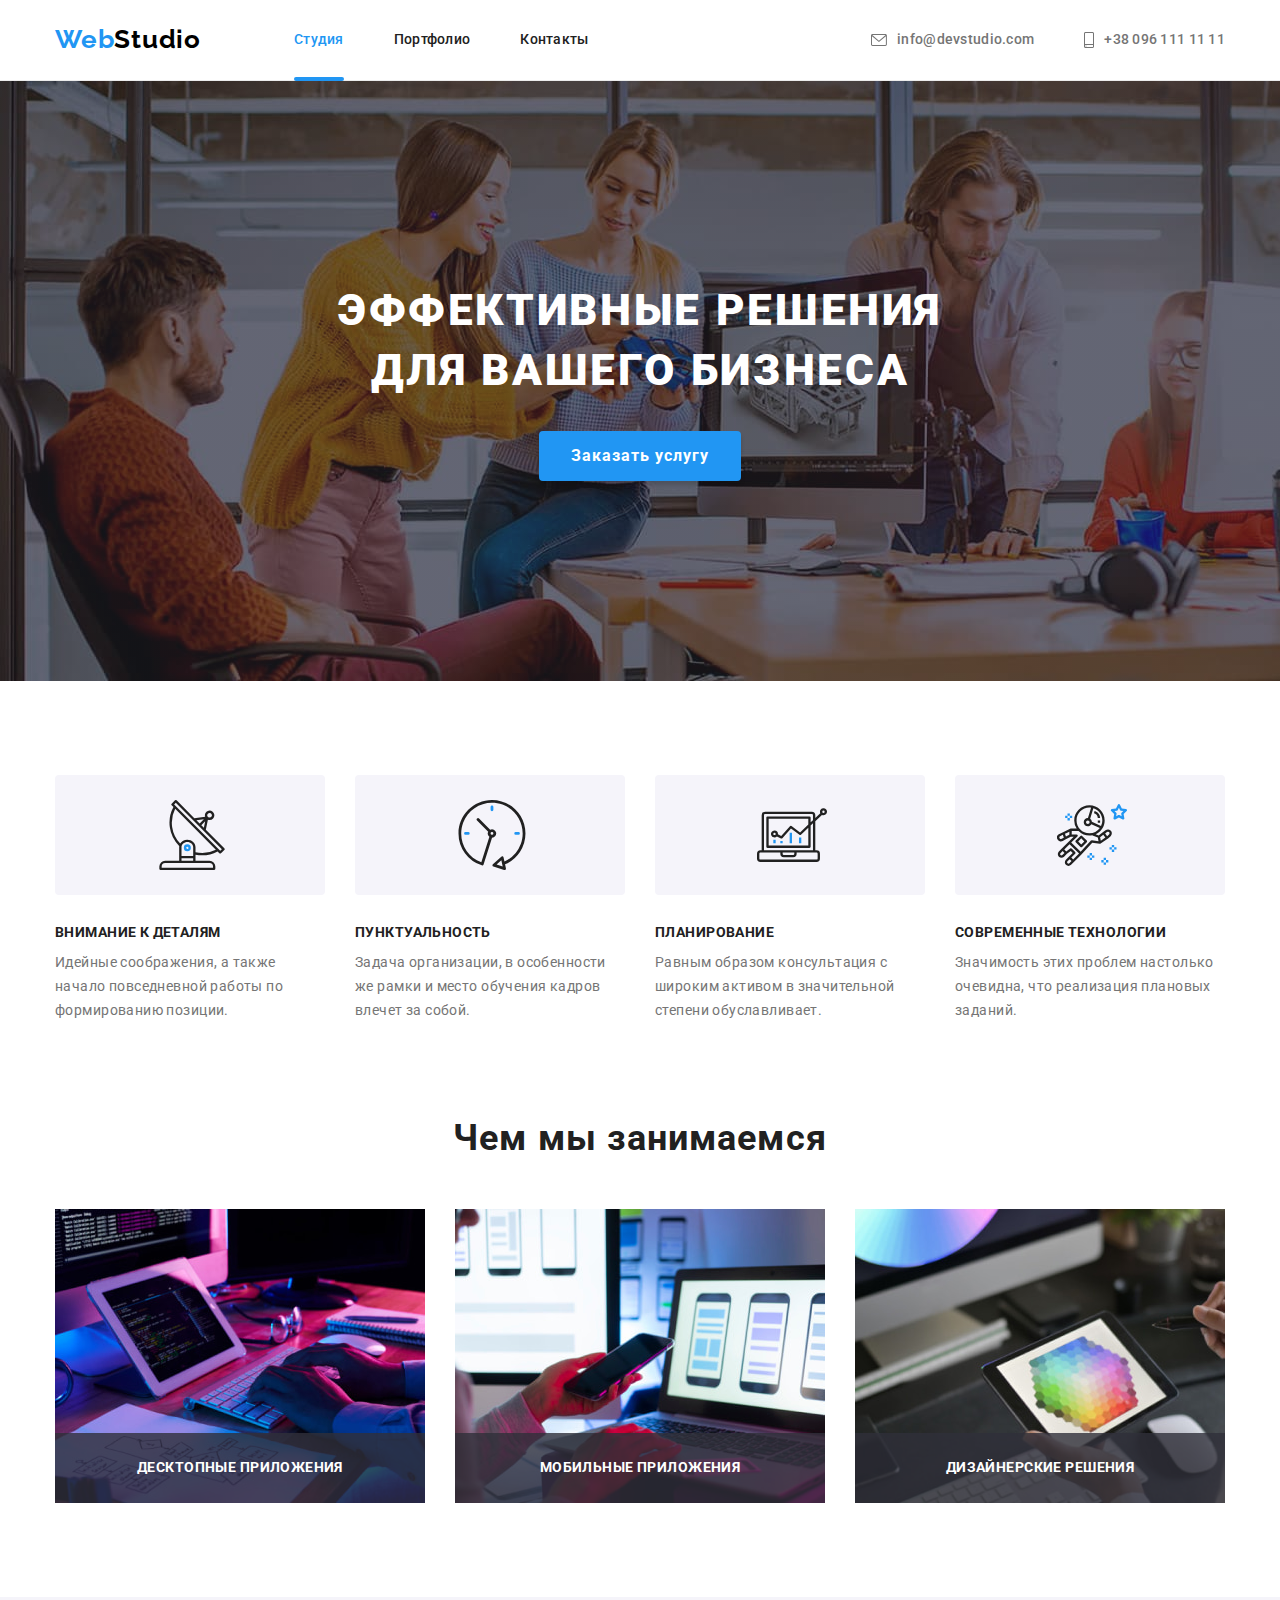
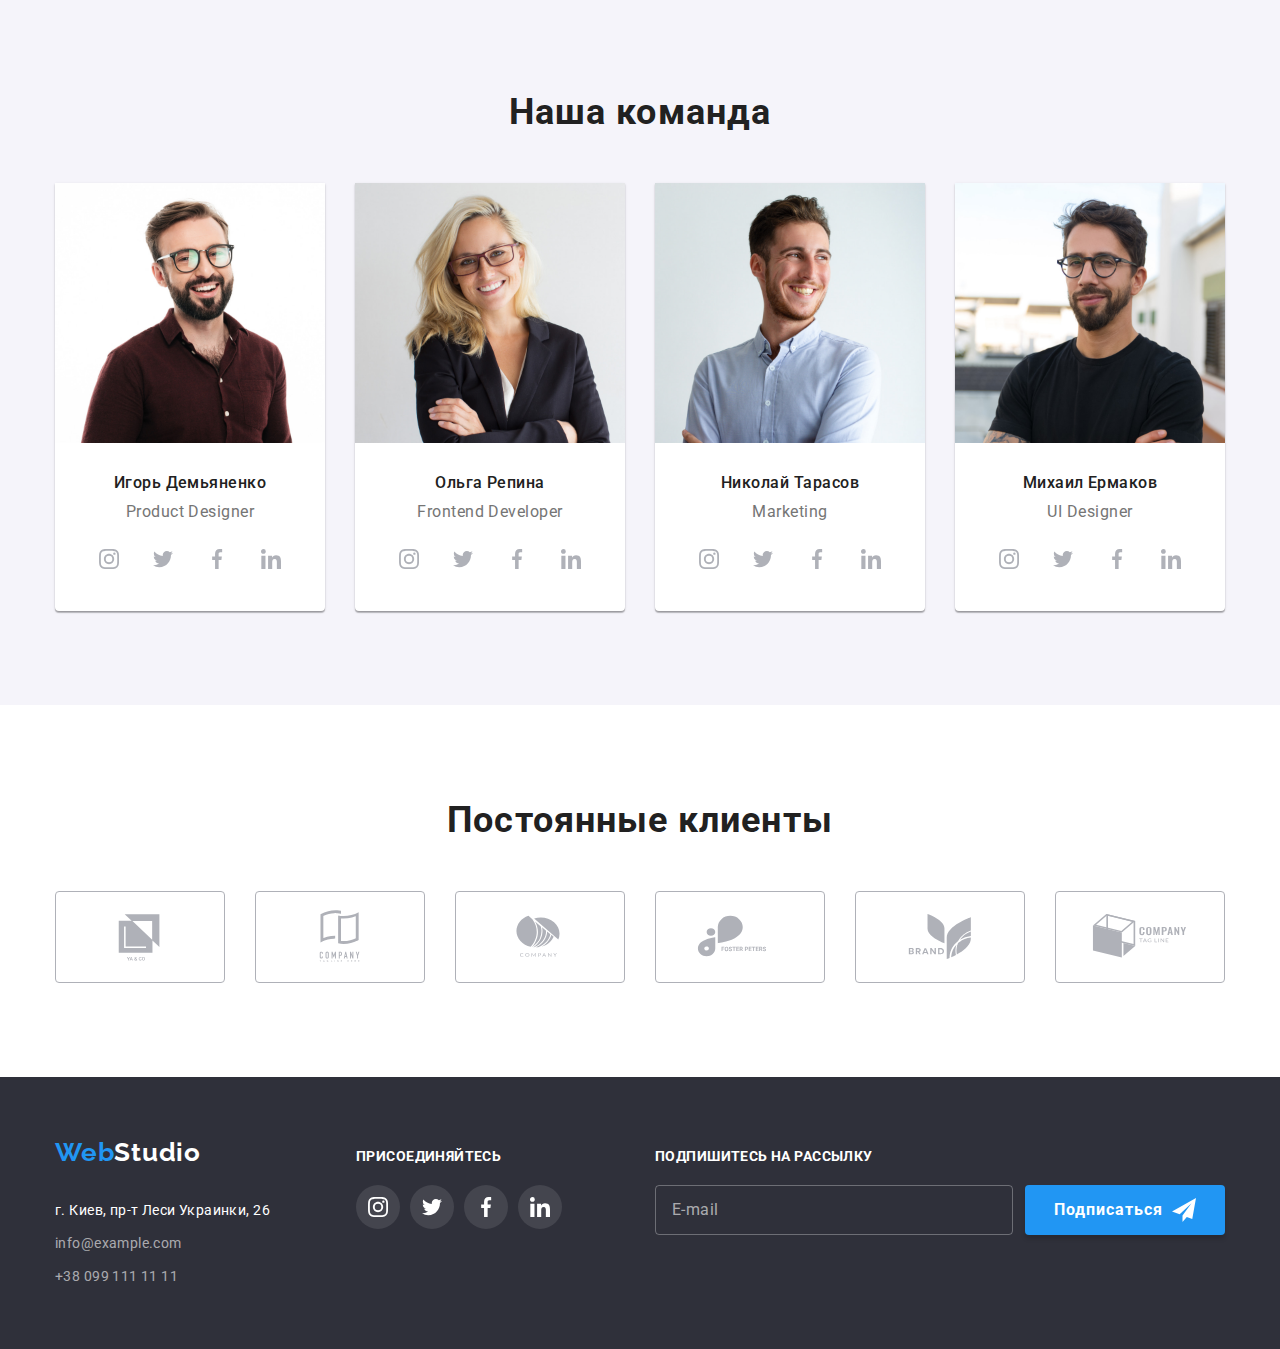
==== index.html @ 78dfbdb9 "Initial commit" ====
<!DOCTYPE html>
<html lang="ru">
  <head>
    <meta charset="UTF-8" />
    <meta http-equiv="X-UA-Compatible" content="IE=edge" />
    <meta name="viewport" content="width=device-width, initial-scale=1.0" />
    <title>WebStudio</title>
    <link rel="preconnect" href="https://fonts.googleapis.com" />
    <link rel="preconnect" href="https://fonts.gstatic.com" crossorigin />
    <link
      href="https://fonts.googleapis.com/css2?family=Raleway:wght@700&family=Roboto:wght@400;500;700;900&display=swap"
      rel="stylesheet"
    />
    <link
      rel="stylesheet"
      href="https://cdn.jsdelivr.net/npm/modern-normalize@1.1.0/modern-normalize.min.css"
    />
    <link rel="stylesheet" href="./css/main.min.css" />
  </head>

  <body>
    <!-- Header -->
    <header class="header">
      <div class="container header__container">
        <nav class="nav">
          <a class="logo link" href="./index.html"
            >Web<span class="logo logo--primary">Studio</span></a
          >
          <ul class="nav__list list">
            <li class="nav__item">
              <a class="nav__link link current" href="./index.html">Студия</a>
            </li>
            <li class="nav__item">
              <a class="nav__link link" href="./portfolio.html">Портфолио</a>
            </li>
            <li class="nav__item"><a class="nav__link link" href="">Контакты</a></li>
          </ul>
        </nav>

        <ul class="contacts list">
          <li class="contacts__item">
            <a class="contacts__link link" href="mailto:info@devstudio.com">
              <svg class="contacts__icon" width="16" height="12">
                <use href="./images/icons.svg#icon-envelope"></use>
              </svg>
              info@devstudio.com</a
            >
          </li>
          <li class="contacts__item">
            <a class="contacts__link link" href="tel:+380961111111">
              <svg class="contacts__icon" width="10" height="16">
                <use href="./images/icons.svg#icon-smartphone"></use>
              </svg>
              +38 096 111 11 11</a
            >
          </li>
        </ul>
      </div>
    </header>

    <main>
      <!-- Hero -->
      <section class="hero hero__image">
        <div class="container">
          <h1 class="hero__title">Эффективные решения для вашего бизнеса</h1>
          <button class="hero__btn" type="button" data-modal-open>Заказать услугу</button>
          <div class="backdrop is-hidden" data-modal>
            <div class="hero-modal">
              <button class="close-btn" type="button" data-modal-close>
                <svg width="18" height="18">
                  <use href="./images/icons.svg#icon-close"></use>
                </svg>
              </button>
              <form class="modal-form">
                <h2 class="modal-form__title">Оставьте свои данные, мы вам перезвоним</h2>

                <label class="modal-form__field">
                  <span class="modal-form__label">Имя</span>
                  <span class="modal-form__icon--position">
                    <input class="modal-form__input" type="text" name="name" />
                    <svg class="modal-form__icon" width="18" height="18">
                      <use href="./images/icons.svg#icon-person"></use>
                    </svg>
                  </span>
                </label>

                <label class="modal-form__field">
                  <span class="modal-form__label">Телефон</span>
                  <span class="modal-form__icon--position">
                    <input class="modal-form__input" type="tel" name="phone" />
                    <svg class="modal-form__icon" width="18" height="18">
                      <use href="./images/icons.svg#icon-phone"></use>
                    </svg>
                  </span>
                </label>
                <label class="modal-form__field">
                  <span class="modal-form__label">Почта</span>
                  <span class="modal-form__icon--position">
                    <input class="modal-form__input" type="email" name="mail" />
                    <svg class="modal-form__icon" width="18" height="18">
                      <use href="./images/icons.svg#icon-email"></use>
                    </svg>
                  </span>
                </label>
                <label class="modal-form__field modal-form__field--margin">
                  <span class="modal-form__label">Комментарий</span>
                  <textarea
                    class="modal-form__textarea"
                    name="comment"
                    rows="5"
                    placeholder="Введите текст"
                  ></textarea>
                </label>

                <label class="check-box">
                  <span class="check-box__text">
                    Соглашаюсь с рассылкой и принимаю
                    <a class="check-box__link link" href="">Условия договора</a>
                  </span>
                  <input class="check-box__input" type="checkbox" name="agree" />
                  <svg class="check-box__icon" width="16" height="15">
                    <use href="./images/icons.svg#icon-check"></use>
                  </svg>
                </label>
                <button class="modal-form__btn" type="submit">Отправить</button>
              </form>
            </div>
          </div>
        </div>
      </section>

      <!--Особенности  -->
      <section class="section">
        <div class="container">
          <h2 class="visually-hidden">Особенности</h2>
          <ul class="advantages list">
            <li class="advantages__item">
              <div class="advantages__icon">
                <svg width="70" height="70">
                  <use href="./images/icons.svg#icon-antenna"></use>
                </svg>
              </div>
              <h3 class="advantages__title">Внимание к деталям</h3>
              <p class="advantages__text">
                Идейные соображения, а также начало повседневной работы по формированию позиции.
              </p>
            </li>
            <li class="advantages__item">
              <div class="advantages__icon">
                <svg width="70" height="70">
                  <use href="./images/icons.svg#icon-clock"></use>
                </svg>
              </div>
              <h3 class="advantages__title">Пунктуальность</h3>
              <p class="advantages__text">
                Задача организации, в особенности же рамки и место обучения кадров влечет за собой.
              </p>
            </li>
            <li class="advantages__item">
              <div class="advantages__icon">
                <svg width="70" height="70">
                  <use href="./images/icons.svg#icon-diagram"></use>
                </svg>
              </div>
              <h3 class="advantages__title">Планирование</h3>
              <p class="advantages__text">
                Равным образом консультация с широким активом в значительной степени обуславливает.
              </p>
            </li>
            <li class="advantages__item">
              <div class="advantages__icon">
                <svg width="70" height="70">
                  <use href="./images/icons.svg#icon-astronaut"></use>
                </svg>
              </div>
              <h3 class="advantages__title">Современные технологии</h3>
              <p class="advantages__text">
                Значимость этих проблем настолько очевидна, что реализация плановых заданий.
              </p>
            </li>
          </ul>
        </div>
      </section>

      <!-- Чем мы занимаемся -->
      <section class="work">
        <div class="container">
          <h2 class="work__title">Чем мы занимаемся</h2>
          <ul class="work__list list">
            <li class="work__item">
              <img src="./images/computer.jpg" alt="Вёрстка" width="370" height="294" />
              <p class="work__text">Десктопные приложения</p>
            </li>
            <li class="work__item">
              <img
                src="./images/smartphone.jpg"
                alt="Разработка приложений"
                width="370"
                height="294"
              />
              <p class="work__text">Мобильные приложения</p>
            </li>
            <li class="work__item">
              <img src="./images/laptop.jpg" alt="Дизайн" width="370" height="294" />
              <p class="work__text">Дизайнерские решения</p>
            </li>
          </ul>
        </div>
      </section>

      <!-- Наша команда -->
      <section class="section team__section">
        <div class="container">
          <h2 class="team__title">Наша команда</h2>
          <ul class="team__list list">
            <li class="team__item">
              <img
                src="./images/our-team/igor.jpg"
                alt="Игорь Демьяненко"
                width="270"
                height="260"
              />
              <h3 class="team__member">Игорь Демьяненко</h3>
              <p class="team__position">Product Designer</p>
              <ul class="social-list list">
                <li class="social-list__item">
                  <a class="social-list__link link" href="" aria-label="Instagram">
                    <svg width="20" height="20">
                      <use href="./images/icons.svg#icon-instagram"></use>
                    </svg>
                  </a>
                </li>
                <li class="social-list__item">
                  <a class="social-list__link link" href="" aria-label="Twitter">
                    <svg width="20" height="20">
                      <use href="./images/icons.svg#icon-twitter"></use>
                    </svg>
                  </a>
                </li>
                <li class="social-list__item">
                  <a class="social-list__link link" href="" aria-label="Facebook">
                    <svg width="20" height="20">
                      <use href="./images/icons.svg#icon-facebook"></use>
                    </svg>
                  </a>
                </li>
                <li class="social-list__item">
                  <a class="social-list__link link" href="" aria-label="Linkedin">
                    <svg width="20" height="20">
                      <use href="./images/icons.svg#icon-linkedin"></use>
                    </svg>
                  </a>
                </li>
              </ul>
            </li>
            <li class="team__item">
              <img src="./images/our-team/olga.jpg" alt="Ольга Репина" width="270" height="260" />
              <h3 class="team__member">Ольга Репина</h3>
              <p class="team__position">Frontend Developer</p>
              <ul class="social-list list">
                <li class="social-list__item">
                  <a class="social-list__link link" href="" aria-label="Instagram">
                    <svg width="20" height="20">
                      <use href="./images/icons.svg#icon-instagram"></use>
                    </svg>
                  </a>
                </li>
                <li class="social-list__item">
                  <a class="social-list__link link" href="" aria-label="Twitter">
                    <svg width="20" height="20">
                      <use href="./images/icons.svg#icon-twitter"></use>
                    </svg>
                  </a>
                </li>
                <li class="social-list__item">
                  <a class="social-list__link link" href="" aria-label="Facebook">
                    <svg width="20" height="20">
                      <use href="./images/icons.svg#icon-facebook"></use>
                    </svg>
                  </a>
                </li>
                <li class="social-list__item">
                  <a class="social-list__link link" href="" aria-label="Linkedin">
                    <svg width="20" height="20">
                      <use href="./images/icons.svg#icon-linkedin"></use>
                    </svg>
                  </a>
                </li>
              </ul>
            </li>
            <li class="team__item">
              <img
                src="./images/our-team/nikolay.jpg"
                alt="Николай Тарасов"
                width="270"
                height="260"
              />
              <h3 class="team__member">Николай Тарасов</h3>
              <p class="team__position">Marketing</p>
              <ul class="social-list list">
                <li class="social-list__item">
                  <a class="social-list__link link" href="" aria-label="Instagram">
                    <svg width="20" height="20">
                      <use href="./images/icons.svg#icon-instagram"></use>
                    </svg>
                  </a>
                </li>
                <li class="social-list__item">
                  <a class="social-list__link link" href="" aria-label="Twitter">
                    <svg width="20" height="20">
                      <use href="./images/icons.svg#icon-twitter"></use>
                    </svg>
                  </a>
                </li>
                <li class="social-list__item">
                  <a class="social-list__link link" href="" aria-label="Facebook">
                    <svg width="20" height="20">
                      <use href="./images/icons.svg#icon-facebook"></use>
                    </svg>
                  </a>
                </li>
                <li class="social-list__item">
                  <a class="social-list__link link" href="" aria-label="Linkedin">
                    <svg width="20" height="20">
                      <use href="./images/icons.svg#icon-linkedin"></use>
                    </svg>
                  </a>
                </li>
              </ul>
            </li>
            <li class="team__item">
              <img
                src="./images/our-team/mihail.jpg"
                alt="Михаил Ермаков"
                width="270"
                height="260"
              />
              <h3 class="team__member">Михаил Ермаков</h3>
              <p class="team__position">UI Designer</p>
              <ul class="social-list list">
                <li class="social-list__item">
                  <a class="social-list__link link" href="" aria-label="Instagram">
                    <svg width="20" height="20">
                      <use href="./images/icons.svg#icon-instagram"></use>
                    </svg>
                  </a>
                </li>
                <li class="social-list__item">
                  <a class="social-list__link link" href="" aria-label="Twitter">
                    <svg width="20" height="20">
                      <use href="./images/icons.svg#icon-twitter"></use>
                    </svg>
                  </a>
                </li>
                <li class="social-list__item">
                  <a class="social-list__link link" href="" aria-label="Facebook">
                    <svg width="20" height="20">
                      <use href="./images/icons.svg#icon-facebook"></use>
                    </svg>
                  </a>
                </li>
                <li class="social-list__item">
                  <a class="social-list__link link" href="" aria-label="Linkedin">
                    <svg width="20" height="20">
                      <use href="./images/icons.svg#icon-linkedin"></use>
                    </svg>
                  </a>
                </li>
              </ul>
            </li>
          </ul>
        </div>
      </section>

      <!-- Постоянные клиенты -->
      <section class="section">
        <div class="container">
          <h2 class="client__title">Постоянные клиенты</h2>
          <ul class="client__list list">
            <li class="client__item">
              <a class="client__link link" href="">
                <svg width="106" height="60">
                  <use href="./images/icons.svg#icon-Logo"></use>
                </svg>
              </a>
            </li>
            <li class="client__item">
              <a class="client__link link" href="">
                <svg width="106" height="60">
                  <use href="./images/icons.svg#icon-Logo-1"></use>
                </svg>
              </a>
            </li>
            <li class="client__item">
              <a class="client__link link" href="">
                <svg width="106" height="60">
                  <use href="./images/icons.svg#icon-Logo-2"></use>
                </svg>
              </a>
            </li>
            <li class="client__item">
              <a class="client__link link" href="">
                <svg width="106" height="60">
                  <use href="./images/icons.svg#icon-Logo-3"></use>
                </svg>
              </a>
            </li>
            <li class="client__item">
              <a class="client__link link" href="">
                <svg width="106" height="60">
                  <use href="./images/icons.svg#icon-Logo-4"></use>
                </svg>
              </a>
            </li>
            <li class="client__item">
              <a class="client__link link" href="">
                <svg width="106" height="60">
                  <use href="./images/icons.svg#icon-Logo-5"></use>
                </svg>
              </a>
            </li>
          </ul>
        </div>
      </section>
    </main>

    <footer class="footer">
      <div class="container footer__container">
        <div>
          <a class="logo link" href="/index.html"
            >Web<span class="logo logo--secondary">Studio</span></a
          >
          <address class="adress">
            <ul class="list">
              <li class="adress__item">
                <a class="adress__link link" href="https://goo.gl/maps/j2nnSXGD3ZRQ95yC8"
                  >г. Киев, пр-т Леси Украинки, 26</a
                >
              </li>
              <li class="adress__item">
                <a class="adress__contact link" href="mailto:info@example.com">info@example.com</a>
              </li>
              <li class="adress__item">
                <a class="adress__contact link" href="tel:+380991111111">+38 099 111 11 11</a>
              </li>
            </ul>
          </address>
        </div>

        <div>
          <b class="footer__title">присоединяйтесь</b>
          <ul class="social-list footer__social-list list">
            <li class="social-list__item">
              <a
                class="social-list__link social-list__link--fill link"
                href=""
                aria-label="Instagram"
              >
                <svg width="20" height="20">
                  <use href="./images/icons.svg#icon-instagram"></use>
                </svg>
              </a>
            </li>
            <li class="social-list__item">
              <a
                class="social-list__link social-list__link--fill link"
                href=""
                aria-label="Twitter"
              >
                <svg width="20" height="20">
                  <use href="./images/icons.svg#icon-twitter"></use>
                </svg>
              </a>
            </li>
            <li class="social-list__item">
              <a
                class="social-list__link social-list__link--fill link"
                href=""
                aria-label="Facebook"
              >
                <svg width="20" height="20">
                  <use href="./images/icons.svg#icon-facebook"></use>
                </svg>
              </a>
            </li>
            <li class="social-list__item">
              <a
                class="social-list__link social-list__link--fill link"
                href=""
                aria-label="Linkedin"
              >
                <svg width="20" height="20">
                  <use href="./images/icons.svg#icon-linkedin"></use>
                </svg>
              </a>
            </li>
          </ul>
        </div>

        <div>
          <b class="footer__title">Подпишитесь на рассылку</b>
          <form class="footer-form">
            <input class="footer-form__input" type="email" name="email" placeholder="E-mail" />

            <button class="footer__btn" type="submit">
              Подписаться
              <svg width="24" height="24">
                <use href="./images/icons.svg#icon-send"></use>
              </svg>
            </button>
          </form>
        </div>
      </div>
    </footer>
    <script src="./js/modal.js"></script>
  </body>
</html>
---- css/main.min.css ----
:root{--main-font: 'Roboto', sans-serif;--secondare-font: 'Raleway', sans-serif;--main-text: #212121;--akcent-text: #2196f3;--secondary-text: #757575;--footer-bg: #2f303a;--main-logo: #2196f3;--primary-logo: #000000;--secondary-logo: #ffffff;--svg-color: #afb1b8;--svg-akcent: #2196f3;--cubic: 250ms cubic-bezier(0.4, 0, 0.2, 1)}.visually-hidden{position:absolute;width:1px;height:1px;margin:-1px;border:0;padding:0;clip:rect(0 0 0 0);overflow:hidden}h1,h2,h3,h4,p{margin-top:0;margin-bottom:0}.list{padding-left:0;margin-top:0;margin-bottom:0;list-style:none}.link{text-decoration:none;outline:none}body{font-family:var(--main-font);font-size:14px;line-height:1.71;letter-spacing:0.03em;color:#212121;background:#ffffff}img{display:block;max-width:100%;height:auto}.section{width:100%;padding-top:94px;padding-bottom:94px}.hero__btn,.modal-form__btn,.footer__btn{display:flex;justify-content:center;align-items:center;min-width:200px;font-weight:700;font-size:16px;line-height:1.88;letter-spacing:0.06em;color:#ffffff;cursor:pointer;background-color:var(--akcent-text);box-shadow:0px 4px 4px rgba(0,0,0,0.15);border-radius:4px;border:transparent;outline:none;transition:background-color var(--cubic)}.container{width:1200px;padding-left:15px;padding-right:15px;margin-left:auto;margin-right:auto}.logo{padding-top:24px;font-family:var(--secondare-font);font-weight:700;font-size:26px;line-height:1.19;letter-spacing:0.03em;color:var(--main-logo)}.logo--primary{color:var(--primary-logo)}.logo--secondary{color:var(--secondary-logo)}.header{background-color:#ffffff;border-bottom:1px solid #ececec}.header__container{display:flex;align-items:center}.nav{display:flex}.nav__list{display:flex;margin-left:93px}.nav__item:not(:last-child){margin-right:50px}.nav__link{display:block;padding-top:32px;padding-bottom:32px;font-weight:500;font-size:14px;line-height:1.14;letter-spacing:0.02em;color:var(--main-text);transition:color var(--cubic)}.nav__link:hover,.nav__link:focus{color:var(--akcent-text)}.nav__link.current{position:relative;color:var(--akcent-text)}.current::after{content:'';position:absolute;left:0;bottom:-1px;display:block;width:100%;height:4px;background-color:var(--akcent-text);border-radius:2px}.contacts{display:flex;margin-left:auto}.contacts__item:not(:last-child){margin-right:50px}.contacts__link{display:flex;align-items:center;padding-top:32px;padding-bottom:32px;transition:color var(--cubic);font-weight:500;font-size:14px;line-height:1.14;letter-spacing:0.02em;color:var(--secondary-text)}.contacts__link:hover,.contacts__link:focus{color:var(--akcent-text)}.contacts__icon{margin-right:10px;fill:currentColor}.hero{padding-top:200px;padding-bottom:200px}.hero__image{max-width:1600px;height:600px;margin-left:auto;margin-right:auto;background-color:#c4c4c4;background-image:linear-gradient(to right, rgba(47,48,58,0.4), rgba(47,48,58,0.4)),url("../images/bg-hero.jpg");background-repeat:no-repeat}.hero__title{margin-left:auto;margin-right:auto;max-width:696px;margin-bottom:30px;font-weight:900;font-size:44px;text-align:center;line-height:1.36;letter-spacing:0.06em;text-transform:uppercase;color:#ffffff}.hero__btn{margin-right:auto;margin-left:auto;padding:10px 32px}.backdrop{position:fixed;top:0;left:0;width:100%;height:100%;background:rgba(0,0,0,0.2);opacity:1;transition:opacity var(--cubic),visibility var(--cubic)}.backdrop.is-hidden{visibility:hidden;opacity:0;pointer-events:none}.backdrop.is-hidden .modal{transform:translate(-50%, -50%) scale(0.5);opacity:0}.hero-modal{position:absolute;top:50%;left:50%;transform:translate(-50%, -50%) scale(1);width:528px;height:581px;background-color:#ffffff;box-shadow:0px 1px 3px rgba(0,0,0,0.12),0px 1px 1px rgba(0,0,0,0.14),0px 2px 1px rgba(0,0,0,0.2);border-radius:4px;opacity:1;transition:transform 500ms cubic-bezier(0.4, 0, 0.2, 1),opacity 500ms cubic-bezier(0.4, 0, 0.2, 1)}.close-btn{position:absolute;top:8px;right:8px;display:flex;align-items:center;width:30px;height:30px;background:#ffffff;border:1px solid rgba(0,0,0,0.1);border-radius:50%;outline:none;cursor:pointer;transition:fill var(--cubic)}.close-btn:hover,.close-btn:focus{fill:var(--svg-akcent)}.modal-form{padding:40px}.modal-form__title{margin-bottom:12px;font-weight:700;font-size:20px;line-height:1.15;letter-spacing:0.03em;color:var(--main-text)}.modal-form__field{display:flex;flex-direction:column;margin-bottom:10px}.modal-form__label{margin-bottom:4px;font-weight:400;font-size:12px;line-height:1.17;letter-spacing:0.01em;color:var(--secondary-text)}.modal-form__icon--position{position:relative}.modal-form__input{width:100%;height:40px;padding-left:42px;border:1px solid rgba(33,33,33,0.2);border-radius:4px;outline:transparent;transition:border-color var(--cubic)}.modal-form__input:hover,.modal-form__input:focus{border-color:var(--svg-akcent)}.modal-form__icon{position:absolute;top:50%;left:15px;transform:translateY(-50%);transition:fill var(--cubic)}.modal-form__input:hover ~ .modal-form__icon,.modal-form__input:focus ~ .modal-form__icon{fill:var(--svg-akcent)}.modal-form__field--margin{margin-bottom:20px}.modal-form__textarea{height:120px;padding:12px 16px;border:1px solid rgba(33,33,33,0.2);border-radius:4px;outline:transparent;resize:none;transition:border-color var(--cubic)}.modal-form__textarea:hover,.modal-form__textarea:focus{border-color:var(--svg-akcent)}.modal-form__textarea::placeholder{font-weight:400;font-size:12px;line-height:1.17;letter-spacing:0.01em;color:rgba(117,117,117,0.5)}.check-box{display:flex;align-items:center;margin-bottom:30px}.check-box__text{font-weight:400;margin-left:37px;font-size:14px;line-height:1.71;letter-spacing:0.03em;color:var(--secondary-text)}.check-box__link{position:relative;color:var(--akcent-text)}.check-box__link::after{content:'';position:absolute;left:0;bottom:1px;width:100%;height:1px;background-color:var(--akcent-text)}.check-box__input{position:absolute;width:1px;height:1px;overflow:hidden;clip:rect(0 0 0 0)}.check-box__icon{position:absolute;width:16px;height:15px;margin-left:12px;border:2px solid var(--main-text);border-radius:2px;transition:background-color var(--cubic)}.check-box__input:checked+.check-box__icon{background-color:var(--svg-akcent);border-color:var(--svg-akcent);background-origin:border-box}.modal-form__btn{margin-right:auto;margin-left:auto;padding:10px 55px}.modal-form__btn:hover,.modal-form__btn:focus{background-color:#188ce8}.advantages{display:flex}.advantages__title{margin-bottom:10px;font-weight:700;font-size:14px;line-height:1.14;letter-spacing:0.03em;text-transform:uppercase;color:var(--main-text)}.advantages__text{font-size:14px;line-height:1.71;letter-spacing:0.03em;color:var(--secondary-text)}.advantages__item{display:block;width:calc((100% - 90px) / 4)}.advantages__item:not(:last-child){margin-right:30px}.advantages__icon{display:block;height:120px;padding:25px 102px;margin-bottom:30px;background:#f5f4fa;border-radius:4px}.work{padding-bottom:94px}.work__title{font-weight:700;font-size:36px;line-height:1.17;text-align:center;letter-spacing:0.03em;color:var(--main-text)}.work__list{margin-top:50px;display:flex}.work__item{position:relative;max-width:370px;z-index:-1}.work__item:not(:last-child){margin-right:30px}.work__text{position:absolute;bottom:0;width:100%;height:70px;padding-top:27px;font-weight:700;font-size:14px;line-height:1.14;text-align:center;letter-spacing:0.03em;text-transform:uppercase;color:#ffffff;background:rgba(47,48,58,0.8)}.team__section{background-color:#f5f4fa}.team__title{margin-bottom:50px;font-weight:700;font-size:36px;line-height:1.17;text-align:center;letter-spacing:0.03em;color:var(--main-text)}.team__list{display:flex;margin-top:-30px;margin-left:-30px;align-items:center}.team__item{flex-basis:calc(100% / 4 - 30px);margin-top:30px;margin-left:30px;text-align:center;background-color:#ffffff;padding-bottom:30px;box-shadow:0px 1px 3px rgba(0,0,0,0.12),0px 1px 1px rgba(0,0,0,0.14),0px 2px 1px rgba(0,0,0,0.2);border-radius:0px 0px 4px 4px}.team__member{margin-top:30px;margin-bottom:10px;font-weight:500;font-size:16px;line-height:1.19;letter-spacing:0.03em;color:var(--main-text)}.team__position{margin-bottom:16px;font-size:16px;line-height:1.19;letter-spacing:0.03em;color:var(--secondary-text)}.social-list{display:flex;justify-content:center}.social-list__item:not(:last-child){margin-right:10px}.social-list__link{display:flex;justify-content:center;align-items:center;width:44px;height:44px;border-radius:50%;fill:var(--svg-color);transition:fill var(--cubic),background-color var(--cubic)}.social-list__link:hover,.social-list__link:focus{fill:#ffffff;background-color:var(--svg-akcent)}.client__title{margin-bottom:50px;font-weight:700;font-size:36px;line-height:1.17;text-align:center;letter-spacing:0.03em;color:var(--main-text)}.client__list{display:flex}.client__item:not(:last-child){margin-right:30px}.client__link{display:flex;justify-content:center;align-items:center;width:170px;height:92px;border:1px solid #afb1b8;box-sizing:border-box;border-radius:4px;fill:var(--svg-color);transition:fill var(--cubic),border-color var(--cubic)}.client__link:hover,.client__link:focus{fill:var(--svg-akcent);border-color:var(--svg-akcent)}.footer{padding-top:60px;padding-bottom:60px;background-color:var(--footer-bg)}.footer__container{display:flex;align-items:baseline}.adress{width:231px;margin-top:30px;margin-right:70px}.adress__item:not(:last-child){margin-bottom:9px}.adress__link{font-style:normal;font-size:14px;line-height:1.71;letter-spacing:0.03em;color:#ffffff}.adress__contact{font-style:normal;font-size:14px;line-height:1.71;letter-spacing:0.03em;color:rgba(255,255,255,0.6);transition:color var(--cubic)}.adress__contact:hover,.adress__contact:focus{color:var(--akcent-text)}.footer__title{display:block;margin-bottom:20px;font-weight:700;font-size:14px;line-height:1.14;letter-spacing:0.03em;text-transform:uppercase;color:#ffffff}.footer__social-list{margin-right:93px}.social-list__item:not(:last-child){margin-right:10px}.social-list__link--fill{fill:#ffffff;background:rgba(255,255,255,0.1)}.social-list__link--fill:hover,.social-list__link--fill:focus{background-color:var(--svg-akcent)}.footer-form{display:flex}.footer-form__input{margin-right:12px;width:358px;padding:15px 16px;border:1px solid rgba(255,255,255,0.3);border-radius:4px;outline:none;color:#ffffff;background-color:inherit}.footer-form__input::placeholder{font-weight:400;font-size:16px;line-height:1.25;letter-spacing:0.03em;color:rgba(255,255,255,0.6)}.footer__btn{display:flex;justify-content:space-between;padding:10px 29px}.projects{display:flex;margin-bottom:50px;justify-content:center}.projects__item:not(:last-child){margin-right:8px}.projects__btn{padding:6px 22px;font-family:var(--main-font);font-weight:500;font-size:16px;line-height:1.62;text-align:center;letter-spacing:0.03em;cursor:pointer;color:var(--main-text);background-color:#f5f4fa;border-radius:4px;border:transparent;outline:none;transition:color var(--cubic),background-color var(--cubic),box-shadow var(--cubic)}.projects__btn:hover,.projects__btn:focus{color:#ffffff;background-color:var(--akcent-text);box-shadow:0px 3px 1px rgba(0,0,0,0.1),0px 1px 2px rgba(0,0,0,0.08),0px 2px 2px rgba(0,0,0,0.12)}.card-set{display:flex;flex-wrap:wrap;margin-left:-30px;margin-top:-30px}.card-set__item{flex-basis:calc(100% / 3 - 30px);margin-left:30px;margin-top:30px;background-color:#ffffff;transition:box-shadow var(--cubic)}.card-set__item:hover,.card-set__item:focus{box-shadow:0px 1px 1px rgba(0,0,0,0.12),0px 4px 4px rgba(0,0,0,0.06),1px 4px 6px rgba(0,0,0,0.16)}.card-set__item:nth-child(3n){margin-right:0}.card-set__item:nth-last-child(-n+3){margin-bottom:0}.card-set__thumb{position:relative;overflow:hidden}.card-set__overlay{position:absolute;top:0;left:0;transform:translateY(100%);width:100%;height:100%;background-color:rgba(33,150,243,0.9);transition:transform var(--cubic)}.card-set__item:hover .card-set__overlay{transform:translateY(0)}.card-set__text{padding:63px 24px;font-weight:400;font-size:18px;line-height:1.56;letter-spacing:0.03em;color:#ffffff}.card-set__content{padding:20px 24px;border:1px solid #eeeeee;border-top:none}.card-set__title{margin-bottom:4px;font-weight:700;font-size:18px;line-height:2;letter-spacing:0.06em;color:var(--main-text)}.card-set__name{font-size:16px;line-height:1.87;letter-spacing:0.03em;color:#757575}
/*# sourceMappingURL=main.min.css.map */
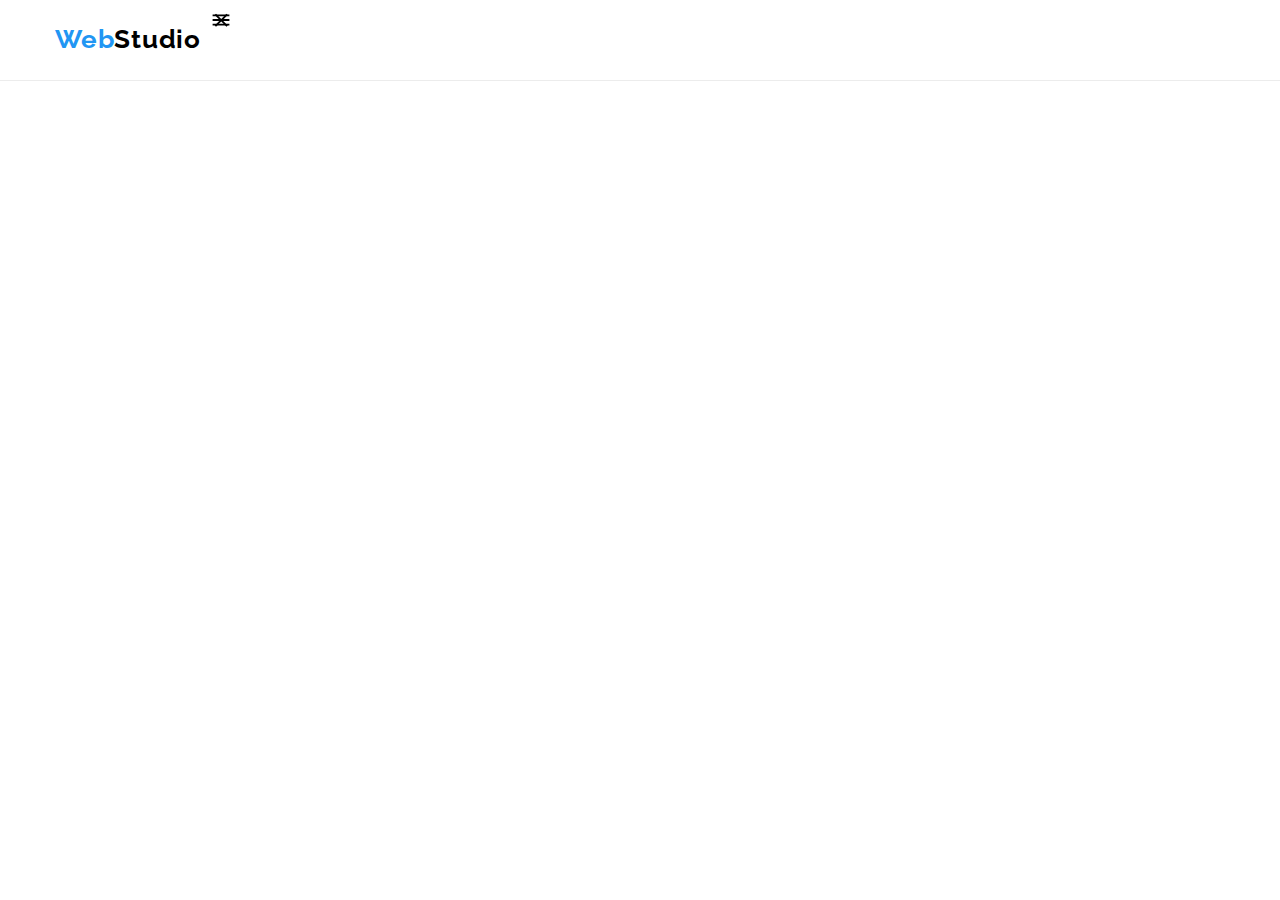
==== commit 9072d5d8: "Закоммитил секции" ====
--- a/index.html
+++ b/index.html
@@ -26,6 +26,14 @@
           <a class="logo link" href="./index.html"
             >Web<span class="logo logo--primary">Studio</span></a
           >
+
+          <button class="menu-btn" type="button" aria-label="Кнопка открытия меню">
+            <svg class="menu-btn__icon" width="40" height="40">
+              <use href="./images/icons.svg#icon-menu"></use>
+              <use href="./images/icons.svg#close-menu"></use>
+            </svg>
+          </button>
+
           <ul class="nav__list list">
             <li class="nav__item">
               <a class="nav__link link current" href="./index.html">Студия</a>
@@ -60,7 +68,7 @@
 
     <main>
       <!-- Hero -->
-      <section class="hero hero__image">
+      <!-- <section class="hero hero__image">
         <div class="container">
           <h1 class="hero__title">Эффективные решения для вашего бизнеса</h1>
           <button class="hero__btn" type="button" data-modal-open>Заказать услугу</button>
@@ -127,10 +135,10 @@
             </div>
           </div>
         </div>
-      </section>
+      </section> -->
 
       <!--Особенности  -->
-      <section class="section">
+      <!-- <section class="section">
         <div class="container">
           <h2 class="visually-hidden">Особенности</h2>
           <ul class="advantages list">
@@ -180,10 +188,10 @@
             </li>
           </ul>
         </div>
-      </section>
+      </section> -->
 
       <!-- Чем мы занимаемся -->
-      <section class="work">
+      <!-- <section class="work">
         <div class="container">
           <h2 class="work__title">Чем мы занимаемся</h2>
           <ul class="work__list list">
@@ -206,10 +214,10 @@
             </li>
           </ul>
         </div>
-      </section>
+      </section> -->
 
       <!-- Наша команда -->
-      <section class="section team__section">
+      <!-- <section class="section team__section">
         <div class="container">
           <h2 class="team__title">Наша команда</h2>
           <ul class="team__list list">
@@ -370,10 +378,10 @@
             </li>
           </ul>
         </div>
-      </section>
+      </section> -->
 
       <!-- Постоянные клиенты -->
-      <section class="section">
+      <!-- <section class="section">
         <div class="container">
           <h2 class="client__title">Постоянные клиенты</h2>
           <ul class="client__list list">
@@ -421,10 +429,10 @@
             </li>
           </ul>
         </div>
-      </section>
+      </section> -->
     </main>
 
-    <footer class="footer">
+    <!-- <footer class="footer">
       <div class="container footer__container">
         <div>
           <a class="logo link" href="/index.html"
@@ -511,7 +519,8 @@
           </form>
         </div>
       </div>
-    </footer>
+    </footer> -->
+    <script src="./js/mobile-menu.js"></script>
     <script src="./js/modal.js"></script>
   </body>
 </html>
--- a/css/main.min.css
+++ b/css/main.min.css
@@ -1,2 +1,2 @@
-:root{--main-font: 'Roboto', sans-serif;--secondare-font: 'Raleway', sans-serif;--main-text: #212121;--akcent-text: #2196f3;--secondary-text: #757575;--footer-bg: #2f303a;--main-logo: #2196f3;--primary-logo: #000000;--secondary-logo: #ffffff;--svg-color: #afb1b8;--svg-akcent: #2196f3;--cubic: 250ms cubic-bezier(0.4, 0, 0.2, 1)}.visually-hidden{position:absolute;width:1px;height:1px;margin:-1px;border:0;padding:0;clip:rect(0 0 0 0);overflow:hidden}h1,h2,h3,h4,p{margin-top:0;margin-bottom:0}.list{padding-left:0;margin-top:0;margin-bottom:0;list-style:none}.link{text-decoration:none;outline:none}body{font-family:var(--main-font);font-size:14px;line-height:1.71;letter-spacing:0.03em;color:#212121;background:#ffffff}img{display:block;max-width:100%;height:auto}.section{width:100%;padding-top:94px;padding-bottom:94px}.hero__btn,.modal-form__btn,.footer__btn{display:flex;justify-content:center;align-items:center;min-width:200px;font-weight:700;font-size:16px;line-height:1.88;letter-spacing:0.06em;color:#ffffff;cursor:pointer;background-color:var(--akcent-text);box-shadow:0px 4px 4px rgba(0,0,0,0.15);border-radius:4px;border:transparent;outline:none;transition:background-color var(--cubic)}.container{width:1200px;padding-left:15px;padding-right:15px;margin-left:auto;margin-right:auto}.logo{padding-top:24px;font-family:var(--secondare-font);font-weight:700;font-size:26px;line-height:1.19;letter-spacing:0.03em;color:var(--main-logo)}.logo--primary{color:var(--primary-logo)}.logo--secondary{color:var(--secondary-logo)}.header{background-color:#ffffff;border-bottom:1px solid #ececec}.header__container{display:flex;align-items:center}.nav{display:flex}.nav__list{display:flex;margin-left:93px}.nav__item:not(:last-child){margin-right:50px}.nav__link{display:block;padding-top:32px;padding-bottom:32px;font-weight:500;font-size:14px;line-height:1.14;letter-spacing:0.02em;color:var(--main-text);transition:color var(--cubic)}.nav__link:hover,.nav__link:focus{color:var(--akcent-text)}.nav__link.current{position:relative;color:var(--akcent-text)}.current::after{content:'';position:absolute;left:0;bottom:-1px;display:block;width:100%;height:4px;background-color:var(--akcent-text);border-radius:2px}.contacts{display:flex;margin-left:auto}.contacts__item:not(:last-child){margin-right:50px}.contacts__link{display:flex;align-items:center;padding-top:32px;padding-bottom:32px;transition:color var(--cubic);font-weight:500;font-size:14px;line-height:1.14;letter-spacing:0.02em;color:var(--secondary-text)}.contacts__link:hover,.contacts__link:focus{color:var(--akcent-text)}.contacts__icon{margin-right:10px;fill:currentColor}.hero{padding-top:200px;padding-bottom:200px}.hero__image{max-width:1600px;height:600px;margin-left:auto;margin-right:auto;background-color:#c4c4c4;background-image:linear-gradient(to right, rgba(47,48,58,0.4), rgba(47,48,58,0.4)),url("../images/bg-hero.jpg");background-repeat:no-repeat}.hero__title{margin-left:auto;margin-right:auto;max-width:696px;margin-bottom:30px;font-weight:900;font-size:44px;text-align:center;line-height:1.36;letter-spacing:0.06em;text-transform:uppercase;color:#ffffff}.hero__btn{margin-right:auto;margin-left:auto;padding:10px 32px}.backdrop{position:fixed;top:0;left:0;width:100%;height:100%;background:rgba(0,0,0,0.2);opacity:1;transition:opacity var(--cubic),visibility var(--cubic)}.backdrop.is-hidden{visibility:hidden;opacity:0;pointer-events:none}.backdrop.is-hidden .modal{transform:translate(-50%, -50%) scale(0.5);opacity:0}.hero-modal{position:absolute;top:50%;left:50%;transform:translate(-50%, -50%) scale(1);width:528px;height:581px;background-color:#ffffff;box-shadow:0px 1px 3px rgba(0,0,0,0.12),0px 1px 1px rgba(0,0,0,0.14),0px 2px 1px rgba(0,0,0,0.2);border-radius:4px;opacity:1;transition:transform 500ms cubic-bezier(0.4, 0, 0.2, 1),opacity 500ms cubic-bezier(0.4, 0, 0.2, 1)}.close-btn{position:absolute;top:8px;right:8px;display:flex;align-items:center;width:30px;height:30px;background:#ffffff;border:1px solid rgba(0,0,0,0.1);border-radius:50%;outline:none;cursor:pointer;transition:fill var(--cubic)}.close-btn:hover,.close-btn:focus{fill:var(--svg-akcent)}.modal-form{padding:40px}.modal-form__title{margin-bottom:12px;font-weight:700;font-size:20px;line-height:1.15;letter-spacing:0.03em;color:var(--main-text)}.modal-form__field{display:flex;flex-direction:column;margin-bottom:10px}.modal-form__label{margin-bottom:4px;font-weight:400;font-size:12px;line-height:1.17;letter-spacing:0.01em;color:var(--secondary-text)}.modal-form__icon--position{position:relative}.modal-form__input{width:100%;height:40px;padding-left:42px;border:1px solid rgba(33,33,33,0.2);border-radius:4px;outline:transparent;transition:border-color var(--cubic)}.modal-form__input:hover,.modal-form__input:focus{border-color:var(--svg-akcent)}.modal-form__icon{position:absolute;top:50%;left:15px;transform:translateY(-50%);transition:fill var(--cubic)}.modal-form__input:hover ~ .modal-form__icon,.modal-form__input:focus ~ .modal-form__icon{fill:var(--svg-akcent)}.modal-form__field--margin{margin-bottom:20px}.modal-form__textarea{height:120px;padding:12px 16px;border:1px solid rgba(33,33,33,0.2);border-radius:4px;outline:transparent;resize:none;transition:border-color var(--cubic)}.modal-form__textarea:hover,.modal-form__textarea:focus{border-color:var(--svg-akcent)}.modal-form__textarea::placeholder{font-weight:400;font-size:12px;line-height:1.17;letter-spacing:0.01em;color:rgba(117,117,117,0.5)}.check-box{display:flex;align-items:center;margin-bottom:30px}.check-box__text{font-weight:400;margin-left:37px;font-size:14px;line-height:1.71;letter-spacing:0.03em;color:var(--secondary-text)}.check-box__link{position:relative;color:var(--akcent-text)}.check-box__link::after{content:'';position:absolute;left:0;bottom:1px;width:100%;height:1px;background-color:var(--akcent-text)}.check-box__input{position:absolute;width:1px;height:1px;overflow:hidden;clip:rect(0 0 0 0)}.check-box__icon{position:absolute;width:16px;height:15px;margin-left:12px;border:2px solid var(--main-text);border-radius:2px;transition:background-color var(--cubic)}.check-box__input:checked+.check-box__icon{background-color:var(--svg-akcent);border-color:var(--svg-akcent);background-origin:border-box}.modal-form__btn{margin-right:auto;margin-left:auto;padding:10px 55px}.modal-form__btn:hover,.modal-form__btn:focus{background-color:#188ce8}.advantages{display:flex}.advantages__title{margin-bottom:10px;font-weight:700;font-size:14px;line-height:1.14;letter-spacing:0.03em;text-transform:uppercase;color:var(--main-text)}.advantages__text{font-size:14px;line-height:1.71;letter-spacing:0.03em;color:var(--secondary-text)}.advantages__item{display:block;width:calc((100% - 90px) / 4)}.advantages__item:not(:last-child){margin-right:30px}.advantages__icon{display:block;height:120px;padding:25px 102px;margin-bottom:30px;background:#f5f4fa;border-radius:4px}.work{padding-bottom:94px}.work__title{font-weight:700;font-size:36px;line-height:1.17;text-align:center;letter-spacing:0.03em;color:var(--main-text)}.work__list{margin-top:50px;display:flex}.work__item{position:relative;max-width:370px;z-index:-1}.work__item:not(:last-child){margin-right:30px}.work__text{position:absolute;bottom:0;width:100%;height:70px;padding-top:27px;font-weight:700;font-size:14px;line-height:1.14;text-align:center;letter-spacing:0.03em;text-transform:uppercase;color:#ffffff;background:rgba(47,48,58,0.8)}.team__section{background-color:#f5f4fa}.team__title{margin-bottom:50px;font-weight:700;font-size:36px;line-height:1.17;text-align:center;letter-spacing:0.03em;color:var(--main-text)}.team__list{display:flex;margin-top:-30px;margin-left:-30px;align-items:center}.team__item{flex-basis:calc(100% / 4 - 30px);margin-top:30px;margin-left:30px;text-align:center;background-color:#ffffff;padding-bottom:30px;box-shadow:0px 1px 3px rgba(0,0,0,0.12),0px 1px 1px rgba(0,0,0,0.14),0px 2px 1px rgba(0,0,0,0.2);border-radius:0px 0px 4px 4px}.team__member{margin-top:30px;margin-bottom:10px;font-weight:500;font-size:16px;line-height:1.19;letter-spacing:0.03em;color:var(--main-text)}.team__position{margin-bottom:16px;font-size:16px;line-height:1.19;letter-spacing:0.03em;color:var(--secondary-text)}.social-list{display:flex;justify-content:center}.social-list__item:not(:last-child){margin-right:10px}.social-list__link{display:flex;justify-content:center;align-items:center;width:44px;height:44px;border-radius:50%;fill:var(--svg-color);transition:fill var(--cubic),background-color var(--cubic)}.social-list__link:hover,.social-list__link:focus{fill:#ffffff;background-color:var(--svg-akcent)}.client__title{margin-bottom:50px;font-weight:700;font-size:36px;line-height:1.17;text-align:center;letter-spacing:0.03em;color:var(--main-text)}.client__list{display:flex}.client__item:not(:last-child){margin-right:30px}.client__link{display:flex;justify-content:center;align-items:center;width:170px;height:92px;border:1px solid #afb1b8;box-sizing:border-box;border-radius:4px;fill:var(--svg-color);transition:fill var(--cubic),border-color var(--cubic)}.client__link:hover,.client__link:focus{fill:var(--svg-akcent);border-color:var(--svg-akcent)}.footer{padding-top:60px;padding-bottom:60px;background-color:var(--footer-bg)}.footer__container{display:flex;align-items:baseline}.adress{width:231px;margin-top:30px;margin-right:70px}.adress__item:not(:last-child){margin-bottom:9px}.adress__link{font-style:normal;font-size:14px;line-height:1.71;letter-spacing:0.03em;color:#ffffff}.adress__contact{font-style:normal;font-size:14px;line-height:1.71;letter-spacing:0.03em;color:rgba(255,255,255,0.6);transition:color var(--cubic)}.adress__contact:hover,.adress__contact:focus{color:var(--akcent-text)}.footer__title{display:block;margin-bottom:20px;font-weight:700;font-size:14px;line-height:1.14;letter-spacing:0.03em;text-transform:uppercase;color:#ffffff}.footer__social-list{margin-right:93px}.social-list__item:not(:last-child){margin-right:10px}.social-list__link--fill{fill:#ffffff;background:rgba(255,255,255,0.1)}.social-list__link--fill:hover,.social-list__link--fill:focus{background-color:var(--svg-akcent)}.footer-form{display:flex}.footer-form__input{margin-right:12px;width:358px;padding:15px 16px;border:1px solid rgba(255,255,255,0.3);border-radius:4px;outline:none;color:#ffffff;background-color:inherit}.footer-form__input::placeholder{font-weight:400;font-size:16px;line-height:1.25;letter-spacing:0.03em;color:rgba(255,255,255,0.6)}.footer__btn{display:flex;justify-content:space-between;padding:10px 29px}.projects{display:flex;margin-bottom:50px;justify-content:center}.projects__item:not(:last-child){margin-right:8px}.projects__btn{padding:6px 22px;font-family:var(--main-font);font-weight:500;font-size:16px;line-height:1.62;text-align:center;letter-spacing:0.03em;cursor:pointer;color:var(--main-text);background-color:#f5f4fa;border-radius:4px;border:transparent;outline:none;transition:color var(--cubic),background-color var(--cubic),box-shadow var(--cubic)}.projects__btn:hover,.projects__btn:focus{color:#ffffff;background-color:var(--akcent-text);box-shadow:0px 3px 1px rgba(0,0,0,0.1),0px 1px 2px rgba(0,0,0,0.08),0px 2px 2px rgba(0,0,0,0.12)}.card-set{display:flex;flex-wrap:wrap;margin-left:-30px;margin-top:-30px}.card-set__item{flex-basis:calc(100% / 3 - 30px);margin-left:30px;margin-top:30px;background-color:#ffffff;transition:box-shadow var(--cubic)}.card-set__item:hover,.card-set__item:focus{box-shadow:0px 1px 1px rgba(0,0,0,0.12),0px 4px 4px rgba(0,0,0,0.06),1px 4px 6px rgba(0,0,0,0.16)}.card-set__item:nth-child(3n){margin-right:0}.card-set__item:nth-last-child(-n+3){margin-bottom:0}.card-set__thumb{position:relative;overflow:hidden}.card-set__overlay{position:absolute;top:0;left:0;transform:translateY(100%);width:100%;height:100%;background-color:rgba(33,150,243,0.9);transition:transform var(--cubic)}.card-set__item:hover .card-set__overlay{transform:translateY(0)}.card-set__text{padding:63px 24px;font-weight:400;font-size:18px;line-height:1.56;letter-spacing:0.03em;color:#ffffff}.card-set__content{padding:20px 24px;border:1px solid #eeeeee;border-top:none}.card-set__title{margin-bottom:4px;font-weight:700;font-size:18px;line-height:2;letter-spacing:0.06em;color:var(--main-text)}.card-set__name{font-size:16px;line-height:1.87;letter-spacing:0.03em;color:#757575}
+:root{--main-font: 'Roboto', sans-serif;--secondare-font: 'Raleway', sans-serif;--main-text: #212121;--akcent-text: #2196f3;--secondary-text: #757575;--footer-bg: #2f303a;--main-logo: #2196f3;--primary-logo: #000000;--secondary-logo: #ffffff;--svg-color: #afb1b8;--svg-akcent: #2196f3;--cubic: 250ms cubic-bezier(0.4, 0, 0.2, 1)}.visually-hidden{position:absolute;width:1px;height:1px;margin:-1px;border:0;padding:0;clip:rect(0 0 0 0);overflow:hidden}h1,h2,h3,h4,p{margin-top:0;margin-bottom:0}.list{padding-left:0;margin-top:0;margin-bottom:0;list-style:none}.link{text-decoration:none;outline:none}body{font-family:var(--main-font);font-size:14px;line-height:1.71;letter-spacing:0.03em;color:#212121;background:#ffffff}img{display:block;max-width:100%;height:auto}.section{width:100%;padding-top:94px;padding-bottom:94px}.hero__btn,.modal-form__btn,.footer__btn{display:flex;justify-content:center;align-items:center;min-width:200px;font-weight:700;font-size:16px;line-height:1.88;letter-spacing:0.06em;color:#ffffff;cursor:pointer;background-color:var(--akcent-text);box-shadow:0px 4px 4px rgba(0,0,0,0.15);border-radius:4px;border:transparent;outline:none;transition:background-color var(--cubic)}.container{width:100%;padding-left:15px;padding-right:15px;margin-left:auto;margin-right:auto}@media screen and (min-width: 768px){.container{width:768px}}@media screen and (min-width: 1200px){.container{width:1200px}}.logo{padding-top:16px;padding-bottom:16px;font-family:var(--secondare-font);font-weight:700;font-size:24px;line-height:1.17;letter-spacing:0.03em;color:var(--main-logo)}@media screen and (min-width: 768px){.logo{padding-top:26px;padding-bottom:26px}}@media screen and (min-width: 1200px){.logo{padding-top:24px;padding-bottom:25px;font-size:26px;line-height:1.19}}.logo--primary{color:var(--primary-logo)}.logo--secondary{color:var(--secondary-logo)}.menu-btn{display:flex;align-items:center;justify-content:center;width:40px;height:40px;background-color:transparent;border:transparent;outline:none;cursor:pointer}.header{background-color:#ffffff;border-bottom:1px solid #ececec}.header__container{display:flex;align-items:center}.nav{display:flex}.nav__list{display:none;margin-left:93px}.nav__item:not(:last-child){margin-right:50px}.nav__link{display:block;padding-top:32px;padding-bottom:32px;font-weight:500;font-size:14px;line-height:1.14;letter-spacing:0.02em;color:var(--main-text);transition:color var(--cubic)}.nav__link:hover,.nav__link:focus{color:var(--akcent-text)}.nav__link.current{position:relative;color:var(--akcent-text)}.current::after{content:'';position:absolute;left:0;bottom:-1px;display:block;width:100%;height:4px;background-color:var(--akcent-text);border-radius:2px}.contacts{display:none;margin-left:auto}.contacts__item:not(:last-child){margin-right:50px}.contacts__link{display:flex;align-items:center;padding-top:32px;padding-bottom:32px;transition:color var(--cubic);font-weight:500;font-size:14px;line-height:1.14;letter-spacing:0.02em;color:var(--secondary-text)}.contacts__link:hover,.contacts__link:focus{color:var(--akcent-text)}.contacts__icon{margin-right:10px;fill:currentColor}.hero{padding-top:200px;padding-bottom:200px}.hero__image{max-width:1600px;height:600px;margin-left:auto;margin-right:auto;background-color:#c4c4c4;background-image:linear-gradient(to right, rgba(47,48,58,0.4), rgba(47,48,58,0.4)),url("../images/bg-hero.jpg");background-repeat:no-repeat}.hero__title{margin-left:auto;margin-right:auto;max-width:696px;margin-bottom:30px;font-weight:900;font-size:44px;text-align:center;line-height:1.36;letter-spacing:0.06em;text-transform:uppercase;color:#ffffff}.hero__btn{margin-right:auto;margin-left:auto;padding:10px 32px}.backdrop{position:fixed;top:0;left:0;width:100%;height:100%;background:rgba(0,0,0,0.2);opacity:1;transition:opacity var(--cubic),visibility var(--cubic)}.backdrop.is-hidden{visibility:hidden;opacity:0;pointer-events:none}.backdrop.is-hidden .modal{transform:translate(-50%, -50%) scale(0.5);opacity:0}.hero-modal{position:absolute;top:50%;left:50%;transform:translate(-50%, -50%) scale(1);width:528px;height:581px;background-color:#ffffff;box-shadow:0px 1px 3px rgba(0,0,0,0.12),0px 1px 1px rgba(0,0,0,0.14),0px 2px 1px rgba(0,0,0,0.2);border-radius:4px;opacity:1;transition:transform 500ms cubic-bezier(0.4, 0, 0.2, 1),opacity 500ms cubic-bezier(0.4, 0, 0.2, 1)}.close-btn{position:absolute;top:8px;right:8px;display:flex;align-items:center;width:30px;height:30px;background:#ffffff;border:1px solid rgba(0,0,0,0.1);border-radius:50%;outline:none;cursor:pointer;transition:fill var(--cubic)}.close-btn:hover,.close-btn:focus{fill:var(--svg-akcent)}.modal-form{padding:40px}.modal-form__title{margin-bottom:12px;font-weight:700;font-size:20px;line-height:1.15;letter-spacing:0.03em;color:var(--main-text)}.modal-form__field{display:flex;flex-direction:column;margin-bottom:10px}.modal-form__label{margin-bottom:4px;font-weight:400;font-size:12px;line-height:1.17;letter-spacing:0.01em;color:var(--secondary-text)}.modal-form__icon--position{position:relative}.modal-form__input{width:100%;height:40px;padding-left:42px;border:1px solid rgba(33,33,33,0.2);border-radius:4px;outline:transparent;transition:border-color var(--cubic)}.modal-form__input:hover,.modal-form__input:focus{border-color:var(--svg-akcent)}.modal-form__icon{position:absolute;top:50%;left:15px;transform:translateY(-50%);transition:fill var(--cubic)}.modal-form__input:hover ~ .modal-form__icon,.modal-form__input:focus ~ .modal-form__icon{fill:var(--svg-akcent)}.modal-form__field--margin{margin-bottom:20px}.modal-form__textarea{height:120px;padding:12px 16px;border:1px solid rgba(33,33,33,0.2);border-radius:4px;outline:transparent;resize:none;transition:border-color var(--cubic)}.modal-form__textarea:hover,.modal-form__textarea:focus{border-color:var(--svg-akcent)}.modal-form__textarea::placeholder{font-weight:400;font-size:12px;line-height:1.17;letter-spacing:0.01em;color:rgba(117,117,117,0.5)}.check-box{display:flex;align-items:center;margin-bottom:30px}.check-box__text{font-weight:400;margin-left:37px;font-size:14px;line-height:1.71;letter-spacing:0.03em;color:var(--secondary-text)}.check-box__link{position:relative;color:var(--akcent-text)}.check-box__link::after{content:'';position:absolute;left:0;bottom:1px;width:100%;height:1px;background-color:var(--akcent-text)}.check-box__input{position:absolute;width:1px;height:1px;overflow:hidden;clip:rect(0 0 0 0)}.check-box__icon{position:absolute;width:16px;height:15px;margin-left:12px;border:2px solid var(--main-text);border-radius:2px;transition:background-color var(--cubic)}.check-box__input:checked+.check-box__icon{background-color:var(--svg-akcent);border-color:var(--svg-akcent);background-origin:border-box}.modal-form__btn{margin-right:auto;margin-left:auto;padding:10px 55px}.modal-form__btn:hover,.modal-form__btn:focus{background-color:#188ce8}.advantages{display:flex}.advantages__title{margin-bottom:10px;font-weight:700;font-size:14px;line-height:1.14;letter-spacing:0.03em;text-transform:uppercase;color:var(--main-text)}.advantages__text{font-size:14px;line-height:1.71;letter-spacing:0.03em;color:var(--secondary-text)}.advantages__item{display:block;width:calc((100% - 90px) / 4)}.advantages__item:not(:last-child){margin-right:30px}.advantages__icon{display:block;height:120px;padding:25px 102px;margin-bottom:30px;background:#f5f4fa;border-radius:4px}.work{padding-bottom:94px}.work__title{font-weight:700;font-size:36px;line-height:1.17;text-align:center;letter-spacing:0.03em;color:var(--main-text)}.work__list{margin-top:50px;display:flex}.work__item{position:relative;max-width:370px;z-index:-1}.work__item:not(:last-child){margin-right:30px}.work__text{position:absolute;bottom:0;width:100%;height:70px;padding-top:27px;font-weight:700;font-size:14px;line-height:1.14;text-align:center;letter-spacing:0.03em;text-transform:uppercase;color:#ffffff;background:rgba(47,48,58,0.8)}.team__section{background-color:#f5f4fa}.team__title{margin-bottom:50px;font-weight:700;font-size:36px;line-height:1.17;text-align:center;letter-spacing:0.03em;color:var(--main-text)}.team__list{display:flex;margin-top:-30px;margin-left:-30px;align-items:center}.team__item{flex-basis:calc(100% / 4 - 30px);margin-top:30px;margin-left:30px;text-align:center;background-color:#ffffff;padding-bottom:30px;box-shadow:0px 1px 3px rgba(0,0,0,0.12),0px 1px 1px rgba(0,0,0,0.14),0px 2px 1px rgba(0,0,0,0.2);border-radius:0px 0px 4px 4px}.team__member{margin-top:30px;margin-bottom:10px;font-weight:500;font-size:16px;line-height:1.19;letter-spacing:0.03em;color:var(--main-text)}.team__position{margin-bottom:16px;font-size:16px;line-height:1.19;letter-spacing:0.03em;color:var(--secondary-text)}.social-list{display:flex;justify-content:center}.social-list__item:not(:last-child){margin-right:10px}.social-list__link{display:flex;justify-content:center;align-items:center;width:44px;height:44px;border-radius:50%;fill:var(--svg-color);transition:fill var(--cubic),background-color var(--cubic)}.social-list__link:hover,.social-list__link:focus{fill:#ffffff;background-color:var(--svg-akcent)}.client__title{margin-bottom:50px;font-weight:700;font-size:36px;line-height:1.17;text-align:center;letter-spacing:0.03em;color:var(--main-text)}.client__list{display:flex}.client__item:not(:last-child){margin-right:30px}.client__link{display:flex;justify-content:center;align-items:center;width:170px;height:92px;border:1px solid #afb1b8;box-sizing:border-box;border-radius:4px;fill:var(--svg-color);transition:fill var(--cubic),border-color var(--cubic)}.client__link:hover,.client__link:focus{fill:var(--svg-akcent);border-color:var(--svg-akcent)}.footer{padding-top:60px;padding-bottom:60px;background-color:var(--footer-bg)}.footer__container{display:flex;align-items:baseline}.adress{width:231px;margin-top:30px;margin-right:70px}.adress__item:not(:last-child){margin-bottom:9px}.adress__link{font-style:normal;font-size:14px;line-height:1.71;letter-spacing:0.03em;color:#ffffff}.adress__contact{font-style:normal;font-size:14px;line-height:1.71;letter-spacing:0.03em;color:rgba(255,255,255,0.6);transition:color var(--cubic)}.adress__contact:hover,.adress__contact:focus{color:var(--akcent-text)}.footer__title{display:block;margin-bottom:20px;font-weight:700;font-size:14px;line-height:1.14;letter-spacing:0.03em;text-transform:uppercase;color:#ffffff}.footer__social-list{margin-right:93px}.social-list__item:not(:last-child){margin-right:10px}.social-list__link--fill{fill:#ffffff;background:rgba(255,255,255,0.1)}.social-list__link--fill:hover,.social-list__link--fill:focus{background-color:var(--svg-akcent)}.footer-form{display:flex}.footer-form__input{margin-right:12px;width:358px;padding:15px 16px;border:1px solid rgba(255,255,255,0.3);border-radius:4px;outline:none;color:#ffffff;background-color:inherit}.footer-form__input::placeholder{font-weight:400;font-size:16px;line-height:1.25;letter-spacing:0.03em;color:rgba(255,255,255,0.6)}.footer__btn{display:flex;justify-content:space-between;padding:10px 29px}.projects{display:flex;margin-bottom:50px;justify-content:center}.projects__item:not(:last-child){margin-right:8px}.projects__btn{padding:6px 22px;font-family:var(--main-font);font-weight:500;font-size:16px;line-height:1.62;text-align:center;letter-spacing:0.03em;cursor:pointer;color:var(--main-text);background-color:#f5f4fa;border-radius:4px;border:transparent;outline:none;transition:color var(--cubic),background-color var(--cubic),box-shadow var(--cubic)}.projects__btn:hover,.projects__btn:focus{color:#ffffff;background-color:var(--akcent-text);box-shadow:0px 3px 1px rgba(0,0,0,0.1),0px 1px 2px rgba(0,0,0,0.08),0px 2px 2px rgba(0,0,0,0.12)}.card-set{display:flex;flex-wrap:wrap;margin-left:-30px;margin-top:-30px}.card-set__item{flex-basis:calc(100% / 3 - 30px);margin-left:30px;margin-top:30px;background-color:#ffffff;transition:box-shadow var(--cubic)}.card-set__item:hover,.card-set__item:focus{box-shadow:0px 1px 1px rgba(0,0,0,0.12),0px 4px 4px rgba(0,0,0,0.06),1px 4px 6px rgba(0,0,0,0.16)}.card-set__item:nth-child(3n){margin-right:0}.card-set__item:nth-last-child(-n+3){margin-bottom:0}.card-set__thumb{position:relative;overflow:hidden}.card-set__overlay{position:absolute;top:0;left:0;transform:translateY(100%);width:100%;height:100%;background-color:rgba(33,150,243,0.9);transition:transform var(--cubic)}.card-set__item:hover .card-set__overlay{transform:translateY(0)}.card-set__text{padding:63px 24px;font-weight:400;font-size:18px;line-height:1.56;letter-spacing:0.03em;color:#ffffff}.card-set__content{padding:20px 24px;border:1px solid #eeeeee;border-top:none}.card-set__title{margin-bottom:4px;font-weight:700;font-size:18px;line-height:2;letter-spacing:0.06em;color:var(--main-text)}.card-set__name{font-size:16px;line-height:1.87;letter-spacing:0.03em;color:#757575}
 /*# sourceMappingURL=main.min.css.map */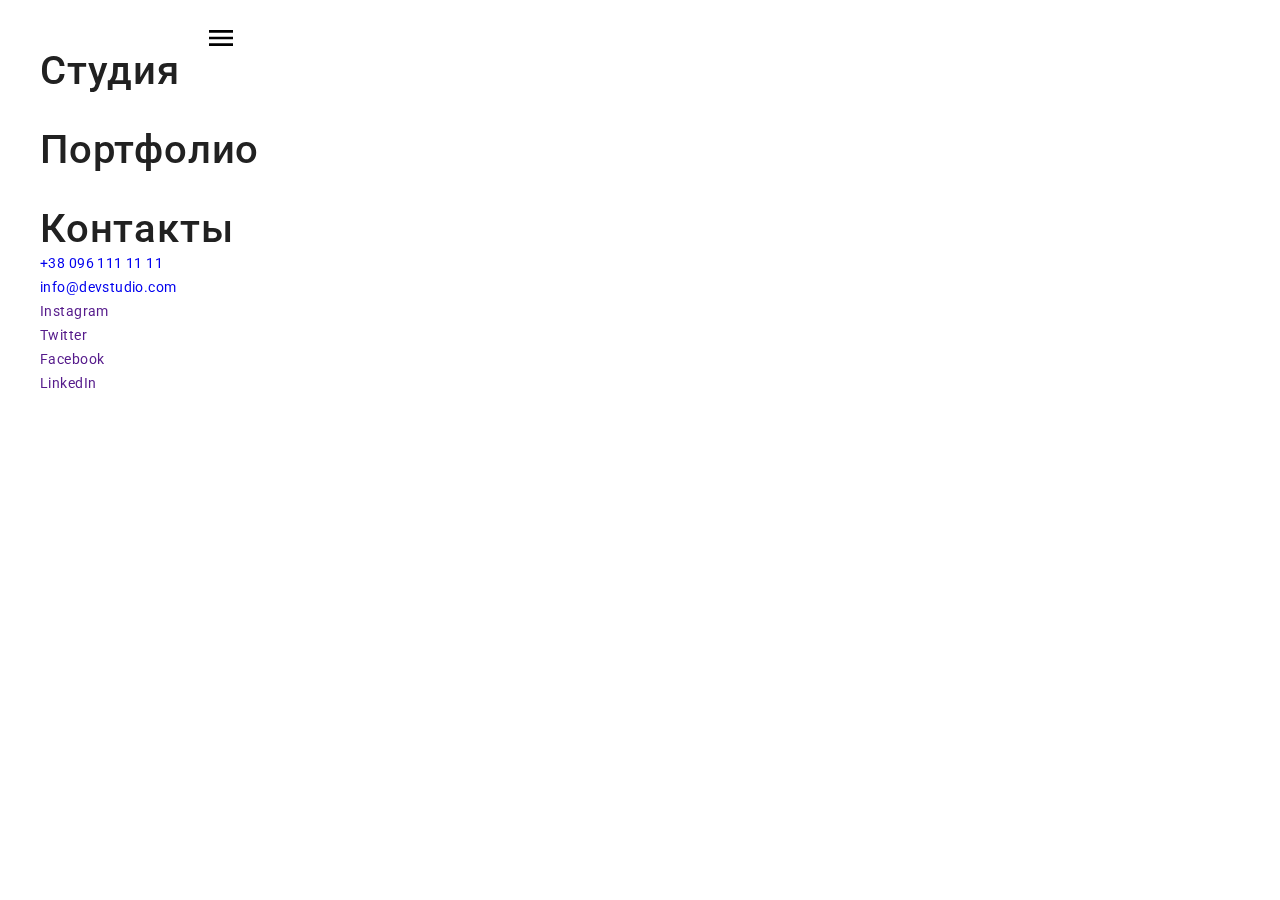
==== commit f7c89d45: "Продолжение следует.." ====
--- a/index.html
+++ b/index.html
@@ -27,10 +27,16 @@
             >Web<span class="logo logo--primary">Studio</span></a
           >
 
-          <button class="menu-btn" type="button" aria-label="Кнопка открытия меню">
-            <svg class="menu-btn__icon" width="40" height="40">
-              <use href="./images/icons.svg#icon-menu"></use>
-              <use href="./images/icons.svg#close-menu"></use>
+          <button
+            type="button"
+            class="menu-btn"
+            aria-label="Переключатель мобильного меню"
+            aria-expanded="false"
+            data-menu-button
+          >
+            <svg width="40" height="40">
+              <use class="menu-btn__icon-open" href="./images/icons.svg#icon-menu"></use>
+              <use class="menu-btn__icon-close" href="./images/icons.svg#close-menu"></use>
             </svg>
           </button>
 
@@ -433,6 +439,7 @@
     </main>
 
     <!-- <footer class="footer">
+    
       <div class="container footer__container">
         <div>
           <a class="logo link" href="/index.html"
@@ -520,7 +527,52 @@
         </div>
       </div>
     </footer> -->
+
+    <!-- Мобильное меню -->
+    <div class="mobile-overlay data-menu">
+      <div class="mobile-menu">
+        <nav class="mobile-nav">
+          <ul class="mobile-nav__list list">
+            <li class="mobile-nav__item">
+              <a class="mobile-nav__link link" href="">Студия</a>
+            </li>
+            <li class="mobile-nav__item">
+              <a class="mobile-nav__link link" href="">Портфолио</a>
+            </li>
+            <li class="mobile-nav__item">
+              <a class="mobile-nav__link link" href="">Контакты</a>
+            </li>
+          </ul>
+        </nav>
+        <div class="mobile-contacts">
+          <ul class="mobile-contacts__list list">
+            <li class="mobile-contacts__item">
+              <a class="mobile-contacts__link link" href="tel:+380961111111"> +38 096 111 11 11</a>
+            </li>
+            <li class="mobile-contacts__item">
+              <a class="mobile-contacts__link link" href="mailto:info@devstudio.com"
+                >info@devstudio.com</a
+              >
+            </li>
+          </ul>
+        </div>
+        <ul class="mobile-socials__list list">
+          <li class="mobile-socials__item">
+            <a class="mobile-socials__link link" href="">Instagram</a>
+          </li>
+          <li class="mobile-socials__item">
+            <a class="mobile-socials__link link" href="">Twitter</a>
+          </li>
+          <li class="mobile-socials__item">
+            <a class="mobile-socials__link link" href="">Facebook</a>
+          </li>
+          <li class="mobile-socials__item">
+            <a class="mobile-socials__link link" href="">LinkedIn</a>
+          </li>
+        </ul>
+      </div>
+    </div>
+    <script src="./js/modal.js"></script>
     <script src="./js/mobile-menu.js"></script>
-    <script src="./js/modal.js"></script>
   </body>
 </html>
--- a/css/main.min.css
+++ b/css/main.min.css
@@ -1,2 +1,2 @@
-:root{--main-font: 'Roboto', sans-serif;--secondare-font: 'Raleway', sans-serif;--main-text: #212121;--akcent-text: #2196f3;--secondary-text: #757575;--footer-bg: #2f303a;--main-logo: #2196f3;--primary-logo: #000000;--secondary-logo: #ffffff;--svg-color: #afb1b8;--svg-akcent: #2196f3;--cubic: 250ms cubic-bezier(0.4, 0, 0.2, 1)}.visually-hidden{position:absolute;width:1px;height:1px;margin:-1px;border:0;padding:0;clip:rect(0 0 0 0);overflow:hidden}h1,h2,h3,h4,p{margin-top:0;margin-bottom:0}.list{padding-left:0;margin-top:0;margin-bottom:0;list-style:none}.link{text-decoration:none;outline:none}body{font-family:var(--main-font);font-size:14px;line-height:1.71;letter-spacing:0.03em;color:#212121;background:#ffffff}img{display:block;max-width:100%;height:auto}.section{width:100%;padding-top:94px;padding-bottom:94px}.hero__btn,.modal-form__btn,.footer__btn{display:flex;justify-content:center;align-items:center;min-width:200px;font-weight:700;font-size:16px;line-height:1.88;letter-spacing:0.06em;color:#ffffff;cursor:pointer;background-color:var(--akcent-text);box-shadow:0px 4px 4px rgba(0,0,0,0.15);border-radius:4px;border:transparent;outline:none;transition:background-color var(--cubic)}.container{width:100%;padding-left:15px;padding-right:15px;margin-left:auto;margin-right:auto}@media screen and (min-width: 768px){.container{width:768px}}@media screen and (min-width: 1200px){.container{width:1200px}}.logo{padding-top:16px;padding-bottom:16px;font-family:var(--secondare-font);font-weight:700;font-size:24px;line-height:1.17;letter-spacing:0.03em;color:var(--main-logo)}@media screen and (min-width: 768px){.logo{padding-top:26px;padding-bottom:26px}}@media screen and (min-width: 1200px){.logo{padding-top:24px;padding-bottom:25px;font-size:26px;line-height:1.19}}.logo--primary{color:var(--primary-logo)}.logo--secondary{color:var(--secondary-logo)}.menu-btn{display:flex;align-items:center;justify-content:center;width:40px;height:40px;background-color:transparent;border:transparent;outline:none;cursor:pointer}.header{background-color:#ffffff;border-bottom:1px solid #ececec}.header__container{display:flex;align-items:center}.nav{display:flex}.nav__list{display:none;margin-left:93px}.nav__item:not(:last-child){margin-right:50px}.nav__link{display:block;padding-top:32px;padding-bottom:32px;font-weight:500;font-size:14px;line-height:1.14;letter-spacing:0.02em;color:var(--main-text);transition:color var(--cubic)}.nav__link:hover,.nav__link:focus{color:var(--akcent-text)}.nav__link.current{position:relative;color:var(--akcent-text)}.current::after{content:'';position:absolute;left:0;bottom:-1px;display:block;width:100%;height:4px;background-color:var(--akcent-text);border-radius:2px}.contacts{display:none;margin-left:auto}.contacts__item:not(:last-child){margin-right:50px}.contacts__link{display:flex;align-items:center;padding-top:32px;padding-bottom:32px;transition:color var(--cubic);font-weight:500;font-size:14px;line-height:1.14;letter-spacing:0.02em;color:var(--secondary-text)}.contacts__link:hover,.contacts__link:focus{color:var(--akcent-text)}.contacts__icon{margin-right:10px;fill:currentColor}.hero{padding-top:200px;padding-bottom:200px}.hero__image{max-width:1600px;height:600px;margin-left:auto;margin-right:auto;background-color:#c4c4c4;background-image:linear-gradient(to right, rgba(47,48,58,0.4), rgba(47,48,58,0.4)),url("../images/bg-hero.jpg");background-repeat:no-repeat}.hero__title{margin-left:auto;margin-right:auto;max-width:696px;margin-bottom:30px;font-weight:900;font-size:44px;text-align:center;line-height:1.36;letter-spacing:0.06em;text-transform:uppercase;color:#ffffff}.hero__btn{margin-right:auto;margin-left:auto;padding:10px 32px}.backdrop{position:fixed;top:0;left:0;width:100%;height:100%;background:rgba(0,0,0,0.2);opacity:1;transition:opacity var(--cubic),visibility var(--cubic)}.backdrop.is-hidden{visibility:hidden;opacity:0;pointer-events:none}.backdrop.is-hidden .modal{transform:translate(-50%, -50%) scale(0.5);opacity:0}.hero-modal{position:absolute;top:50%;left:50%;transform:translate(-50%, -50%) scale(1);width:528px;height:581px;background-color:#ffffff;box-shadow:0px 1px 3px rgba(0,0,0,0.12),0px 1px 1px rgba(0,0,0,0.14),0px 2px 1px rgba(0,0,0,0.2);border-radius:4px;opacity:1;transition:transform 500ms cubic-bezier(0.4, 0, 0.2, 1),opacity 500ms cubic-bezier(0.4, 0, 0.2, 1)}.close-btn{position:absolute;top:8px;right:8px;display:flex;align-items:center;width:30px;height:30px;background:#ffffff;border:1px solid rgba(0,0,0,0.1);border-radius:50%;outline:none;cursor:pointer;transition:fill var(--cubic)}.close-btn:hover,.close-btn:focus{fill:var(--svg-akcent)}.modal-form{padding:40px}.modal-form__title{margin-bottom:12px;font-weight:700;font-size:20px;line-height:1.15;letter-spacing:0.03em;color:var(--main-text)}.modal-form__field{display:flex;flex-direction:column;margin-bottom:10px}.modal-form__label{margin-bottom:4px;font-weight:400;font-size:12px;line-height:1.17;letter-spacing:0.01em;color:var(--secondary-text)}.modal-form__icon--position{position:relative}.modal-form__input{width:100%;height:40px;padding-left:42px;border:1px solid rgba(33,33,33,0.2);border-radius:4px;outline:transparent;transition:border-color var(--cubic)}.modal-form__input:hover,.modal-form__input:focus{border-color:var(--svg-akcent)}.modal-form__icon{position:absolute;top:50%;left:15px;transform:translateY(-50%);transition:fill var(--cubic)}.modal-form__input:hover ~ .modal-form__icon,.modal-form__input:focus ~ .modal-form__icon{fill:var(--svg-akcent)}.modal-form__field--margin{margin-bottom:20px}.modal-form__textarea{height:120px;padding:12px 16px;border:1px solid rgba(33,33,33,0.2);border-radius:4px;outline:transparent;resize:none;transition:border-color var(--cubic)}.modal-form__textarea:hover,.modal-form__textarea:focus{border-color:var(--svg-akcent)}.modal-form__textarea::placeholder{font-weight:400;font-size:12px;line-height:1.17;letter-spacing:0.01em;color:rgba(117,117,117,0.5)}.check-box{display:flex;align-items:center;margin-bottom:30px}.check-box__text{font-weight:400;margin-left:37px;font-size:14px;line-height:1.71;letter-spacing:0.03em;color:var(--secondary-text)}.check-box__link{position:relative;color:var(--akcent-text)}.check-box__link::after{content:'';position:absolute;left:0;bottom:1px;width:100%;height:1px;background-color:var(--akcent-text)}.check-box__input{position:absolute;width:1px;height:1px;overflow:hidden;clip:rect(0 0 0 0)}.check-box__icon{position:absolute;width:16px;height:15px;margin-left:12px;border:2px solid var(--main-text);border-radius:2px;transition:background-color var(--cubic)}.check-box__input:checked+.check-box__icon{background-color:var(--svg-akcent);border-color:var(--svg-akcent);background-origin:border-box}.modal-form__btn{margin-right:auto;margin-left:auto;padding:10px 55px}.modal-form__btn:hover,.modal-form__btn:focus{background-color:#188ce8}.advantages{display:flex}.advantages__title{margin-bottom:10px;font-weight:700;font-size:14px;line-height:1.14;letter-spacing:0.03em;text-transform:uppercase;color:var(--main-text)}.advantages__text{font-size:14px;line-height:1.71;letter-spacing:0.03em;color:var(--secondary-text)}.advantages__item{display:block;width:calc((100% - 90px) / 4)}.advantages__item:not(:last-child){margin-right:30px}.advantages__icon{display:block;height:120px;padding:25px 102px;margin-bottom:30px;background:#f5f4fa;border-radius:4px}.work{padding-bottom:94px}.work__title{font-weight:700;font-size:36px;line-height:1.17;text-align:center;letter-spacing:0.03em;color:var(--main-text)}.work__list{margin-top:50px;display:flex}.work__item{position:relative;max-width:370px;z-index:-1}.work__item:not(:last-child){margin-right:30px}.work__text{position:absolute;bottom:0;width:100%;height:70px;padding-top:27px;font-weight:700;font-size:14px;line-height:1.14;text-align:center;letter-spacing:0.03em;text-transform:uppercase;color:#ffffff;background:rgba(47,48,58,0.8)}.team__section{background-color:#f5f4fa}.team__title{margin-bottom:50px;font-weight:700;font-size:36px;line-height:1.17;text-align:center;letter-spacing:0.03em;color:var(--main-text)}.team__list{display:flex;margin-top:-30px;margin-left:-30px;align-items:center}.team__item{flex-basis:calc(100% / 4 - 30px);margin-top:30px;margin-left:30px;text-align:center;background-color:#ffffff;padding-bottom:30px;box-shadow:0px 1px 3px rgba(0,0,0,0.12),0px 1px 1px rgba(0,0,0,0.14),0px 2px 1px rgba(0,0,0,0.2);border-radius:0px 0px 4px 4px}.team__member{margin-top:30px;margin-bottom:10px;font-weight:500;font-size:16px;line-height:1.19;letter-spacing:0.03em;color:var(--main-text)}.team__position{margin-bottom:16px;font-size:16px;line-height:1.19;letter-spacing:0.03em;color:var(--secondary-text)}.social-list{display:flex;justify-content:center}.social-list__item:not(:last-child){margin-right:10px}.social-list__link{display:flex;justify-content:center;align-items:center;width:44px;height:44px;border-radius:50%;fill:var(--svg-color);transition:fill var(--cubic),background-color var(--cubic)}.social-list__link:hover,.social-list__link:focus{fill:#ffffff;background-color:var(--svg-akcent)}.client__title{margin-bottom:50px;font-weight:700;font-size:36px;line-height:1.17;text-align:center;letter-spacing:0.03em;color:var(--main-text)}.client__list{display:flex}.client__item:not(:last-child){margin-right:30px}.client__link{display:flex;justify-content:center;align-items:center;width:170px;height:92px;border:1px solid #afb1b8;box-sizing:border-box;border-radius:4px;fill:var(--svg-color);transition:fill var(--cubic),border-color var(--cubic)}.client__link:hover,.client__link:focus{fill:var(--svg-akcent);border-color:var(--svg-akcent)}.footer{padding-top:60px;padding-bottom:60px;background-color:var(--footer-bg)}.footer__container{display:flex;align-items:baseline}.adress{width:231px;margin-top:30px;margin-right:70px}.adress__item:not(:last-child){margin-bottom:9px}.adress__link{font-style:normal;font-size:14px;line-height:1.71;letter-spacing:0.03em;color:#ffffff}.adress__contact{font-style:normal;font-size:14px;line-height:1.71;letter-spacing:0.03em;color:rgba(255,255,255,0.6);transition:color var(--cubic)}.adress__contact:hover,.adress__contact:focus{color:var(--akcent-text)}.footer__title{display:block;margin-bottom:20px;font-weight:700;font-size:14px;line-height:1.14;letter-spacing:0.03em;text-transform:uppercase;color:#ffffff}.footer__social-list{margin-right:93px}.social-list__item:not(:last-child){margin-right:10px}.social-list__link--fill{fill:#ffffff;background:rgba(255,255,255,0.1)}.social-list__link--fill:hover,.social-list__link--fill:focus{background-color:var(--svg-akcent)}.footer-form{display:flex}.footer-form__input{margin-right:12px;width:358px;padding:15px 16px;border:1px solid rgba(255,255,255,0.3);border-radius:4px;outline:none;color:#ffffff;background-color:inherit}.footer-form__input::placeholder{font-weight:400;font-size:16px;line-height:1.25;letter-spacing:0.03em;color:rgba(255,255,255,0.6)}.footer__btn{display:flex;justify-content:space-between;padding:10px 29px}.projects{display:flex;margin-bottom:50px;justify-content:center}.projects__item:not(:last-child){margin-right:8px}.projects__btn{padding:6px 22px;font-family:var(--main-font);font-weight:500;font-size:16px;line-height:1.62;text-align:center;letter-spacing:0.03em;cursor:pointer;color:var(--main-text);background-color:#f5f4fa;border-radius:4px;border:transparent;outline:none;transition:color var(--cubic),background-color var(--cubic),box-shadow var(--cubic)}.projects__btn:hover,.projects__btn:focus{color:#ffffff;background-color:var(--akcent-text);box-shadow:0px 3px 1px rgba(0,0,0,0.1),0px 1px 2px rgba(0,0,0,0.08),0px 2px 2px rgba(0,0,0,0.12)}.card-set{display:flex;flex-wrap:wrap;margin-left:-30px;margin-top:-30px}.card-set__item{flex-basis:calc(100% / 3 - 30px);margin-left:30px;margin-top:30px;background-color:#ffffff;transition:box-shadow var(--cubic)}.card-set__item:hover,.card-set__item:focus{box-shadow:0px 1px 1px rgba(0,0,0,0.12),0px 4px 4px rgba(0,0,0,0.06),1px 4px 6px rgba(0,0,0,0.16)}.card-set__item:nth-child(3n){margin-right:0}.card-set__item:nth-last-child(-n+3){margin-bottom:0}.card-set__thumb{position:relative;overflow:hidden}.card-set__overlay{position:absolute;top:0;left:0;transform:translateY(100%);width:100%;height:100%;background-color:rgba(33,150,243,0.9);transition:transform var(--cubic)}.card-set__item:hover .card-set__overlay{transform:translateY(0)}.card-set__text{padding:63px 24px;font-weight:400;font-size:18px;line-height:1.56;letter-spacing:0.03em;color:#ffffff}.card-set__content{padding:20px 24px;border:1px solid #eeeeee;border-top:none}.card-set__title{margin-bottom:4px;font-weight:700;font-size:18px;line-height:2;letter-spacing:0.06em;color:var(--main-text)}.card-set__name{font-size:16px;line-height:1.87;letter-spacing:0.03em;color:#757575}
+:root{--main-font: 'Roboto', sans-serif;--secondare-font: 'Raleway', sans-serif;--main-text: #212121;--akcent-text: #2196f3;--secondary-text: #757575;--footer-bg: #2f303a;--main-logo: #2196f3;--primary-logo: #000000;--secondary-logo: #ffffff;--svg-color: #afb1b8;--svg-akcent: #2196f3;--cubic: 250ms cubic-bezier(0.4, 0, 0.2, 1)}.visually-hidden{position:absolute;width:1px;height:1px;margin:-1px;border:0;padding:0;clip:rect(0 0 0 0);overflow:hidden}h1,h2,h3,h4,p{margin-top:0;margin-bottom:0}.list{padding-left:0;margin-top:0;margin-bottom:0;list-style:none}.link{text-decoration:none;outline:none}body{font-family:var(--main-font);font-size:14px;line-height:1.71;letter-spacing:0.03em;color:#212121;background:#ffffff}img{display:block;max-width:100%;height:auto}.section{width:100%;padding-top:94px;padding-bottom:94px}.hero__btn,.modal-form__btn,.footer__btn{display:flex;justify-content:center;align-items:center;min-width:200px;font-weight:700;font-size:16px;line-height:1.88;letter-spacing:0.06em;color:#ffffff;cursor:pointer;background-color:var(--akcent-text);box-shadow:0px 4px 4px rgba(0,0,0,0.15);border-radius:4px;border:transparent;outline:none;transition:background-color var(--cubic)}.container{width:100%;padding-left:15px;padding-right:15px;margin-left:auto;margin-right:auto}@media screen and (min-width: 768px){.container{width:768px}}@media screen and (min-width: 1200px){.container{width:1200px}}.logo{padding-top:16px;padding-bottom:16px;font-family:var(--secondare-font);font-weight:700;font-size:24px;line-height:1.17;letter-spacing:0.03em;color:var(--main-logo)}@media screen and (min-width: 768px){.logo{padding-top:26px;padding-bottom:26px}}@media screen and (min-width: 1200px){.logo{padding-top:24px;padding-bottom:25px;font-size:26px;line-height:1.19}}.logo--primary{color:var(--primary-logo)}.logo--secondary{color:var(--secondary-logo)}.menu-btn{position:relative;display:block;padding:0;background-color:transparent;border:none;outline:none;cursor:pointer;z-index:1}.menu-btn__icon-close{opacity:0}.menu-btn.is-open .menu-btn__icon-close{opacity:1}.menu-btn.is-open .menu-btn__icon-open{opacity:0}.mobile-overlay{position:fixed;top:0;left:0;width:100%;height:100%;background-color:#FFFFFF;box-shadow:0px 4px 8px rgba(0,0,0,0.04),0px 2px 4px rgba(0,0,0,0.08),0px 1px 3px rgba(0,0,0,0.16)}.mobile-menu{width:100%;height:100%;padding:40px;padding-top:48px}.mobile-nav__item:not(:last-child){margin-bottom:32px}.mobile-nav__link{font-weight:500;font-size:40px;line-height:1.17;letter-spacing:0.02em;color:var(--main-text)}.header{background-color:#ffffff;border-bottom:1px solid #ececec}@media screen and (min-width: 768px){.header__container{display:flex;align-items:center}}.nav{display:flex}@media screen and (max-width: 767px){.nav{justify-content:space-between}}.nav__list{display:none;margin-left:93px}.nav__item:not(:last-child){margin-right:50px}.nav__link{display:block;padding-top:32px;padding-bottom:32px;font-weight:500;font-size:14px;line-height:1.14;letter-spacing:0.02em;color:var(--main-text);transition:color var(--cubic)}.nav__link:hover,.nav__link:focus{color:var(--akcent-text)}.nav__link.current{position:relative;color:var(--akcent-text)}.current::after{content:'';position:absolute;left:0;bottom:-1px;display:block;width:100%;height:4px;background-color:var(--akcent-text);border-radius:2px}.contacts{display:none;margin-left:auto}.contacts__item:not(:last-child){margin-right:50px}.contacts__link{display:flex;align-items:center;padding-top:32px;padding-bottom:32px;transition:color var(--cubic);font-weight:500;font-size:14px;line-height:1.14;letter-spacing:0.02em;color:var(--secondary-text)}.contacts__link:hover,.contacts__link:focus{color:var(--akcent-text)}.contacts__icon{margin-right:10px;fill:currentColor}.hero{padding-top:200px;padding-bottom:200px}.hero__image{max-width:1600px;height:600px;margin-left:auto;margin-right:auto;background-color:#c4c4c4;background-image:linear-gradient(to right, rgba(47,48,58,0.4), rgba(47,48,58,0.4)),url("../images/bg-hero.jpg");background-repeat:no-repeat}.hero__title{margin-left:auto;margin-right:auto;max-width:696px;margin-bottom:30px;font-weight:900;font-size:44px;text-align:center;line-height:1.36;letter-spacing:0.06em;text-transform:uppercase;color:#ffffff}.hero__btn{margin-right:auto;margin-left:auto;padding:10px 32px}.backdrop{position:fixed;top:0;left:0;width:100%;height:100%;background:rgba(0,0,0,0.2);opacity:1;transition:opacity var(--cubic),visibility var(--cubic)}.backdrop.is-hidden{visibility:hidden;opacity:0;pointer-events:none}.backdrop.is-hidden .modal{transform:translate(-50%, -50%) scale(0.5);opacity:0}.hero-modal{position:absolute;top:50%;left:50%;transform:translate(-50%, -50%) scale(1);width:528px;height:581px;background-color:#ffffff;box-shadow:0px 1px 3px rgba(0,0,0,0.12),0px 1px 1px rgba(0,0,0,0.14),0px 2px 1px rgba(0,0,0,0.2);border-radius:4px;opacity:1;transition:transform 500ms cubic-bezier(0.4, 0, 0.2, 1),opacity 500ms cubic-bezier(0.4, 0, 0.2, 1)}.close-btn{position:absolute;top:8px;right:8px;display:flex;align-items:center;width:30px;height:30px;background:#ffffff;border:1px solid rgba(0,0,0,0.1);border-radius:50%;outline:none;cursor:pointer;transition:fill var(--cubic)}.close-btn:hover,.close-btn:focus{fill:var(--svg-akcent)}.modal-form{padding:40px}.modal-form__title{margin-bottom:12px;font-weight:700;font-size:20px;line-height:1.15;letter-spacing:0.03em;color:var(--main-text)}.modal-form__field{display:flex;flex-direction:column;margin-bottom:10px}.modal-form__label{margin-bottom:4px;font-weight:400;font-size:12px;line-height:1.17;letter-spacing:0.01em;color:var(--secondary-text)}.modal-form__icon--position{position:relative}.modal-form__input{width:100%;height:40px;padding-left:42px;border:1px solid rgba(33,33,33,0.2);border-radius:4px;outline:transparent;transition:border-color var(--cubic)}.modal-form__input:hover,.modal-form__input:focus{border-color:var(--svg-akcent)}.modal-form__icon{position:absolute;top:50%;left:15px;transform:translateY(-50%);transition:fill var(--cubic)}.modal-form__input:hover ~ .modal-form__icon,.modal-form__input:focus ~ .modal-form__icon{fill:var(--svg-akcent)}.modal-form__field--margin{margin-bottom:20px}.modal-form__textarea{height:120px;padding:12px 16px;border:1px solid rgba(33,33,33,0.2);border-radius:4px;outline:transparent;resize:none;transition:border-color var(--cubic)}.modal-form__textarea:hover,.modal-form__textarea:focus{border-color:var(--svg-akcent)}.modal-form__textarea::placeholder{font-weight:400;font-size:12px;line-height:1.17;letter-spacing:0.01em;color:rgba(117,117,117,0.5)}.check-box{display:flex;align-items:center;margin-bottom:30px}.check-box__text{font-weight:400;margin-left:37px;font-size:14px;line-height:1.71;letter-spacing:0.03em;color:var(--secondary-text)}.check-box__link{position:relative;color:var(--akcent-text)}.check-box__link::after{content:'';position:absolute;left:0;bottom:1px;width:100%;height:1px;background-color:var(--akcent-text)}.check-box__input{position:absolute;width:1px;height:1px;overflow:hidden;clip:rect(0 0 0 0)}.check-box__icon{position:absolute;width:16px;height:15px;margin-left:12px;border:2px solid var(--main-text);border-radius:2px;transition:background-color var(--cubic)}.check-box__input:checked+.check-box__icon{background-color:var(--svg-akcent);border-color:var(--svg-akcent);background-origin:border-box}.modal-form__btn{margin-right:auto;margin-left:auto;padding:10px 55px}.modal-form__btn:hover,.modal-form__btn:focus{background-color:#188ce8}.advantages{display:flex}.advantages__title{margin-bottom:10px;font-weight:700;font-size:14px;line-height:1.14;letter-spacing:0.03em;text-transform:uppercase;color:var(--main-text)}.advantages__text{font-size:14px;line-height:1.71;letter-spacing:0.03em;color:var(--secondary-text)}.advantages__item{display:block;width:calc((100% - 90px) / 4)}.advantages__item:not(:last-child){margin-right:30px}.advantages__icon{display:block;height:120px;padding:25px 102px;margin-bottom:30px;background:#f5f4fa;border-radius:4px}.work{padding-bottom:94px}.work__title{font-weight:700;font-size:36px;line-height:1.17;text-align:center;letter-spacing:0.03em;color:var(--main-text)}.work__list{margin-top:50px;display:flex}.work__item{position:relative;max-width:370px;z-index:-1}.work__item:not(:last-child){margin-right:30px}.work__text{position:absolute;bottom:0;width:100%;height:70px;padding-top:27px;font-weight:700;font-size:14px;line-height:1.14;text-align:center;letter-spacing:0.03em;text-transform:uppercase;color:#ffffff;background:rgba(47,48,58,0.8)}.team__section{background-color:#f5f4fa}.team__title{margin-bottom:50px;font-weight:700;font-size:36px;line-height:1.17;text-align:center;letter-spacing:0.03em;color:var(--main-text)}.team__list{display:flex;margin-top:-30px;margin-left:-30px;align-items:center}.team__item{flex-basis:calc(100% / 4 - 30px);margin-top:30px;margin-left:30px;text-align:center;background-color:#ffffff;padding-bottom:30px;box-shadow:0px 1px 3px rgba(0,0,0,0.12),0px 1px 1px rgba(0,0,0,0.14),0px 2px 1px rgba(0,0,0,0.2);border-radius:0px 0px 4px 4px}.team__member{margin-top:30px;margin-bottom:10px;font-weight:500;font-size:16px;line-height:1.19;letter-spacing:0.03em;color:var(--main-text)}.team__position{margin-bottom:16px;font-size:16px;line-height:1.19;letter-spacing:0.03em;color:var(--secondary-text)}.social-list{display:flex;justify-content:center}.social-list__item:not(:last-child){margin-right:10px}.social-list__link{display:flex;justify-content:center;align-items:center;width:44px;height:44px;border-radius:50%;fill:var(--svg-color);transition:fill var(--cubic),background-color var(--cubic)}.social-list__link:hover,.social-list__link:focus{fill:#ffffff;background-color:var(--svg-akcent)}.client__title{margin-bottom:50px;font-weight:700;font-size:36px;line-height:1.17;text-align:center;letter-spacing:0.03em;color:var(--main-text)}.client__list{display:flex}.client__item:not(:last-child){margin-right:30px}.client__link{display:flex;justify-content:center;align-items:center;width:170px;height:92px;border:1px solid #afb1b8;box-sizing:border-box;border-radius:4px;fill:var(--svg-color);transition:fill var(--cubic),border-color var(--cubic)}.client__link:hover,.client__link:focus{fill:var(--svg-akcent);border-color:var(--svg-akcent)}.footer{padding-top:60px;padding-bottom:60px;background-color:var(--footer-bg)}.footer__container{display:flex;align-items:baseline}.adress{width:231px;margin-top:30px;margin-right:70px}.adress__item:not(:last-child){margin-bottom:9px}.adress__link{font-style:normal;font-size:14px;line-height:1.71;letter-spacing:0.03em;color:#ffffff}.adress__contact{font-style:normal;font-size:14px;line-height:1.71;letter-spacing:0.03em;color:rgba(255,255,255,0.6);transition:color var(--cubic)}.adress__contact:hover,.adress__contact:focus{color:var(--akcent-text)}.footer__title{display:block;margin-bottom:20px;font-weight:700;font-size:14px;line-height:1.14;letter-spacing:0.03em;text-transform:uppercase;color:#ffffff}.footer__social-list{margin-right:93px}.social-list__item:not(:last-child){margin-right:10px}.social-list__link--fill{fill:#ffffff;background:rgba(255,255,255,0.1)}.social-list__link--fill:hover,.social-list__link--fill:focus{background-color:var(--svg-akcent)}.footer-form{display:flex}.footer-form__input{margin-right:12px;width:358px;padding:15px 16px;border:1px solid rgba(255,255,255,0.3);border-radius:4px;outline:none;color:#ffffff;background-color:inherit}.footer-form__input::placeholder{font-weight:400;font-size:16px;line-height:1.25;letter-spacing:0.03em;color:rgba(255,255,255,0.6)}.footer__btn{display:flex;justify-content:space-between;padding:10px 29px}.projects{display:flex;margin-bottom:50px;justify-content:center}.projects__item:not(:last-child){margin-right:8px}.projects__btn{padding:6px 22px;font-family:var(--main-font);font-weight:500;font-size:16px;line-height:1.62;text-align:center;letter-spacing:0.03em;cursor:pointer;color:var(--main-text);background-color:#f5f4fa;border-radius:4px;border:transparent;outline:none;transition:color var(--cubic),background-color var(--cubic),box-shadow var(--cubic)}.projects__btn:hover,.projects__btn:focus{color:#ffffff;background-color:var(--akcent-text);box-shadow:0px 3px 1px rgba(0,0,0,0.1),0px 1px 2px rgba(0,0,0,0.08),0px 2px 2px rgba(0,0,0,0.12)}.card-set{display:flex;flex-wrap:wrap;margin-left:-30px;margin-top:-30px}.card-set__item{flex-basis:calc(100% / 3 - 30px);margin-left:30px;margin-top:30px;background-color:#ffffff;transition:box-shadow var(--cubic)}.card-set__item:hover,.card-set__item:focus{box-shadow:0px 1px 1px rgba(0,0,0,0.12),0px 4px 4px rgba(0,0,0,0.06),1px 4px 6px rgba(0,0,0,0.16)}.card-set__item:nth-child(3n){margin-right:0}.card-set__item:nth-last-child(-n+3){margin-bottom:0}.card-set__thumb{position:relative;overflow:hidden}.card-set__overlay{position:absolute;top:0;left:0;transform:translateY(100%);width:100%;height:100%;background-color:rgba(33,150,243,0.9);transition:transform var(--cubic)}.card-set__item:hover .card-set__overlay{transform:translateY(0)}.card-set__text{padding:63px 24px;font-weight:400;font-size:18px;line-height:1.56;letter-spacing:0.03em;color:#ffffff}.card-set__content{padding:20px 24px;border:1px solid #eeeeee;border-top:none}.card-set__title{margin-bottom:4px;font-weight:700;font-size:18px;line-height:2;letter-spacing:0.06em;color:var(--main-text)}.card-set__name{font-size:16px;line-height:1.87;letter-spacing:0.03em;color:#757575}
 /*# sourceMappingURL=main.min.css.map */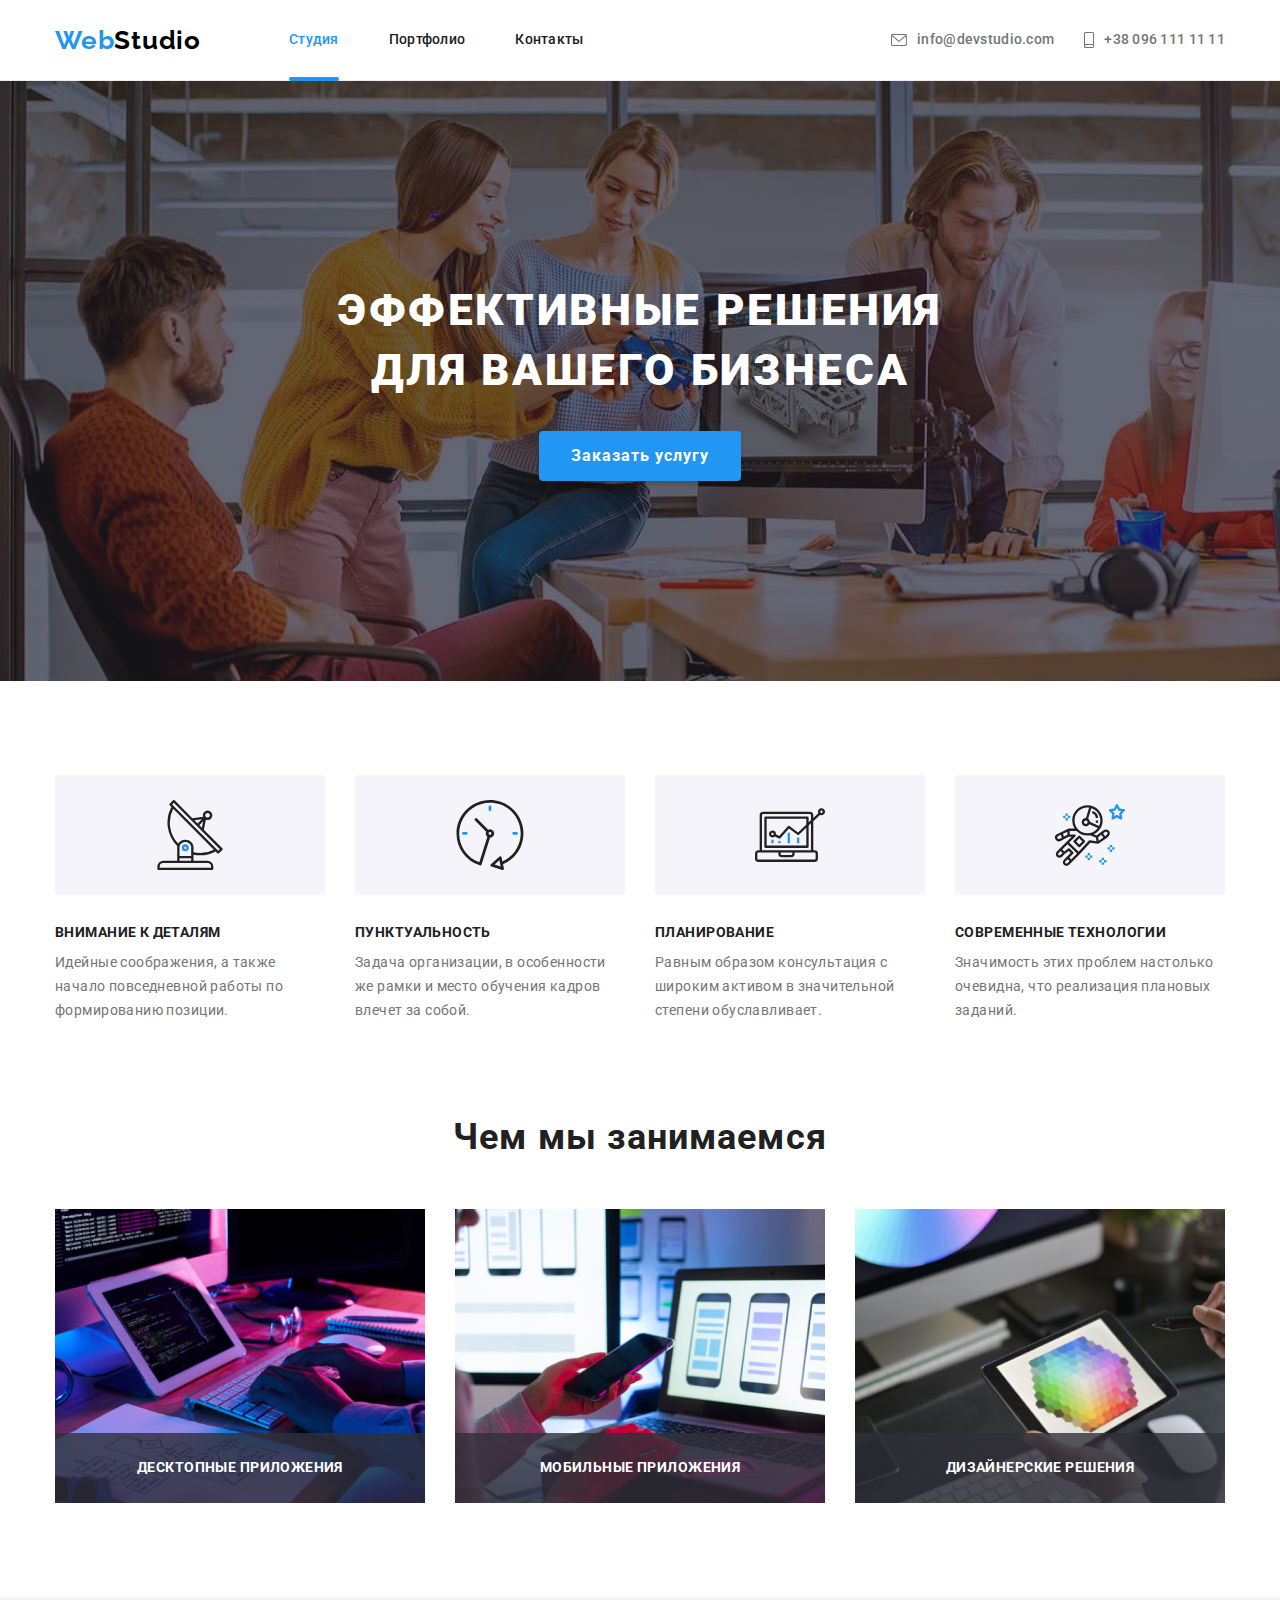
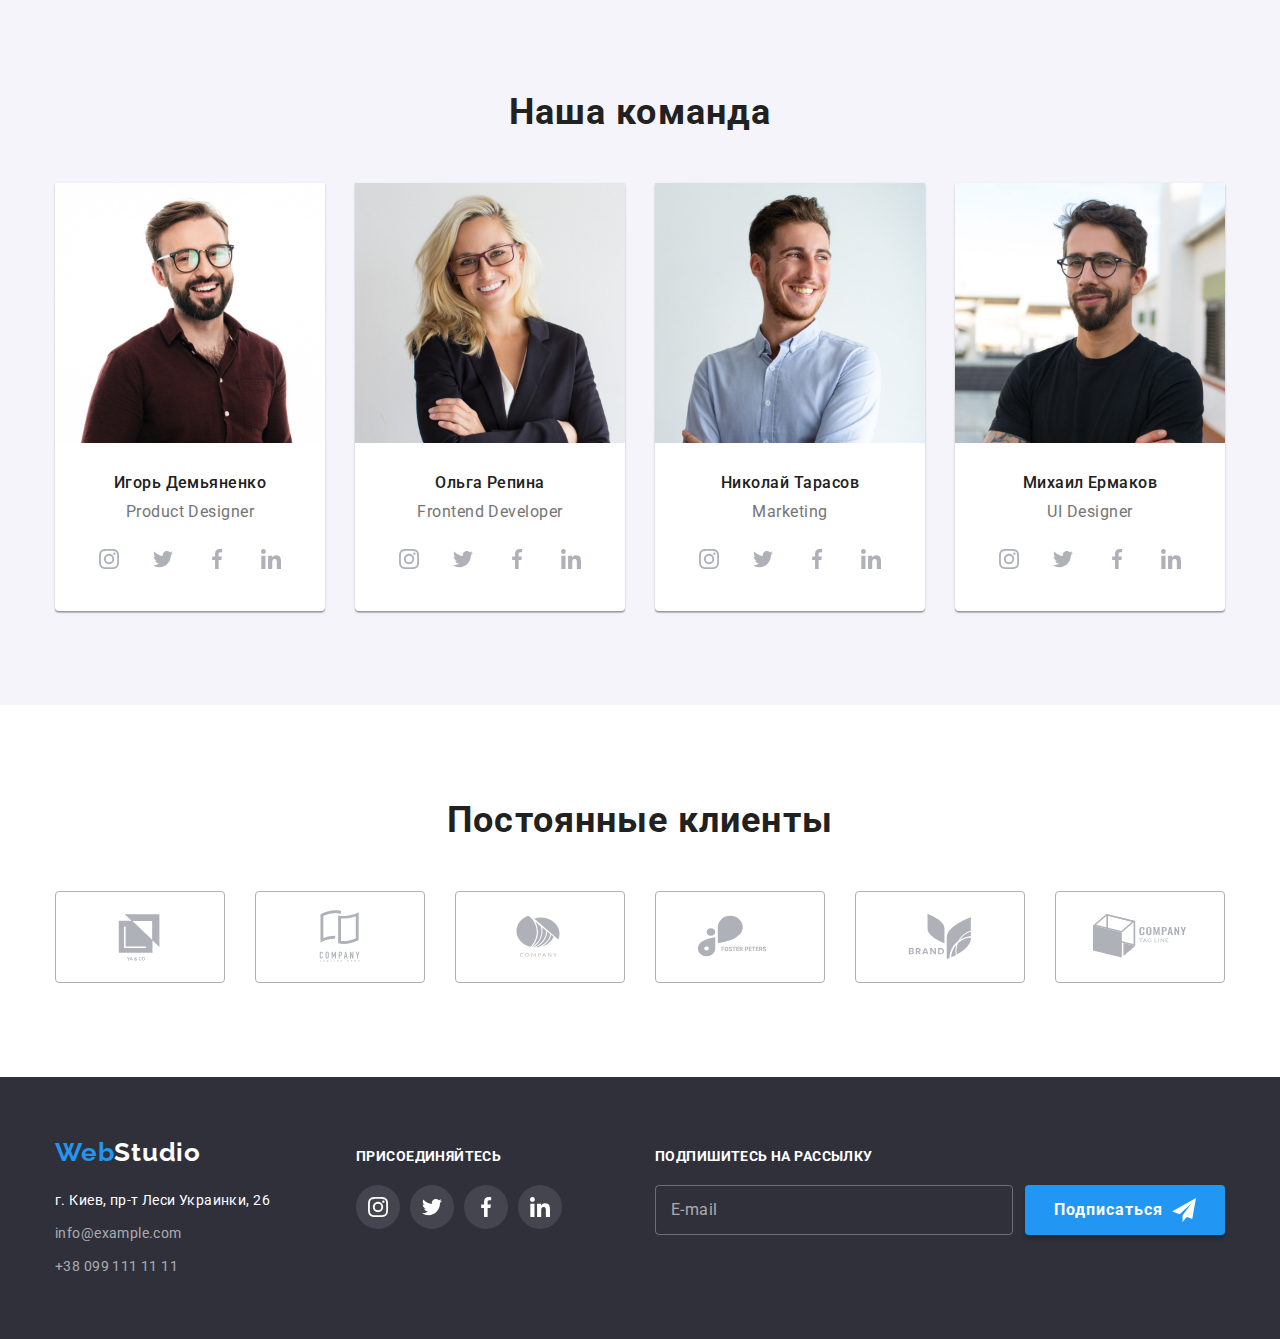
==== commit 0865a9c3: "Вёрстку адаптировал" ====
--- a/index.html
+++ b/index.html
@@ -35,7 +35,7 @@
             data-menu-button
           >
             <svg width="40" height="40">
-              <use class="menu-btn__icon-open" href="./images/icons.svg#icon-menu"></use>
+              <use class="menu-btn__icon-open" href="./images/icons.svg#open-menu"></use>
               <use class="menu-btn__icon-close" href="./images/icons.svg#close-menu"></use>
             </svg>
           </button>
@@ -54,7 +54,7 @@
         <ul class="contacts list">
           <li class="contacts__item">
             <a class="contacts__link link" href="mailto:info@devstudio.com">
-              <svg class="contacts__icon" width="16" height="12">
+              <svg class="icon-mail" width="14" height="10">
                 <use href="./images/icons.svg#icon-envelope"></use>
               </svg>
               info@devstudio.com</a
@@ -62,7 +62,7 @@
           </li>
           <li class="contacts__item">
             <a class="contacts__link link" href="tel:+380961111111">
-              <svg class="contacts__icon" width="10" height="16">
+              <svg class="icon-phone" width="10" height="14">
                 <use href="./images/icons.svg#icon-smartphone"></use>
               </svg>
               +38 096 111 11 11</a
@@ -74,7 +74,7 @@
 
     <main>
       <!-- Hero -->
-      <!-- <section class="hero hero__image">
+      <section class="hero hero__image">
         <div class="container">
           <h1 class="hero__title">Эффективные решения для вашего бизнеса</h1>
           <button class="hero__btn" type="button" data-modal-open>Заказать услугу</button>
@@ -126,13 +126,13 @@
                   ></textarea>
                 </label>
 
-                <label class="check-box">
-                  <span class="check-box__text">
+                <label class="checkbox">
+                  <span class="checkbox__text">
                     Соглашаюсь с рассылкой и принимаю
-                    <a class="check-box__link link" href="">Условия договора</a>
+                    <a class="checkbox__link link" href="">Условия&nbspдоговора</a>
                   </span>
-                  <input class="check-box__input" type="checkbox" name="agree" />
-                  <svg class="check-box__icon" width="16" height="15">
+                  <input class="checkbox__input" type="checkbox" name="agree" />
+                  <svg class="checkbox__icon" width="16" height="15">
                     <use href="./images/icons.svg#icon-check"></use>
                   </svg>
                 </label>
@@ -141,10 +141,10 @@
             </div>
           </div>
         </div>
-      </section> -->
+      </section>
 
       <!--Особенности  -->
-      <!-- <section class="section">
+      <section class="section">
         <div class="container">
           <h2 class="visually-hidden">Особенности</h2>
           <ul class="advantages list">
@@ -194,10 +194,10 @@
             </li>
           </ul>
         </div>
-      </section> -->
+      </section>
 
       <!-- Чем мы занимаемся -->
-      <!-- <section class="work">
+      <section class="work">
         <div class="container">
           <h2 class="work__title">Чем мы занимаемся</h2>
           <ul class="work__list list">
@@ -220,10 +220,10 @@
             </li>
           </ul>
         </div>
-      </section> -->
+      </section>
 
       <!-- Наша команда -->
-      <!-- <section class="section team__section">
+      <section class="section team__section">
         <div class="container">
           <h2 class="team__title">Наша команда</h2>
           <ul class="team__list list">
@@ -384,10 +384,11 @@
             </li>
           </ul>
         </div>
-      </section> -->
+      </section>
 
       <!-- Постоянные клиенты -->
-      <!-- <section class="section">
+
+      <section class="section">
         <div class="container">
           <h2 class="client__title">Постоянные клиенты</h2>
           <ul class="client__list list">
@@ -435,81 +436,84 @@
             </li>
           </ul>
         </div>
-      </section> -->
+      </section>
     </main>
 
-    <!-- <footer class="footer">
-    
+    <footer class="footer">
       <div class="container footer__container">
-        <div>
-          <a class="logo link" href="/index.html"
-            >Web<span class="logo logo--secondary">Studio</span></a
-          >
-          <address class="adress">
-            <ul class="list">
-              <li class="adress__item">
-                <a class="adress__link link" href="https://goo.gl/maps/j2nnSXGD3ZRQ95yC8"
-                  >г. Киев, пр-т Леси Украинки, 26</a
+        <div class="footer__group">
+          <div>
+            <a class="logo link" href="/index.html"
+              >Web<span class="logo logo--secondary">Studio</span></a
+            >
+            <address class="adress">
+              <ul class="list">
+                <li class="adress__item">
+                  <a class="adress__link link" href="https://goo.gl/maps/j2nnSXGD3ZRQ95yC8"
+                    >г. Киев, пр-т Леси Украинки, 26</a
+                  >
+                </li>
+                <li class="adress__item">
+                  <a class="adress__contact link" href="mailto:info@example.com"
+                    >info@example.com</a
+                  >
+                </li>
+                <li class="adress__item">
+                  <a class="adress__contact link" href="tel:+380991111111">+38 099 111 11 11</a>
+                </li>
+              </ul>
+            </address>
+          </div>
+
+          <div>
+            <b class="footer__title">присоединяйтесь</b>
+            <ul class="social-list footer__social-list list">
+              <li class="social-list__item">
+                <a
+                  class="social-list__link social-list__link--fill link"
+                  href=""
+                  aria-label="Instagram"
                 >
+                  <svg width="20" height="20">
+                    <use href="./images/icons.svg#icon-instagram"></use>
+                  </svg>
+                </a>
               </li>
-              <li class="adress__item">
-                <a class="adress__contact link" href="mailto:info@example.com">info@example.com</a>
+              <li class="social-list__item">
+                <a
+                  class="social-list__link social-list__link--fill link"
+                  href=""
+                  aria-label="Twitter"
+                >
+                  <svg width="20" height="20">
+                    <use href="./images/icons.svg#icon-twitter"></use>
+                  </svg>
+                </a>
               </li>
-              <li class="adress__item">
-                <a class="adress__contact link" href="tel:+380991111111">+38 099 111 11 11</a>
+              <li class="social-list__item">
+                <a
+                  class="social-list__link social-list__link--fill link"
+                  href=""
+                  aria-label="Facebook"
+                >
+                  <svg width="20" height="20">
+                    <use href="./images/icons.svg#icon-facebook"></use>
+                  </svg>
+                </a>
+              </li>
+              <li class="social-list__item">
+                <a
+                  class="social-list__link social-list__link--fill link"
+                  href=""
+                  aria-label="Linkedin"
+                >
+                  <svg width="20" height="20">
+                    <use href="./images/icons.svg#icon-linkedin"></use>
+                  </svg>
+                </a>
               </li>
             </ul>
-          </address>
-        </div>
-
-        <div>
-          <b class="footer__title">присоединяйтесь</b>
-          <ul class="social-list footer__social-list list">
-            <li class="social-list__item">
-              <a
-                class="social-list__link social-list__link--fill link"
-                href=""
-                aria-label="Instagram"
-              >
-                <svg width="20" height="20">
-                  <use href="./images/icons.svg#icon-instagram"></use>
-                </svg>
-              </a>
-            </li>
-            <li class="social-list__item">
-              <a
-                class="social-list__link social-list__link--fill link"
-                href=""
-                aria-label="Twitter"
-              >
-                <svg width="20" height="20">
-                  <use href="./images/icons.svg#icon-twitter"></use>
-                </svg>
-              </a>
-            </li>
-            <li class="social-list__item">
-              <a
-                class="social-list__link social-list__link--fill link"
-                href=""
-                aria-label="Facebook"
-              >
-                <svg width="20" height="20">
-                  <use href="./images/icons.svg#icon-facebook"></use>
-                </svg>
-              </a>
-            </li>
-            <li class="social-list__item">
-              <a
-                class="social-list__link social-list__link--fill link"
-                href=""
-                aria-label="Linkedin"
-              >
-                <svg width="20" height="20">
-                  <use href="./images/icons.svg#icon-linkedin"></use>
-                </svg>
-              </a>
-            </li>
-          </ul>
+          </div>
         </div>
 
         <div>
@@ -526,31 +530,32 @@
           </form>
         </div>
       </div>
-    </footer> -->
+    </footer>
 
     <!-- Мобильное меню -->
-    <div class="mobile-overlay data-menu">
-      <div class="mobile-menu">
-        <nav class="mobile-nav">
-          <ul class="mobile-nav__list list">
-            <li class="mobile-nav__item">
-              <a class="mobile-nav__link link" href="">Студия</a>
-            </li>
-            <li class="mobile-nav__item">
-              <a class="mobile-nav__link link" href="">Портфолио</a>
-            </li>
-            <li class="mobile-nav__item">
-              <a class="mobile-nav__link link" href="">Контакты</a>
-            </li>
-          </ul>
-        </nav>
+
+    <div class="mobile-menu" data-menu>
+      <nav class="mobile-nav">
+        <ul class="mobile-nav__list list">
+          <li class="mobile-nav__item">
+            <a class="mobile-nav__link link current" href="./index.html">Студия</a>
+          </li>
+          <li class="mobile-nav__item">
+            <a class="mobile-nav__link link" href="./portfolio.html">Портфолио</a>
+          </li>
+          <li class="mobile-nav__item">
+            <a class="mobile-nav__link link" href="">Контакты</a>
+          </li>
+        </ul>
+      </nav>
+      <div class="mobile-group">
         <div class="mobile-contacts">
           <ul class="mobile-contacts__list list">
             <li class="mobile-contacts__item">
-              <a class="mobile-contacts__link link" href="tel:+380961111111"> +38 096 111 11 11</a>
+              <a class="mobile-contacts__phone link" href="tel:+380961111111"> +38 096 111 11 11</a>
             </li>
             <li class="mobile-contacts__item">
-              <a class="mobile-contacts__link link" href="mailto:info@devstudio.com"
+              <a class="mobile-contacts__mail link" href="mailto:info@devstudio.com"
                 >info@devstudio.com</a
               >
             </li>
@@ -572,6 +577,7 @@
         </ul>
       </div>
     </div>
+
     <script src="./js/modal.js"></script>
     <script src="./js/mobile-menu.js"></script>
   </body>
--- a/css/main.min.css
+++ b/css/main.min.css
@@ -1,2 +1,2 @@
-:root{--main-font: 'Roboto', sans-serif;--secondare-font: 'Raleway', sans-serif;--main-text: #212121;--akcent-text: #2196f3;--secondary-text: #757575;--footer-bg: #2f303a;--main-logo: #2196f3;--primary-logo: #000000;--secondary-logo: #ffffff;--svg-color: #afb1b8;--svg-akcent: #2196f3;--cubic: 250ms cubic-bezier(0.4, 0, 0.2, 1)}.visually-hidden{position:absolute;width:1px;height:1px;margin:-1px;border:0;padding:0;clip:rect(0 0 0 0);overflow:hidden}h1,h2,h3,h4,p{margin-top:0;margin-bottom:0}.list{padding-left:0;margin-top:0;margin-bottom:0;list-style:none}.link{text-decoration:none;outline:none}body{font-family:var(--main-font);font-size:14px;line-height:1.71;letter-spacing:0.03em;color:#212121;background:#ffffff}img{display:block;max-width:100%;height:auto}.section{width:100%;padding-top:94px;padding-bottom:94px}.hero__btn,.modal-form__btn,.footer__btn{display:flex;justify-content:center;align-items:center;min-width:200px;font-weight:700;font-size:16px;line-height:1.88;letter-spacing:0.06em;color:#ffffff;cursor:pointer;background-color:var(--akcent-text);box-shadow:0px 4px 4px rgba(0,0,0,0.15);border-radius:4px;border:transparent;outline:none;transition:background-color var(--cubic)}.container{width:100%;padding-left:15px;padding-right:15px;margin-left:auto;margin-right:auto}@media screen and (min-width: 768px){.container{width:768px}}@media screen and (min-width: 1200px){.container{width:1200px}}.logo{padding-top:16px;padding-bottom:16px;font-family:var(--secondare-font);font-weight:700;font-size:24px;line-height:1.17;letter-spacing:0.03em;color:var(--main-logo)}@media screen and (min-width: 768px){.logo{padding-top:26px;padding-bottom:26px}}@media screen and (min-width: 1200px){.logo{padding-top:24px;padding-bottom:25px;font-size:26px;line-height:1.19}}.logo--primary{color:var(--primary-logo)}.logo--secondary{color:var(--secondary-logo)}.menu-btn{position:relative;display:block;padding:0;background-color:transparent;border:none;outline:none;cursor:pointer;z-index:1}.menu-btn__icon-close{opacity:0}.menu-btn.is-open .menu-btn__icon-close{opacity:1}.menu-btn.is-open .menu-btn__icon-open{opacity:0}.mobile-overlay{position:fixed;top:0;left:0;width:100%;height:100%;background-color:#FFFFFF;box-shadow:0px 4px 8px rgba(0,0,0,0.04),0px 2px 4px rgba(0,0,0,0.08),0px 1px 3px rgba(0,0,0,0.16)}.mobile-menu{width:100%;height:100%;padding:40px;padding-top:48px}.mobile-nav__item:not(:last-child){margin-bottom:32px}.mobile-nav__link{font-weight:500;font-size:40px;line-height:1.17;letter-spacing:0.02em;color:var(--main-text)}.header{background-color:#ffffff;border-bottom:1px solid #ececec}@media screen and (min-width: 768px){.header__container{display:flex;align-items:center}}.nav{display:flex}@media screen and (max-width: 767px){.nav{justify-content:space-between}}.nav__list{display:none;margin-left:93px}.nav__item:not(:last-child){margin-right:50px}.nav__link{display:block;padding-top:32px;padding-bottom:32px;font-weight:500;font-size:14px;line-height:1.14;letter-spacing:0.02em;color:var(--main-text);transition:color var(--cubic)}.nav__link:hover,.nav__link:focus{color:var(--akcent-text)}.nav__link.current{position:relative;color:var(--akcent-text)}.current::after{content:'';position:absolute;left:0;bottom:-1px;display:block;width:100%;height:4px;background-color:var(--akcent-text);border-radius:2px}.contacts{display:none;margin-left:auto}.contacts__item:not(:last-child){margin-right:50px}.contacts__link{display:flex;align-items:center;padding-top:32px;padding-bottom:32px;transition:color var(--cubic);font-weight:500;font-size:14px;line-height:1.14;letter-spacing:0.02em;color:var(--secondary-text)}.contacts__link:hover,.contacts__link:focus{color:var(--akcent-text)}.contacts__icon{margin-right:10px;fill:currentColor}.hero{padding-top:200px;padding-bottom:200px}.hero__image{max-width:1600px;height:600px;margin-left:auto;margin-right:auto;background-color:#c4c4c4;background-image:linear-gradient(to right, rgba(47,48,58,0.4), rgba(47,48,58,0.4)),url("../images/bg-hero.jpg");background-repeat:no-repeat}.hero__title{margin-left:auto;margin-right:auto;max-width:696px;margin-bottom:30px;font-weight:900;font-size:44px;text-align:center;line-height:1.36;letter-spacing:0.06em;text-transform:uppercase;color:#ffffff}.hero__btn{margin-right:auto;margin-left:auto;padding:10px 32px}.backdrop{position:fixed;top:0;left:0;width:100%;height:100%;background:rgba(0,0,0,0.2);opacity:1;transition:opacity var(--cubic),visibility var(--cubic)}.backdrop.is-hidden{visibility:hidden;opacity:0;pointer-events:none}.backdrop.is-hidden .modal{transform:translate(-50%, -50%) scale(0.5);opacity:0}.hero-modal{position:absolute;top:50%;left:50%;transform:translate(-50%, -50%) scale(1);width:528px;height:581px;background-color:#ffffff;box-shadow:0px 1px 3px rgba(0,0,0,0.12),0px 1px 1px rgba(0,0,0,0.14),0px 2px 1px rgba(0,0,0,0.2);border-radius:4px;opacity:1;transition:transform 500ms cubic-bezier(0.4, 0, 0.2, 1),opacity 500ms cubic-bezier(0.4, 0, 0.2, 1)}.close-btn{position:absolute;top:8px;right:8px;display:flex;align-items:center;width:30px;height:30px;background:#ffffff;border:1px solid rgba(0,0,0,0.1);border-radius:50%;outline:none;cursor:pointer;transition:fill var(--cubic)}.close-btn:hover,.close-btn:focus{fill:var(--svg-akcent)}.modal-form{padding:40px}.modal-form__title{margin-bottom:12px;font-weight:700;font-size:20px;line-height:1.15;letter-spacing:0.03em;color:var(--main-text)}.modal-form__field{display:flex;flex-direction:column;margin-bottom:10px}.modal-form__label{margin-bottom:4px;font-weight:400;font-size:12px;line-height:1.17;letter-spacing:0.01em;color:var(--secondary-text)}.modal-form__icon--position{position:relative}.modal-form__input{width:100%;height:40px;padding-left:42px;border:1px solid rgba(33,33,33,0.2);border-radius:4px;outline:transparent;transition:border-color var(--cubic)}.modal-form__input:hover,.modal-form__input:focus{border-color:var(--svg-akcent)}.modal-form__icon{position:absolute;top:50%;left:15px;transform:translateY(-50%);transition:fill var(--cubic)}.modal-form__input:hover ~ .modal-form__icon,.modal-form__input:focus ~ .modal-form__icon{fill:var(--svg-akcent)}.modal-form__field--margin{margin-bottom:20px}.modal-form__textarea{height:120px;padding:12px 16px;border:1px solid rgba(33,33,33,0.2);border-radius:4px;outline:transparent;resize:none;transition:border-color var(--cubic)}.modal-form__textarea:hover,.modal-form__textarea:focus{border-color:var(--svg-akcent)}.modal-form__textarea::placeholder{font-weight:400;font-size:12px;line-height:1.17;letter-spacing:0.01em;color:rgba(117,117,117,0.5)}.check-box{display:flex;align-items:center;margin-bottom:30px}.check-box__text{font-weight:400;margin-left:37px;font-size:14px;line-height:1.71;letter-spacing:0.03em;color:var(--secondary-text)}.check-box__link{position:relative;color:var(--akcent-text)}.check-box__link::after{content:'';position:absolute;left:0;bottom:1px;width:100%;height:1px;background-color:var(--akcent-text)}.check-box__input{position:absolute;width:1px;height:1px;overflow:hidden;clip:rect(0 0 0 0)}.check-box__icon{position:absolute;width:16px;height:15px;margin-left:12px;border:2px solid var(--main-text);border-radius:2px;transition:background-color var(--cubic)}.check-box__input:checked+.check-box__icon{background-color:var(--svg-akcent);border-color:var(--svg-akcent);background-origin:border-box}.modal-form__btn{margin-right:auto;margin-left:auto;padding:10px 55px}.modal-form__btn:hover,.modal-form__btn:focus{background-color:#188ce8}.advantages{display:flex}.advantages__title{margin-bottom:10px;font-weight:700;font-size:14px;line-height:1.14;letter-spacing:0.03em;text-transform:uppercase;color:var(--main-text)}.advantages__text{font-size:14px;line-height:1.71;letter-spacing:0.03em;color:var(--secondary-text)}.advantages__item{display:block;width:calc((100% - 90px) / 4)}.advantages__item:not(:last-child){margin-right:30px}.advantages__icon{display:block;height:120px;padding:25px 102px;margin-bottom:30px;background:#f5f4fa;border-radius:4px}.work{padding-bottom:94px}.work__title{font-weight:700;font-size:36px;line-height:1.17;text-align:center;letter-spacing:0.03em;color:var(--main-text)}.work__list{margin-top:50px;display:flex}.work__item{position:relative;max-width:370px;z-index:-1}.work__item:not(:last-child){margin-right:30px}.work__text{position:absolute;bottom:0;width:100%;height:70px;padding-top:27px;font-weight:700;font-size:14px;line-height:1.14;text-align:center;letter-spacing:0.03em;text-transform:uppercase;color:#ffffff;background:rgba(47,48,58,0.8)}.team__section{background-color:#f5f4fa}.team__title{margin-bottom:50px;font-weight:700;font-size:36px;line-height:1.17;text-align:center;letter-spacing:0.03em;color:var(--main-text)}.team__list{display:flex;margin-top:-30px;margin-left:-30px;align-items:center}.team__item{flex-basis:calc(100% / 4 - 30px);margin-top:30px;margin-left:30px;text-align:center;background-color:#ffffff;padding-bottom:30px;box-shadow:0px 1px 3px rgba(0,0,0,0.12),0px 1px 1px rgba(0,0,0,0.14),0px 2px 1px rgba(0,0,0,0.2);border-radius:0px 0px 4px 4px}.team__member{margin-top:30px;margin-bottom:10px;font-weight:500;font-size:16px;line-height:1.19;letter-spacing:0.03em;color:var(--main-text)}.team__position{margin-bottom:16px;font-size:16px;line-height:1.19;letter-spacing:0.03em;color:var(--secondary-text)}.social-list{display:flex;justify-content:center}.social-list__item:not(:last-child){margin-right:10px}.social-list__link{display:flex;justify-content:center;align-items:center;width:44px;height:44px;border-radius:50%;fill:var(--svg-color);transition:fill var(--cubic),background-color var(--cubic)}.social-list__link:hover,.social-list__link:focus{fill:#ffffff;background-color:var(--svg-akcent)}.client__title{margin-bottom:50px;font-weight:700;font-size:36px;line-height:1.17;text-align:center;letter-spacing:0.03em;color:var(--main-text)}.client__list{display:flex}.client__item:not(:last-child){margin-right:30px}.client__link{display:flex;justify-content:center;align-items:center;width:170px;height:92px;border:1px solid #afb1b8;box-sizing:border-box;border-radius:4px;fill:var(--svg-color);transition:fill var(--cubic),border-color var(--cubic)}.client__link:hover,.client__link:focus{fill:var(--svg-akcent);border-color:var(--svg-akcent)}.footer{padding-top:60px;padding-bottom:60px;background-color:var(--footer-bg)}.footer__container{display:flex;align-items:baseline}.adress{width:231px;margin-top:30px;margin-right:70px}.adress__item:not(:last-child){margin-bottom:9px}.adress__link{font-style:normal;font-size:14px;line-height:1.71;letter-spacing:0.03em;color:#ffffff}.adress__contact{font-style:normal;font-size:14px;line-height:1.71;letter-spacing:0.03em;color:rgba(255,255,255,0.6);transition:color var(--cubic)}.adress__contact:hover,.adress__contact:focus{color:var(--akcent-text)}.footer__title{display:block;margin-bottom:20px;font-weight:700;font-size:14px;line-height:1.14;letter-spacing:0.03em;text-transform:uppercase;color:#ffffff}.footer__social-list{margin-right:93px}.social-list__item:not(:last-child){margin-right:10px}.social-list__link--fill{fill:#ffffff;background:rgba(255,255,255,0.1)}.social-list__link--fill:hover,.social-list__link--fill:focus{background-color:var(--svg-akcent)}.footer-form{display:flex}.footer-form__input{margin-right:12px;width:358px;padding:15px 16px;border:1px solid rgba(255,255,255,0.3);border-radius:4px;outline:none;color:#ffffff;background-color:inherit}.footer-form__input::placeholder{font-weight:400;font-size:16px;line-height:1.25;letter-spacing:0.03em;color:rgba(255,255,255,0.6)}.footer__btn{display:flex;justify-content:space-between;padding:10px 29px}.projects{display:flex;margin-bottom:50px;justify-content:center}.projects__item:not(:last-child){margin-right:8px}.projects__btn{padding:6px 22px;font-family:var(--main-font);font-weight:500;font-size:16px;line-height:1.62;text-align:center;letter-spacing:0.03em;cursor:pointer;color:var(--main-text);background-color:#f5f4fa;border-radius:4px;border:transparent;outline:none;transition:color var(--cubic),background-color var(--cubic),box-shadow var(--cubic)}.projects__btn:hover,.projects__btn:focus{color:#ffffff;background-color:var(--akcent-text);box-shadow:0px 3px 1px rgba(0,0,0,0.1),0px 1px 2px rgba(0,0,0,0.08),0px 2px 2px rgba(0,0,0,0.12)}.card-set{display:flex;flex-wrap:wrap;margin-left:-30px;margin-top:-30px}.card-set__item{flex-basis:calc(100% / 3 - 30px);margin-left:30px;margin-top:30px;background-color:#ffffff;transition:box-shadow var(--cubic)}.card-set__item:hover,.card-set__item:focus{box-shadow:0px 1px 1px rgba(0,0,0,0.12),0px 4px 4px rgba(0,0,0,0.06),1px 4px 6px rgba(0,0,0,0.16)}.card-set__item:nth-child(3n){margin-right:0}.card-set__item:nth-last-child(-n+3){margin-bottom:0}.card-set__thumb{position:relative;overflow:hidden}.card-set__overlay{position:absolute;top:0;left:0;transform:translateY(100%);width:100%;height:100%;background-color:rgba(33,150,243,0.9);transition:transform var(--cubic)}.card-set__item:hover .card-set__overlay{transform:translateY(0)}.card-set__text{padding:63px 24px;font-weight:400;font-size:18px;line-height:1.56;letter-spacing:0.03em;color:#ffffff}.card-set__content{padding:20px 24px;border:1px solid #eeeeee;border-top:none}.card-set__title{margin-bottom:4px;font-weight:700;font-size:18px;line-height:2;letter-spacing:0.06em;color:var(--main-text)}.card-set__name{font-size:16px;line-height:1.87;letter-spacing:0.03em;color:#757575}
+:root{--main-font: 'Roboto', sans-serif;--secondare-font: 'Raleway', sans-serif;--main-text: #212121;--akcent-text: #2196f3;--secondary-text: #757575;--footer-bg: #2f303a;--main-logo: #2196f3;--primary-logo: #000000;--secondary-logo: #ffffff;--svg-color: #afb1b8;--svg-akcent: #2196f3;--cubic: 250ms cubic-bezier(0.4, 0, 0.2, 1)}.visually-hidden{position:absolute;width:1px;height:1px;margin:-1px;border:0;padding:0;clip:rect(0 0 0 0);overflow:hidden}h1,h2,h3,h4,p{margin-top:0;margin-bottom:0}.list{padding-left:0;margin-top:0;margin-bottom:0;list-style:none}.link{text-decoration:none;outline:none}body{font-family:var(--main-font);font-size:14px;line-height:1.71;letter-spacing:0.03em;color:#212121;background:#ffffff}.no-scroll{overflow-y:hidden}img{display:block;max-width:100%;height:auto}.section{width:100%;padding-top:60px;padding-bottom:60px}@media screen and (min-width: 1200px){.section{padding-top:94px;padding-bottom:94px}}.hero__btn,.modal-form__btn,.footer__btn{display:flex;justify-content:center;align-items:center;min-width:200px;font-weight:700;font-size:16px;line-height:1.88;letter-spacing:0.06em;color:#ffffff;cursor:pointer;background-color:var(--akcent-text);box-shadow:0px 4px 4px rgba(0,0,0,0.15);border-radius:4px;border:transparent;outline:none;transition:background-color var(--cubic)}.container{width:100%;padding-left:15px;padding-right:15px;margin-left:auto;margin-right:auto}@media screen and (min-width: 768px){.container{width:768px}}@media screen and (min-width: 1200px){.container{width:1200px}}.logo{font-family:var(--secondare-font);font-weight:700;font-size:24px;line-height:1.17;letter-spacing:0.03em;color:var(--main-logo)}@media screen and (min-width: 1200px){.logo{font-size:26px;line-height:1.19}}.logo--primary{color:var(--primary-logo)}.logo--secondary{color:var(--secondary-logo)}.menu-btn{position:relative;display:flex;margin-left:auto;padding:0;background-color:transparent;border:none;outline:none;cursor:pointer;z-index:1;transition:fill var(--cubic)}.menu-btn:hover,.menu-btn:focus{fill:var(--svg-akcent)}@media screen and (min-width: 768px){.menu-btn{display:none}}.menu-btn__icon-open{opacity:1;transition:opacity var(--cubic)}.menu-btn.is-active .menu-btn__icon-open{opacity:0}.menu-btn__icon-close{opacity:0;transition:opacity var(--cubic)}.menu-btn.is-active .menu-btn__icon-close{opacity:1}.mobile-menu{position:fixed;top:0;left:0;width:100%;height:100%;display:flex;flex-direction:column;padding:40px;padding-top:48px;background-color:#FFFFFF;box-shadow:0px 4px 8px rgba(0,0,0,0.04),0px 2px 4px rgba(0,0,0,0.08),0px 1px 3px rgba(0,0,0,0.16);transform:translateX(100%);visibility:hidden;pointer-events:none;transition:transform var(--cubic),visibility var(--cubic)}.mobile-menu.is-open{transform:translateX(0);visibility:visible;pointer-events:initial}.mobile-nav__item:not(:last-child){margin-bottom:32px}.mobile-nav__link{font-weight:500;font-size:40px;line-height:1.17;letter-spacing:0.02em;color:var(--main-text)}.mobile-nav__link.current{color:var(--akcent-text)}.mobile-group{margin-top:auto}.mobile-contacts{margin-bottom:64px}.mobile-contacts__item:first-child{margin-bottom:32px}.mobile-contacts__phone{font-weight:500;font-size:25px;line-height:1.18;letter-spacing:0.02em;color:var(--akcent-text)}@media screen and (min-width: 380px){.mobile-contacts__phone{font-size:34px}}.mobile-contacts__mail{font-weight:500;font-size:24px;line-height:1.17;letter-spacing:0.02em;color:var(--secondary-text)}.mobile-socials__list{display:flex;flex-wrap:wrap;margin-top:-10px;margin-right:-10px}.mobile-socials__item{margin-top:10px;margin-right:10px}.mobile-socials__item:not(:last-child){padding-right:10px;border-right:1px solid rgba(33,33,33,0.2)}.mobile-socials__link{font-weight:500;font-size:18px;line-height:1.22;letter-spacing:0.02em;color:var(--akcent-text)}.header{padding-bottom:10px;padding-top:10px;background-color:#ffffff;border-bottom:1px solid #ececec}@media screen and (min-width: 768px){.header{padding:0}}@media screen and (min-width: 768px){.header__container{display:flex;align-items:center}}.nav{display:flex;align-items:center}.nav__list{display:none;margin-left:88px}@media screen and (min-width: 768px){.nav__list{display:flex}}.nav__item:not(:last-child){margin-right:50px}.nav__link{display:block;padding-top:32px;padding-bottom:32px;font-weight:500;font-size:14px;line-height:1.14;letter-spacing:0.02em;color:var(--main-text);transition:color var(--cubic)}.nav__link:hover,.nav__link:focus{color:var(--akcent-text)}.nav__link.current{position:relative;color:var(--akcent-text)}.current::after{content:'';position:absolute;left:0;bottom:-1px;display:block;width:100%;height:4px;background-color:var(--akcent-text);border-radius:2px}.contacts{display:none;margin-left:auto}@media screen and (min-width: 768px){.contacts{display:flex;flex-direction:column;gap:10px}}@media screen and (min-width: 1200px){.contacts{flex-direction:row;gap:30px}}.contacts__link{display:flex;align-items:center;font-weight:500;font-size:12px;line-height:1.17;letter-spacing:0.02em;color:var(--secondary-text);transition:color var(--cubic)}.contacts__link:hover,.contacts__link:focus{color:var(--akcent-text)}@media screen and (min-width: 1200px){.contacts__link{font-size:14px;line-height:1.14}}.icon-mail,.icon-phone{margin-right:10px;fill:currentColor}@media screen and (min-width: 1200px){.icon-mail{width:16px;height:12px}.icon-phone{width:10px;height:16px}}.hero{width:100%;max-height:400px;padding-top:118px;padding-bottom:118px;margin-left:auto;margin-right:auto;background-color:#c4c4c4}@media screen and (min-width: 1200px){.hero{padding-top:200px;padding-bottom:200px;max-height:600px;max-width:1600px}}.hero__image{background-image:linear-gradient(to right, rgba(47,48,58,0.4), rgba(47,48,58,0.4)),url("../images/bg-hero.jpg");background-repeat:no-repeat}.hero__title{margin-left:auto;margin-right:auto;max-width:360px;margin-bottom:30px;font-weight:900;font-size:26px;line-height:1.62;letter-spacing:0.06em;text-align:center;text-transform:uppercase;color:#ffffff}@media screen and (min-width: 1200px){.hero__title{max-width:696px;font-size:44px;line-height:1.36}}.hero__btn{margin-right:auto;margin-left:auto;padding:10px 32px}.close-btn{position:absolute;top:8px;right:8px;display:flex;align-items:center;width:30px;height:30px;background:#ffffff;border:1px solid rgba(0,0,0,0.1);border-radius:50%;outline:none;cursor:pointer;transition:fill var(--cubic)}.close-btn:hover,.close-btn:focus{fill:var(--svg-akcent)}.backdrop{position:fixed;top:0;left:0;width:100%;height:100%;background:rgba(0,0,0,0.2);opacity:1;transition:opacity var(--cubic),visibility var(--cubic);z-index:2}.backdrop.is-hidden{visibility:hidden;opacity:0;pointer-events:none}.backdrop.is-hidden .modal{transform:translate(-50%, -50%) scale(0.5);opacity:0}.hero-modal{position:absolute;top:50%;left:50%;transform:translate(-50%, -50%) scale(1);width:100%;background-color:#ffffff;box-shadow:0px 1px 3px rgba(0,0,0,0.12),0px 1px 1px rgba(0,0,0,0.14),0px 2px 1px rgba(0,0,0,0.2);border-radius:4px;opacity:1;transition:transform 500ms cubic-bezier(0.4, 0, 0.2, 1),opacity 500ms cubic-bezier(0.4, 0, 0.2, 1)}@media screen and (min-width: 480px){.hero-modal{width:450px;height:609px}}@media screen and (min-width: 1200px){.hero-modal{width:528px;height:581px}}.modal-form{padding:40px}.modal-form__title{margin-bottom:12px;font-weight:700;font-size:20px;line-height:1.5;letter-spacing:0.03em;text-align:center;color:var(--main-text)}@media screen and (min-width: 1200px){.modal-form__title{line-height:1.15}}.modal-form__field{display:flex;flex-direction:column;margin-bottom:10px}.modal-form__label{margin-bottom:4px;font-weight:400;font-size:12px;line-height:1.17;letter-spacing:0.01em;color:var(--secondary-text)}.modal-form__icon--position{position:relative}.modal-form__input{width:100%;height:40px;padding-left:42px;border:1px solid rgba(33,33,33,0.2);border-radius:4px;outline:transparent;transition:border-color var(--cubic)}.modal-form__input:hover,.modal-form__input:focus{border-color:var(--svg-akcent)}.modal-form__icon{position:absolute;top:50%;left:15px;transform:translateY(-50%);transition:fill var(--cubic)}.modal-form__input:hover ~ .modal-form__icon,.modal-form__input:focus ~ .modal-form__icon{fill:var(--svg-akcent)}.modal-form__field--margin{margin-bottom:20px}.modal-form__textarea{height:120px;padding:12px 16px;border:1px solid rgba(33,33,33,0.2);border-radius:4px;outline:transparent;resize:none;transition:border-color var(--cubic)}.modal-form__textarea:hover,.modal-form__textarea:focus{border-color:var(--svg-akcent)}.modal-form__textarea::placeholder{font-weight:400;font-size:12px;line-height:1.17;letter-spacing:0.01em;color:rgba(117,117,117,0.5)}.modal-form__btn{margin-right:auto;margin-left:auto;padding:10px 55px}.modal-form__btn:hover,.modal-form__btn:focus{background-color:#188ce8}.checkbox{display:flex;align-items:center;margin-bottom:30px}.checkbox__text{font-weight:400;margin-left:40px;font-size:12px;line-height:1.17;letter-spacing:0.03em;color:var(--secondary-text)}@media screen and (min-width: 450px){.checkbox__text{margin-left:25px}}@media screen and (min-width: 1200px){.checkbox__text{margin-left:37px;font-size:14px;line-height:1.71}}.checkbox__link{position:relative;color:var(--akcent-text)}.checkbox__link::after{content:'';position:absolute;left:0;bottom:1px;width:100%;height:1px;background-color:var(--akcent-text)}.checkbox__input{position:absolute;width:1px;height:1px;overflow:hidden;clip:rect(0 0 0 0)}.checkbox__icon{position:absolute;width:16px;height:15px;border:2px solid var(--main-text);border-radius:2px;transition:background-color var(--cubic)}.checkbox__input:checked+.checkbox__icon{background-color:var(--svg-akcent);border-color:var(--svg-akcent);background-origin:border-box}@media screen and (min-width: 1200px){.checkbox__icon{margin-left:12px}}.advantages{display:grid;gap:30px}@media screen and (min-width: 768px){.advantages{grid-template-columns:repeat(2, 1fr)}}@media screen and (min-width: 1200px){.advantages{grid-template-columns:repeat(4, 1fr)}}@media screen and (max-width: 767px){.advantages__item{margin:auto;max-width:450px}}.advantages__icon{display:flex;justify-content:center;align-items:center;height:120px;margin-bottom:30px;background:#f5f4fa;border-radius:4px}.advantages__title{margin-bottom:10px;font-weight:700;font-size:14px;line-height:1.14;letter-spacing:0.03em;text-transform:uppercase;color:var(--main-text)}.advantages__text{font-size:14px;line-height:1.71;letter-spacing:0.03em;color:var(--secondary-text)}.work{display:none;padding-bottom:94px}@media screen and (min-width: 1200px){.work{display:block}}.work__title{font-weight:700;font-size:36px;line-height:1.17;text-align:center;letter-spacing:0.03em;color:var(--main-text)}.work__list{margin-top:50px;display:flex}.work__item{position:relative;max-width:370px;z-index:-1}.work__item:not(:last-child){margin-right:30px}.work__text{position:absolute;bottom:0;width:100%;height:70px;padding-top:27px;font-weight:700;font-size:14px;line-height:1.14;text-align:center;letter-spacing:0.03em;text-transform:uppercase;color:#ffffff;background:rgba(47,48,58,0.8)}.team__section{background-color:#f5f4fa}.team__title{margin-bottom:50px;font-weight:700;font-size:28px;line-height:1.18;text-align:center;letter-spacing:0.03em;color:var(--main-text)}@media screen and (min-width: 1200px){.team__title{font-size:36px;line-height:1.17}}.team__list{display:flex;flex-direction:column;align-items:center}@media screen and (min-width: 768px){.team__list{flex-direction:row;flex-wrap:wrap;margin-top:-30px;margin-left:-30px}}.team__item{max-width:450px;padding-bottom:24px;text-align:center;background-color:#ffffff;box-shadow:0px 1px 3px rgba(0,0,0,0.12),0px 1px 1px rgba(0,0,0,0.14),0px 2px 1px rgba(0,0,0,0.2);border-radius:0px 0px 4px 4px}@media screen and (min-width: 768px){.team__item{margin-top:30px;margin-left:30px;flex-basis:calc(100% / 2 - 30px)}}@media screen and (min-width: 1200px){.team__item{flex-basis:calc(100% / 4 - 30px);padding-bottom:30px}}@media screen and (max-width: 767px){.team__item:not(:last-child){margin-bottom:30px}}.team__member{margin-top:30px;margin-bottom:10px;font-weight:500;font-size:16px;line-height:1.19;letter-spacing:0.03em;color:var(--main-text)}.team__position{margin-bottom:16px;font-size:16px;line-height:1.19;letter-spacing:0.03em;color:var(--secondary-text)}.social-list{display:flex;justify-content:center}.social-list__item:not(:last-child){margin-right:10px}.social-list__link{display:flex;justify-content:center;align-items:center;width:44px;height:44px;border-radius:50%;fill:var(--svg-color);transition:fill var(--cubic),background-color var(--cubic)}.social-list__link:hover,.social-list__link:focus{fill:#ffffff;background-color:var(--svg-akcent)}.client__title{margin-bottom:30px;font-weight:700;font-size:28px;line-height:1.18;text-align:center;letter-spacing:0.03em;color:var(--main-text)}@media screen and (min-width: 1200px){.client__title{margin-bottom:50px;font-size:36px;line-height:1.17}}.client__list{display:flex;flex-wrap:wrap;margin-top:-30px;margin-left:-30px}.client__item{margin-top:30px;margin-left:30px;width:100%;flex-basis:calc(100% / 2 - 30px)}@media screen and (min-width: 768px){.client__item{flex-basis:calc(100% / 3 - 30px)}}@media screen and (min-width: 1200px){.client__item{flex-basis:calc(100% / 6 - 30px)}}.client__link{display:flex;justify-content:center;align-items:center;min-height:92px;border:1px solid #afb1b8;box-sizing:border-box;border-radius:4px;fill:var(--svg-color);transition:fill var(--cubic),border-color var(--cubic)}.client__link:hover,.client__link:focus{fill:var(--svg-akcent);border-color:var(--svg-akcent)}.footer{padding-top:60px;padding-bottom:60px;background-color:var(--footer-bg)}.footer__container{text-align:center}@media screen and (min-width: 1200px){.footer__container{display:flex;justify-content:space-between;align-items:baseline;text-align:start}}@media screen and (min-width: 768px){.footer__group{display:flex;align-items:baseline;justify-content:space-around}}@media screen and (min-width: 1200px){.footer__group{min-width:507px;justify-content:space-between}}.adress{margin-top:20px;margin-bottom:60px}@media screen and (min-width: 1200px){.adress{margin-bottom:0px}}.adress__item:not(:last-child){margin-bottom:8px}@media screen and (min-width: 1200px){.adress__item:not(:last-child){margin-bottom:9px}}.adress__link{font-style:normal;font-size:14px;line-height:1.71;letter-spacing:0.03em;color:#ffffff}.adress__contact{font-style:normal;font-size:14px;line-height:1.71;letter-spacing:0.03em;color:rgba(255,255,255,0.6);transition:color var(--cubic)}.adress__contact:hover,.adress__contact:focus{color:var(--akcent-text)}.footer__title{display:block;margin-bottom:20px;font-weight:700;font-size:14px;line-height:1.14;letter-spacing:0.03em;text-transform:uppercase;color:#ffffff}.footer__social-list{margin-bottom:60px}@media screen and (min-width: 1200px){.footer__social-list{margin-bottom:0px}}.social-list__item:not(:last-child){margin-right:10px}.social-list__link--fill{fill:#ffffff;background:rgba(255,255,255,0.1)}.social-list__link--fill:hover,.social-list__link--fill:focus{background-color:var(--svg-akcent)}@media screen and (max-width: 1199px){.footer-form{margin-right:auto;margin-left:auto;max-width:450px}}@media screen and (min-width: 1200px){.footer-form{display:flex}}.footer-form__input{margin-bottom:20px;width:100%;min-height:50px;padding-left:15px;border:1px solid rgba(255,255,255,0.3);border-radius:4px;outline:none;color:#ffffff;background-color:inherit}@media screen and (min-width: 1200px){.footer-form__input{margin-bottom:0px;margin-right:12px;min-width:358px}}.footer-form__input::placeholder{font-weight:400;font-size:16px;line-height:1.25;letter-spacing:0.03em;color:rgba(255,255,255,0.6)}.footer__btn{margin:auto;justify-content:space-between;padding:10px 29px}@media screen and (min-width: 1200px){.footer__btn{margin:0}}.projects{display:flex;flex-wrap:wrap;margin-bottom:40px;margin-top:-15px;margin-left:-8px}@media screen and (max-width: 767px){.projects{margin-left:auto;margin-right:auto;max-width:420px}}@media screen and (min-width: 768px){.projects{justify-content:center;margin-bottom:30px}}@media screen and (min-width: 1200px){.projects{margin-bottom:50px}}.projects__item{margin-top:15px;margin-left:8px}.projects__btn{padding:6px 22px;font-family:var(--main-font);font-weight:500;font-size:16px;line-height:1.62;text-align:center;letter-spacing:0.03em;cursor:pointer;color:var(--main-text);background-color:#f5f4fa;border-radius:4px;border:transparent;outline:none;transition:color var(--cubic),background-color var(--cubic),box-shadow var(--cubic)}.projects__btn:hover,.projects__btn:focus{color:#ffffff;background-color:var(--akcent-text);box-shadow:0px 3px 1px rgba(0,0,0,0.1),0px 1px 2px rgba(0,0,0,0.08),0px 2px 2px rgba(0,0,0,0.12)}.card-set{display:flex;align-content:center;flex-direction:column;flex-wrap:wrap;margin-left:-30px;margin-top:-30px}@media screen and (min-width: 768px){.card-set{flex-direction:row}}.card-set__item{margin-left:30px;margin-top:30px;background-color:#ffffff;transition:box-shadow var(--cubic)}@media screen and (min-width: 768px){.card-set__item{flex-basis:calc(100% / 2 - 30px)}}@media screen and (min-width: 1200px){.card-set__item{flex-basis:calc(100% / 3 - 30px)}}.card-set__item:hover,.card-set__item:focus{box-shadow:0px 1px 1px rgba(0,0,0,0.12),0px 4px 4px rgba(0,0,0,0.06),1px 4px 6px rgba(0,0,0,0.16)}.card-set__link{display:flex;flex-direction:column;height:100%}.card-set__thumb{position:relative;overflow:hidden}.card-set__overlay{position:absolute;top:0;left:0;transform:translateY(100%);width:100%;height:100%;background-color:rgba(33,150,243,0.9);transition:transform var(--cubic)}.card-set__item:hover .card-set__overlay{transform:translateY(0)}.card-set__text{padding:63px 24px;font-weight:400;font-size:18px;line-height:1.56;letter-spacing:0.03em;color:#ffffff}.card-set__content{flex-grow:1;padding:20px 24px;border:1px solid #eeeeee;border-top:none}.card-set__title{margin-bottom:4px;font-weight:700;font-size:18px;line-height:2;letter-spacing:0.06em;color:var(--main-text)}.card-set__name{font-size:16px;line-height:1.87;letter-spacing:0.03em;color:#757575}
 /*# sourceMappingURL=main.min.css.map */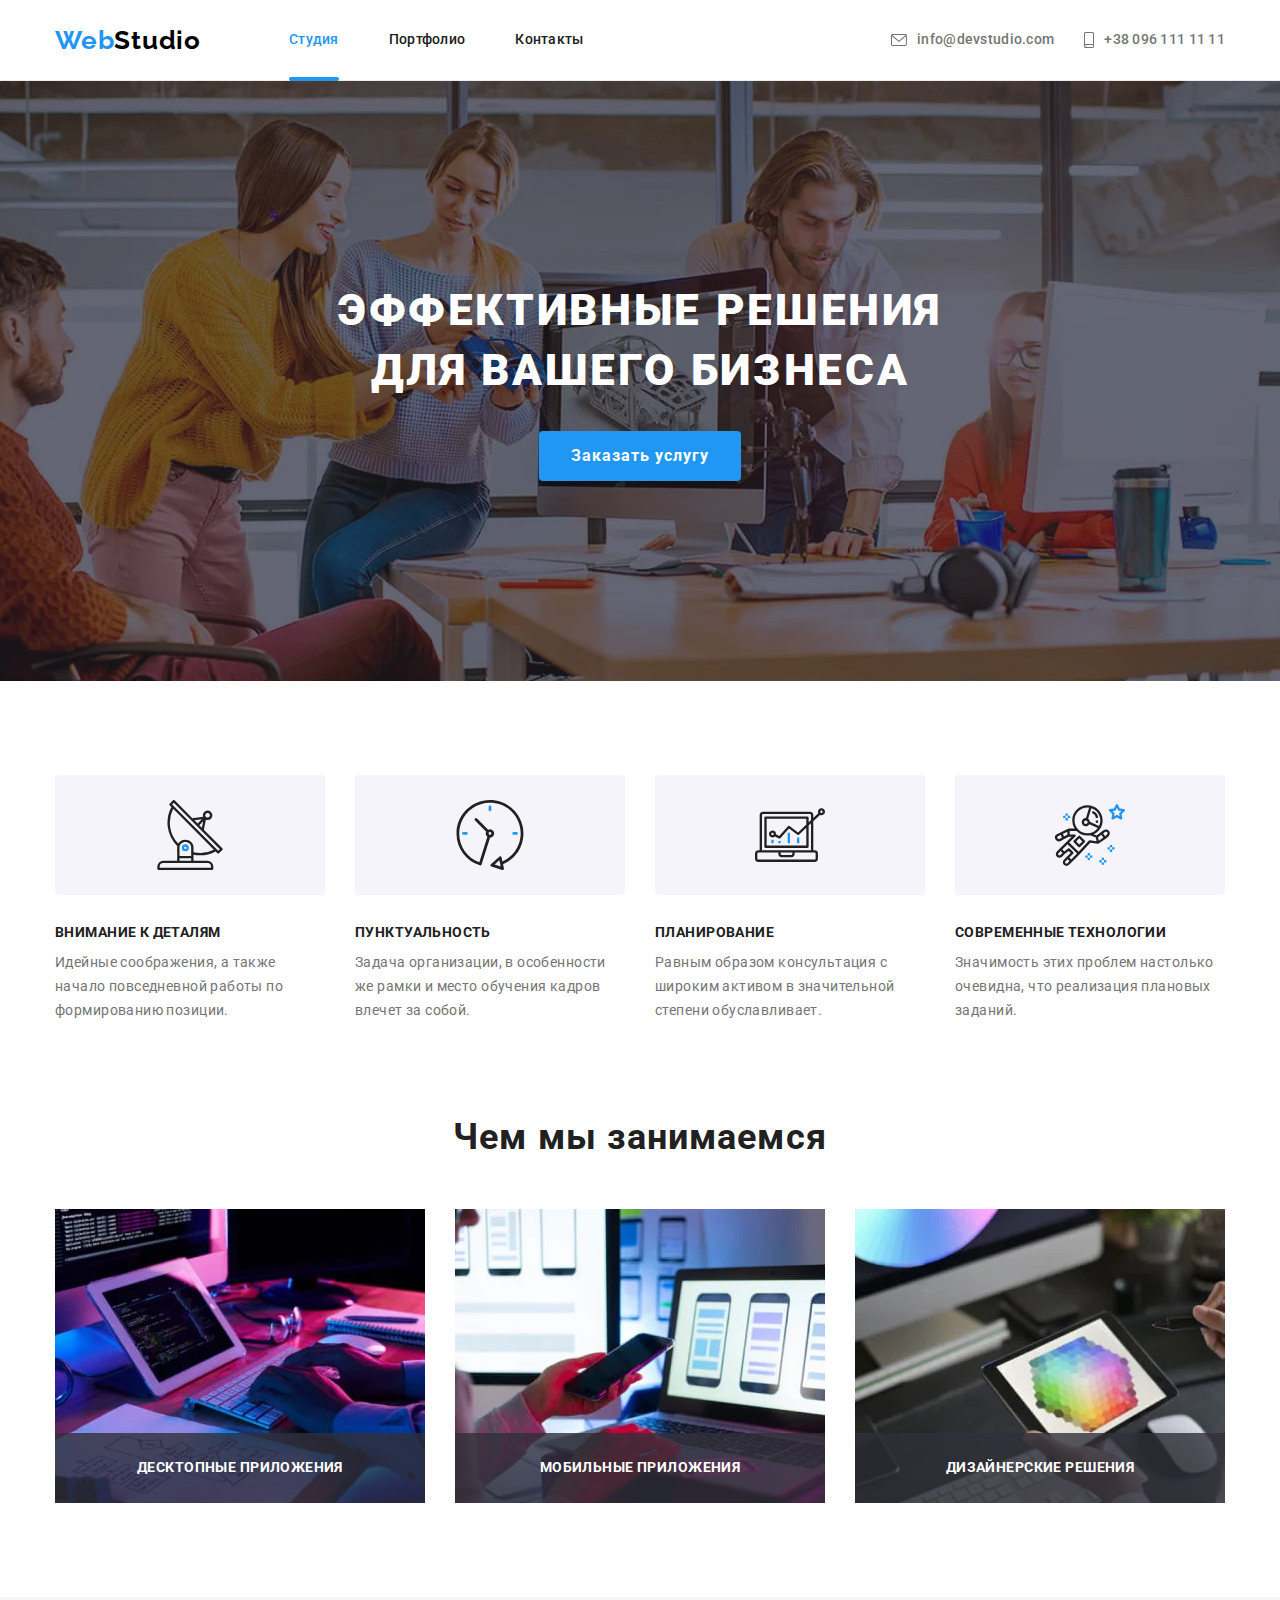
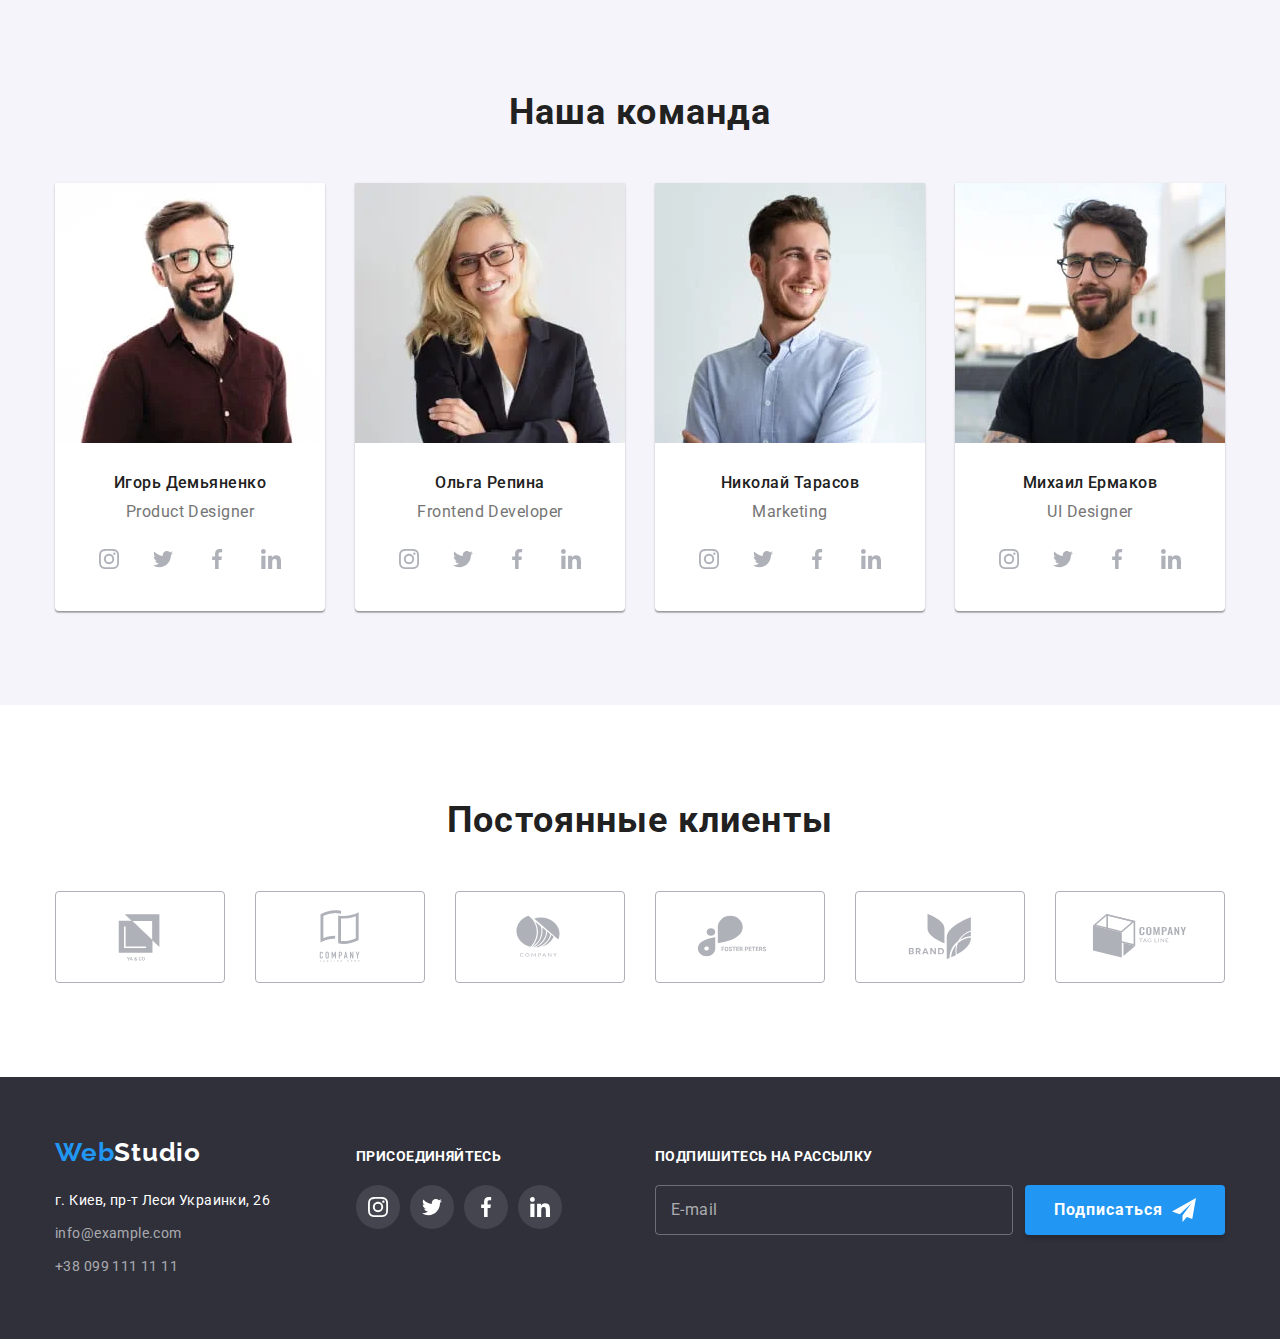
==== commit 72f3b828: "Адаптировал макет" ====
--- a/index.html
+++ b/index.html
@@ -202,20 +202,39 @@
           <h2 class="work__title">Чем мы занимаемся</h2>
           <ul class="work__list list">
             <li class="work__item">
-              <img src="./images/computer.jpg" alt="Вёрстка" width="370" height="294" />
+              <picture>
+                <source
+                  srcset="./images/work/img-1.webp 1x, ./images/work/img-1@2x.webp 2x"
+                  type="image/webp"
+                />
+                <source srcset="./images/work/img-1@2x.jpg 2x" type="image/jpg" />
+                <img src="./images/work/img-1.jpg" alt="Вёрстка" width="370" height="294" />
+              </picture>
+
               <p class="work__text">Десктопные приложения</p>
             </li>
             <li class="work__item">
-              <img
-                src="./images/smartphone.jpg"
-                alt="Разработка приложений"
-                width="370"
-                height="294"
-              />
+              <picture>
+                <source
+                  srcset="./images/work/img-2.webp 1x, ./images/work/img-2@2x.webp 2x"
+                  type="image/webp"
+                />
+                <source srcset="./images/work/img-2@2x.jpg 2x" type="image/jpg" />
+                <img src="./images/work/img-2.jpg" alt="Вёрстка" width="370" height="294" />
+              </picture>
+
               <p class="work__text">Мобильные приложения</p>
             </li>
             <li class="work__item">
-              <img src="./images/laptop.jpg" alt="Дизайн" width="370" height="294" />
+              <picture>
+                <source
+                  srcset="./images/work/img-3.webp 1x, ./images/work/img-3@2x.webp 2x"
+                  type="image/webp"
+                />
+                <source srcset="./images/work/img-3@2x.jpg 2x" type="image/jpg" />
+                <img src="./images/work/img-3.jpg" alt="Вёрстка" width="370" height="294" />
+              </picture>
+
               <p class="work__text">Дизайнерские решения</p>
             </li>
           </ul>
@@ -228,12 +247,60 @@
           <h2 class="team__title">Наша команда</h2>
           <ul class="team__list list">
             <li class="team__item">
-              <img
-                src="./images/our-team/igor.jpg"
-                alt="Игорь Демьяненко"
-                width="270"
-                height="260"
-              />
+              <picture>
+                <source
+                  srcset="
+                    ./images/our-team/igor/img-1_lg.webp    1x,
+                    ./images/our-team/igor/img-1_lg@2x.webp 2x
+                  "
+                  media="(min-width: 1200px)"
+                  type="image/webp"
+                />
+                <source
+                  srcset="
+                    ./images/our-team/igor/img-1_lg.jpg    1x,
+                    ./images/our-team/igor/img-1_lg@2x.jpg 2x
+                  "
+                  media="(min-width: 1200px)"
+                  type="image/jpg"
+                />
+                <source
+                  srcset="
+                    ./images/our-team/igor/img-1_md.webp    1x,
+                    ./images/our-team/igor/img-1_md@2x.webp 2x
+                  "
+                  media="(min-width: 768px)"
+                  type="image/webp"
+                />
+                <source
+                  srcset="
+                    ./images/our-team/igor/img-1_md.jpg    1x,
+                    ./images/our-team/igor/img-1_md@2x.jpg 2x
+                  "
+                  media="(min-width: 768px)"
+                  type="image/jpg"
+                />
+                <source
+                  srcset="
+                    ./images/our-team/igor/img-1_sm.webp    1x,
+                    ./images/our-team/igor/img-1_sm@2x.webp 2x
+                  "
+                  media="(max-width: 767px)"
+                  type="image/webp"
+                />
+                <source
+                  srcset="./images/our-team/igor/img-1_sm@2x.jpg 2x"
+                  media="(max-width: 767px)"
+                  type="image/jpg"
+                />
+
+                <img
+                  src="./images/our-team/igor/img-1_sm.jpg"
+                  alt="Игорь Демьяненко"
+                  width="450"
+                  height="460"
+                />
+              </picture>
               <h3 class="team__member">Игорь Демьяненко</h3>
               <p class="team__position">Product Designer</p>
               <ul class="social-list list">
@@ -268,7 +335,61 @@
               </ul>
             </li>
             <li class="team__item">
-              <img src="./images/our-team/olga.jpg" alt="Ольга Репина" width="270" height="260" />
+              <picture>
+                <source
+                  srcset="
+                    ./images/our-team/olga/img-2_lg.webp    1x,
+                    ./images/our-team/olga/img-2_lg@2x.webp 2x
+                  "
+                  media="(min-width: 1200px)"
+                  type="image/webp"
+                />
+                <source
+                  srcset="
+                    ./images/our-team/olga/img-2_lg.jpg    1x,
+                    ./images/our-team/olga/img-2_lg@2x.jpg 2x
+                  "
+                  media="(min-width: 1200px)"
+                  type="image/jpg"
+                />
+                <source
+                  srcset="
+                    ./images/our-team/olga/img-2_md.webp    1x,
+                    ./images/our-team/olga/img-2_md@2x.webp 2x
+                  "
+                  media="(min-width: 768px)"
+                  type="image/webp"
+                />
+                <source
+                  srcset="
+                    ./images/our-team/olga/img-2_md.jpg    1x,
+                    ./images/our-team/olga/img-2_md@2x.jpg 2x
+                  "
+                  media="(min-width: 768px)"
+                  type="image/jpg"
+                />
+                <source
+                  srcset="
+                    ./images/our-team/olga/img-2_sm.webp    1x,
+                    ./images/our-team/olga/img-2_sm@2x.webp 2x
+                  "
+                  media="(max-width: 767px)"
+                  type="image/webp"
+                />
+                <source
+                  srcset="./images/our-team/olga/img-2_sm@2x.jpg 2x"
+                  media="(max-width: 767px)"
+                  type="image/jpg"
+                />
+
+                <img
+                  src="./images/our-team/olga/img-2_sm.jpg"
+                  alt="Ольга Репина"
+                  width="450"
+                  height="460"
+                />
+              </picture>
+
               <h3 class="team__member">Ольга Репина</h3>
               <p class="team__position">Frontend Developer</p>
               <ul class="social-list list">
@@ -303,12 +424,61 @@
               </ul>
             </li>
             <li class="team__item">
-              <img
-                src="./images/our-team/nikolay.jpg"
-                alt="Николай Тарасов"
-                width="270"
-                height="260"
-              />
+              <picture>
+                <source
+                  srcset="
+                    ./images/our-team/nikolay/img-3_lg.webp    1x,
+                    ./images/our-team/nikolay/img-3_lg@2x.webp 2x
+                  "
+                  media="(min-width: 1200px)"
+                  type="image/webp"
+                />
+                <source
+                  srcset="
+                    ./images/our-team/nikolay/img-3_lg.jpg    1x,
+                    ./images/our-team/nikolay/img-3_lg@2x.jpg 2x
+                  "
+                  media="(min-width: 1200px)"
+                  type="image/jpg"
+                />
+                <source
+                  srcset="
+                    ./images/our-team/nikolay/img-3_md.webp    1x,
+                    ./images/our-team/nikolay/img-3_md@2x.webp 2x
+                  "
+                  media="(min-width: 768px)"
+                  type="image/webp"
+                />
+                <source
+                  srcset="
+                    ./images/our-team/nikolay/img-3_md.jpg    1x,
+                    ./images/our-team/nikolay/img-3_md@2x.jpg 2x
+                  "
+                  media="(min-width: 768px)"
+                  type="image/jpg"
+                />
+                <source
+                  srcset="
+                    ./images/our-team/nikolay/img-3_sm.webp    1x,
+                    ./images/our-team/nikolay/img-3_sm@2x.webp 2x
+                  "
+                  media="(max-width: 767px)"
+                  type="image/webp"
+                />
+                <source
+                  srcset="./images/our-team/nikolay/img-3_sm@2x.jpg 2x"
+                  media="(max-width: 767px)"
+                  type="image/jpg"
+                />
+
+                <img
+                  src="./images/our-team/nikolay/img-3_sm.jpg"
+                  alt="Николай Тарасов"
+                  width="450"
+                  height="460"
+                />
+              </picture>
+
               <h3 class="team__member">Николай Тарасов</h3>
               <p class="team__position">Marketing</p>
               <ul class="social-list list">
@@ -343,12 +513,61 @@
               </ul>
             </li>
             <li class="team__item">
-              <img
-                src="./images/our-team/mihail.jpg"
-                alt="Михаил Ермаков"
-                width="270"
-                height="260"
-              />
+              <picture>
+                <source
+                  srcset="
+                    ./images/our-team/mihail/img-4_lg.webp    1x,
+                    ./images/our-team/mihail/img-4_lg@2x.webp 2x
+                  "
+                  media="(min-width: 1200px)"
+                  type="image/webp"
+                />
+                <source
+                  srcset="
+                    ./images/our-team/mihail/img-4_lg.jpg    1x,
+                    ./images/our-team/mihail/img-4_lg@2x.jpg 2x
+                  "
+                  media="(min-width: 1200px)"
+                  type="image/jpg"
+                />
+                <source
+                  srcset="
+                    ./images/our-team/mihail/img-4_md.webp    1x,
+                    ./images/our-team/mihail/img-4_md@2x.webp 2x
+                  "
+                  media="(min-width: 768px)"
+                  type="image/webp"
+                />
+                <source
+                  srcset="
+                    ./images/our-team/mihail/img-4_md.jpg    1x,
+                    ./images/our-team/mihail/img-4_md@2x.jpg 2x
+                  "
+                  media="(min-width: 768px)"
+                  type="image/jpg"
+                />
+                <source
+                  srcset="
+                    ./images/our-team/mihail/img-4_sm.webp    1x,
+                    ./images/our-team/mihail/img-4_sm@2x.webp 2x
+                  "
+                  media="(max-width: 767px)"
+                  type="image/webp"
+                />
+                <source
+                  srcset="./images/our-team/mihail/img-4_sm@2x.jpg 2x"
+                  media="(max-width: 767px)"
+                  type="image/jpg"
+                />
+
+                <img
+                  src="./images/our-team/mihail/img-4_sm.jpg"
+                  alt="Михаил Ермаков"
+                  width="450"
+                  height="460"
+                />
+              </picture>
+
               <h3 class="team__member">Михаил Ермаков</h3>
               <p class="team__position">UI Designer</p>
               <ul class="social-list list">
--- a/css/main.min.css
+++ b/css/main.min.css
@@ -1,2 +1,2 @@
-:root{--main-font: 'Roboto', sans-serif;--secondare-font: 'Raleway', sans-serif;--main-text: #212121;--akcent-text: #2196f3;--secondary-text: #757575;--footer-bg: #2f303a;--main-logo: #2196f3;--primary-logo: #000000;--secondary-logo: #ffffff;--svg-color: #afb1b8;--svg-akcent: #2196f3;--cubic: 250ms cubic-bezier(0.4, 0, 0.2, 1)}.visually-hidden{position:absolute;width:1px;height:1px;margin:-1px;border:0;padding:0;clip:rect(0 0 0 0);overflow:hidden}h1,h2,h3,h4,p{margin-top:0;margin-bottom:0}.list{padding-left:0;margin-top:0;margin-bottom:0;list-style:none}.link{text-decoration:none;outline:none}body{font-family:var(--main-font);font-size:14px;line-height:1.71;letter-spacing:0.03em;color:#212121;background:#ffffff}.no-scroll{overflow-y:hidden}img{display:block;max-width:100%;height:auto}.section{width:100%;padding-top:60px;padding-bottom:60px}@media screen and (min-width: 1200px){.section{padding-top:94px;padding-bottom:94px}}.hero__btn,.modal-form__btn,.footer__btn{display:flex;justify-content:center;align-items:center;min-width:200px;font-weight:700;font-size:16px;line-height:1.88;letter-spacing:0.06em;color:#ffffff;cursor:pointer;background-color:var(--akcent-text);box-shadow:0px 4px 4px rgba(0,0,0,0.15);border-radius:4px;border:transparent;outline:none;transition:background-color var(--cubic)}.container{width:100%;padding-left:15px;padding-right:15px;margin-left:auto;margin-right:auto}@media screen and (min-width: 768px){.container{width:768px}}@media screen and (min-width: 1200px){.container{width:1200px}}.logo{font-family:var(--secondare-font);font-weight:700;font-size:24px;line-height:1.17;letter-spacing:0.03em;color:var(--main-logo)}@media screen and (min-width: 1200px){.logo{font-size:26px;line-height:1.19}}.logo--primary{color:var(--primary-logo)}.logo--secondary{color:var(--secondary-logo)}.menu-btn{position:relative;display:flex;margin-left:auto;padding:0;background-color:transparent;border:none;outline:none;cursor:pointer;z-index:1;transition:fill var(--cubic)}.menu-btn:hover,.menu-btn:focus{fill:var(--svg-akcent)}@media screen and (min-width: 768px){.menu-btn{display:none}}.menu-btn__icon-open{opacity:1;transition:opacity var(--cubic)}.menu-btn.is-active .menu-btn__icon-open{opacity:0}.menu-btn__icon-close{opacity:0;transition:opacity var(--cubic)}.menu-btn.is-active .menu-btn__icon-close{opacity:1}.mobile-menu{position:fixed;top:0;left:0;width:100%;height:100%;display:flex;flex-direction:column;padding:40px;padding-top:48px;background-color:#FFFFFF;box-shadow:0px 4px 8px rgba(0,0,0,0.04),0px 2px 4px rgba(0,0,0,0.08),0px 1px 3px rgba(0,0,0,0.16);transform:translateX(100%);visibility:hidden;pointer-events:none;transition:transform var(--cubic),visibility var(--cubic)}.mobile-menu.is-open{transform:translateX(0);visibility:visible;pointer-events:initial}.mobile-nav__item:not(:last-child){margin-bottom:32px}.mobile-nav__link{font-weight:500;font-size:40px;line-height:1.17;letter-spacing:0.02em;color:var(--main-text)}.mobile-nav__link.current{color:var(--akcent-text)}.mobile-group{margin-top:auto}.mobile-contacts{margin-bottom:64px}.mobile-contacts__item:first-child{margin-bottom:32px}.mobile-contacts__phone{font-weight:500;font-size:25px;line-height:1.18;letter-spacing:0.02em;color:var(--akcent-text)}@media screen and (min-width: 380px){.mobile-contacts__phone{font-size:34px}}.mobile-contacts__mail{font-weight:500;font-size:24px;line-height:1.17;letter-spacing:0.02em;color:var(--secondary-text)}.mobile-socials__list{display:flex;flex-wrap:wrap;margin-top:-10px;margin-right:-10px}.mobile-socials__item{margin-top:10px;margin-right:10px}.mobile-socials__item:not(:last-child){padding-right:10px;border-right:1px solid rgba(33,33,33,0.2)}.mobile-socials__link{font-weight:500;font-size:18px;line-height:1.22;letter-spacing:0.02em;color:var(--akcent-text)}.header{padding-bottom:10px;padding-top:10px;background-color:#ffffff;border-bottom:1px solid #ececec}@media screen and (min-width: 768px){.header{padding:0}}@media screen and (min-width: 768px){.header__container{display:flex;align-items:center}}.nav{display:flex;align-items:center}.nav__list{display:none;margin-left:88px}@media screen and (min-width: 768px){.nav__list{display:flex}}.nav__item:not(:last-child){margin-right:50px}.nav__link{display:block;padding-top:32px;padding-bottom:32px;font-weight:500;font-size:14px;line-height:1.14;letter-spacing:0.02em;color:var(--main-text);transition:color var(--cubic)}.nav__link:hover,.nav__link:focus{color:var(--akcent-text)}.nav__link.current{position:relative;color:var(--akcent-text)}.current::after{content:'';position:absolute;left:0;bottom:-1px;display:block;width:100%;height:4px;background-color:var(--akcent-text);border-radius:2px}.contacts{display:none;margin-left:auto}@media screen and (min-width: 768px){.contacts{display:flex;flex-direction:column;gap:10px}}@media screen and (min-width: 1200px){.contacts{flex-direction:row;gap:30px}}.contacts__link{display:flex;align-items:center;font-weight:500;font-size:12px;line-height:1.17;letter-spacing:0.02em;color:var(--secondary-text);transition:color var(--cubic)}.contacts__link:hover,.contacts__link:focus{color:var(--akcent-text)}@media screen and (min-width: 1200px){.contacts__link{font-size:14px;line-height:1.14}}.icon-mail,.icon-phone{margin-right:10px;fill:currentColor}@media screen and (min-width: 1200px){.icon-mail{width:16px;height:12px}.icon-phone{width:10px;height:16px}}.hero{width:100%;max-height:400px;padding-top:118px;padding-bottom:118px;margin-left:auto;margin-right:auto;background-color:#c4c4c4}@media screen and (min-width: 1200px){.hero{padding-top:200px;padding-bottom:200px;max-height:600px;max-width:1600px}}.hero__image{background-image:linear-gradient(to right, rgba(47,48,58,0.4), rgba(47,48,58,0.4)),url("../images/bg-hero.jpg");background-repeat:no-repeat}.hero__title{margin-left:auto;margin-right:auto;max-width:360px;margin-bottom:30px;font-weight:900;font-size:26px;line-height:1.62;letter-spacing:0.06em;text-align:center;text-transform:uppercase;color:#ffffff}@media screen and (min-width: 1200px){.hero__title{max-width:696px;font-size:44px;line-height:1.36}}.hero__btn{margin-right:auto;margin-left:auto;padding:10px 32px}.close-btn{position:absolute;top:8px;right:8px;display:flex;align-items:center;width:30px;height:30px;background:#ffffff;border:1px solid rgba(0,0,0,0.1);border-radius:50%;outline:none;cursor:pointer;transition:fill var(--cubic)}.close-btn:hover,.close-btn:focus{fill:var(--svg-akcent)}.backdrop{position:fixed;top:0;left:0;width:100%;height:100%;background:rgba(0,0,0,0.2);opacity:1;transition:opacity var(--cubic),visibility var(--cubic);z-index:2}.backdrop.is-hidden{visibility:hidden;opacity:0;pointer-events:none}.backdrop.is-hidden .modal{transform:translate(-50%, -50%) scale(0.5);opacity:0}.hero-modal{position:absolute;top:50%;left:50%;transform:translate(-50%, -50%) scale(1);width:100%;background-color:#ffffff;box-shadow:0px 1px 3px rgba(0,0,0,0.12),0px 1px 1px rgba(0,0,0,0.14),0px 2px 1px rgba(0,0,0,0.2);border-radius:4px;opacity:1;transition:transform 500ms cubic-bezier(0.4, 0, 0.2, 1),opacity 500ms cubic-bezier(0.4, 0, 0.2, 1)}@media screen and (min-width: 480px){.hero-modal{width:450px;height:609px}}@media screen and (min-width: 1200px){.hero-modal{width:528px;height:581px}}.modal-form{padding:40px}.modal-form__title{margin-bottom:12px;font-weight:700;font-size:20px;line-height:1.5;letter-spacing:0.03em;text-align:center;color:var(--main-text)}@media screen and (min-width: 1200px){.modal-form__title{line-height:1.15}}.modal-form__field{display:flex;flex-direction:column;margin-bottom:10px}.modal-form__label{margin-bottom:4px;font-weight:400;font-size:12px;line-height:1.17;letter-spacing:0.01em;color:var(--secondary-text)}.modal-form__icon--position{position:relative}.modal-form__input{width:100%;height:40px;padding-left:42px;border:1px solid rgba(33,33,33,0.2);border-radius:4px;outline:transparent;transition:border-color var(--cubic)}.modal-form__input:hover,.modal-form__input:focus{border-color:var(--svg-akcent)}.modal-form__icon{position:absolute;top:50%;left:15px;transform:translateY(-50%);transition:fill var(--cubic)}.modal-form__input:hover ~ .modal-form__icon,.modal-form__input:focus ~ .modal-form__icon{fill:var(--svg-akcent)}.modal-form__field--margin{margin-bottom:20px}.modal-form__textarea{height:120px;padding:12px 16px;border:1px solid rgba(33,33,33,0.2);border-radius:4px;outline:transparent;resize:none;transition:border-color var(--cubic)}.modal-form__textarea:hover,.modal-form__textarea:focus{border-color:var(--svg-akcent)}.modal-form__textarea::placeholder{font-weight:400;font-size:12px;line-height:1.17;letter-spacing:0.01em;color:rgba(117,117,117,0.5)}.modal-form__btn{margin-right:auto;margin-left:auto;padding:10px 55px}.modal-form__btn:hover,.modal-form__btn:focus{background-color:#188ce8}.checkbox{display:flex;align-items:center;margin-bottom:30px}.checkbox__text{font-weight:400;margin-left:40px;font-size:12px;line-height:1.17;letter-spacing:0.03em;color:var(--secondary-text)}@media screen and (min-width: 450px){.checkbox__text{margin-left:25px}}@media screen and (min-width: 1200px){.checkbox__text{margin-left:37px;font-size:14px;line-height:1.71}}.checkbox__link{position:relative;color:var(--akcent-text)}.checkbox__link::after{content:'';position:absolute;left:0;bottom:1px;width:100%;height:1px;background-color:var(--akcent-text)}.checkbox__input{position:absolute;width:1px;height:1px;overflow:hidden;clip:rect(0 0 0 0)}.checkbox__icon{position:absolute;width:16px;height:15px;border:2px solid var(--main-text);border-radius:2px;transition:background-color var(--cubic)}.checkbox__input:checked+.checkbox__icon{background-color:var(--svg-akcent);border-color:var(--svg-akcent);background-origin:border-box}@media screen and (min-width: 1200px){.checkbox__icon{margin-left:12px}}.advantages{display:grid;gap:30px}@media screen and (min-width: 768px){.advantages{grid-template-columns:repeat(2, 1fr)}}@media screen and (min-width: 1200px){.advantages{grid-template-columns:repeat(4, 1fr)}}@media screen and (max-width: 767px){.advantages__item{margin:auto;max-width:450px}}.advantages__icon{display:flex;justify-content:center;align-items:center;height:120px;margin-bottom:30px;background:#f5f4fa;border-radius:4px}.advantages__title{margin-bottom:10px;font-weight:700;font-size:14px;line-height:1.14;letter-spacing:0.03em;text-transform:uppercase;color:var(--main-text)}.advantages__text{font-size:14px;line-height:1.71;letter-spacing:0.03em;color:var(--secondary-text)}.work{display:none;padding-bottom:94px}@media screen and (min-width: 1200px){.work{display:block}}.work__title{font-weight:700;font-size:36px;line-height:1.17;text-align:center;letter-spacing:0.03em;color:var(--main-text)}.work__list{margin-top:50px;display:flex}.work__item{position:relative;max-width:370px;z-index:-1}.work__item:not(:last-child){margin-right:30px}.work__text{position:absolute;bottom:0;width:100%;height:70px;padding-top:27px;font-weight:700;font-size:14px;line-height:1.14;text-align:center;letter-spacing:0.03em;text-transform:uppercase;color:#ffffff;background:rgba(47,48,58,0.8)}.team__section{background-color:#f5f4fa}.team__title{margin-bottom:50px;font-weight:700;font-size:28px;line-height:1.18;text-align:center;letter-spacing:0.03em;color:var(--main-text)}@media screen and (min-width: 1200px){.team__title{font-size:36px;line-height:1.17}}.team__list{display:flex;flex-direction:column;align-items:center}@media screen and (min-width: 768px){.team__list{flex-direction:row;flex-wrap:wrap;margin-top:-30px;margin-left:-30px}}.team__item{max-width:450px;padding-bottom:24px;text-align:center;background-color:#ffffff;box-shadow:0px 1px 3px rgba(0,0,0,0.12),0px 1px 1px rgba(0,0,0,0.14),0px 2px 1px rgba(0,0,0,0.2);border-radius:0px 0px 4px 4px}@media screen and (min-width: 768px){.team__item{margin-top:30px;margin-left:30px;flex-basis:calc(100% / 2 - 30px)}}@media screen and (min-width: 1200px){.team__item{flex-basis:calc(100% / 4 - 30px);padding-bottom:30px}}@media screen and (max-width: 767px){.team__item:not(:last-child){margin-bottom:30px}}.team__member{margin-top:30px;margin-bottom:10px;font-weight:500;font-size:16px;line-height:1.19;letter-spacing:0.03em;color:var(--main-text)}.team__position{margin-bottom:16px;font-size:16px;line-height:1.19;letter-spacing:0.03em;color:var(--secondary-text)}.social-list{display:flex;justify-content:center}.social-list__item:not(:last-child){margin-right:10px}.social-list__link{display:flex;justify-content:center;align-items:center;width:44px;height:44px;border-radius:50%;fill:var(--svg-color);transition:fill var(--cubic),background-color var(--cubic)}.social-list__link:hover,.social-list__link:focus{fill:#ffffff;background-color:var(--svg-akcent)}.client__title{margin-bottom:30px;font-weight:700;font-size:28px;line-height:1.18;text-align:center;letter-spacing:0.03em;color:var(--main-text)}@media screen and (min-width: 1200px){.client__title{margin-bottom:50px;font-size:36px;line-height:1.17}}.client__list{display:flex;flex-wrap:wrap;margin-top:-30px;margin-left:-30px}.client__item{margin-top:30px;margin-left:30px;width:100%;flex-basis:calc(100% / 2 - 30px)}@media screen and (min-width: 768px){.client__item{flex-basis:calc(100% / 3 - 30px)}}@media screen and (min-width: 1200px){.client__item{flex-basis:calc(100% / 6 - 30px)}}.client__link{display:flex;justify-content:center;align-items:center;min-height:92px;border:1px solid #afb1b8;box-sizing:border-box;border-radius:4px;fill:var(--svg-color);transition:fill var(--cubic),border-color var(--cubic)}.client__link:hover,.client__link:focus{fill:var(--svg-akcent);border-color:var(--svg-akcent)}.footer{padding-top:60px;padding-bottom:60px;background-color:var(--footer-bg)}.footer__container{text-align:center}@media screen and (min-width: 1200px){.footer__container{display:flex;justify-content:space-between;align-items:baseline;text-align:start}}@media screen and (min-width: 768px){.footer__group{display:flex;align-items:baseline;justify-content:space-around}}@media screen and (min-width: 1200px){.footer__group{min-width:507px;justify-content:space-between}}.adress{margin-top:20px;margin-bottom:60px}@media screen and (min-width: 1200px){.adress{margin-bottom:0px}}.adress__item:not(:last-child){margin-bottom:8px}@media screen and (min-width: 1200px){.adress__item:not(:last-child){margin-bottom:9px}}.adress__link{font-style:normal;font-size:14px;line-height:1.71;letter-spacing:0.03em;color:#ffffff}.adress__contact{font-style:normal;font-size:14px;line-height:1.71;letter-spacing:0.03em;color:rgba(255,255,255,0.6);transition:color var(--cubic)}.adress__contact:hover,.adress__contact:focus{color:var(--akcent-text)}.footer__title{display:block;margin-bottom:20px;font-weight:700;font-size:14px;line-height:1.14;letter-spacing:0.03em;text-transform:uppercase;color:#ffffff}.footer__social-list{margin-bottom:60px}@media screen and (min-width: 1200px){.footer__social-list{margin-bottom:0px}}.social-list__item:not(:last-child){margin-right:10px}.social-list__link--fill{fill:#ffffff;background:rgba(255,255,255,0.1)}.social-list__link--fill:hover,.social-list__link--fill:focus{background-color:var(--svg-akcent)}@media screen and (max-width: 1199px){.footer-form{margin-right:auto;margin-left:auto;max-width:450px}}@media screen and (min-width: 1200px){.footer-form{display:flex}}.footer-form__input{margin-bottom:20px;width:100%;min-height:50px;padding-left:15px;border:1px solid rgba(255,255,255,0.3);border-radius:4px;outline:none;color:#ffffff;background-color:inherit}@media screen and (min-width: 1200px){.footer-form__input{margin-bottom:0px;margin-right:12px;min-width:358px}}.footer-form__input::placeholder{font-weight:400;font-size:16px;line-height:1.25;letter-spacing:0.03em;color:rgba(255,255,255,0.6)}.footer__btn{margin:auto;justify-content:space-between;padding:10px 29px}@media screen and (min-width: 1200px){.footer__btn{margin:0}}.projects{display:flex;flex-wrap:wrap;margin-bottom:40px;margin-top:-15px;margin-left:-8px}@media screen and (max-width: 767px){.projects{margin-left:auto;margin-right:auto;max-width:420px}}@media screen and (min-width: 768px){.projects{justify-content:center;margin-bottom:30px}}@media screen and (min-width: 1200px){.projects{margin-bottom:50px}}.projects__item{margin-top:15px;margin-left:8px}.projects__btn{padding:6px 22px;font-family:var(--main-font);font-weight:500;font-size:16px;line-height:1.62;text-align:center;letter-spacing:0.03em;cursor:pointer;color:var(--main-text);background-color:#f5f4fa;border-radius:4px;border:transparent;outline:none;transition:color var(--cubic),background-color var(--cubic),box-shadow var(--cubic)}.projects__btn:hover,.projects__btn:focus{color:#ffffff;background-color:var(--akcent-text);box-shadow:0px 3px 1px rgba(0,0,0,0.1),0px 1px 2px rgba(0,0,0,0.08),0px 2px 2px rgba(0,0,0,0.12)}.card-set{display:flex;align-content:center;flex-direction:column;flex-wrap:wrap;margin-left:-30px;margin-top:-30px}@media screen and (min-width: 768px){.card-set{flex-direction:row}}.card-set__item{margin-left:30px;margin-top:30px;background-color:#ffffff;transition:box-shadow var(--cubic)}@media screen and (min-width: 768px){.card-set__item{flex-basis:calc(100% / 2 - 30px)}}@media screen and (min-width: 1200px){.card-set__item{flex-basis:calc(100% / 3 - 30px)}}.card-set__item:hover,.card-set__item:focus{box-shadow:0px 1px 1px rgba(0,0,0,0.12),0px 4px 4px rgba(0,0,0,0.06),1px 4px 6px rgba(0,0,0,0.16)}.card-set__link{display:flex;flex-direction:column;height:100%}.card-set__thumb{position:relative;overflow:hidden}.card-set__overlay{position:absolute;top:0;left:0;transform:translateY(100%);width:100%;height:100%;background-color:rgba(33,150,243,0.9);transition:transform var(--cubic)}.card-set__item:hover .card-set__overlay{transform:translateY(0)}.card-set__text{padding:63px 24px;font-weight:400;font-size:18px;line-height:1.56;letter-spacing:0.03em;color:#ffffff}.card-set__content{flex-grow:1;padding:20px 24px;border:1px solid #eeeeee;border-top:none}.card-set__title{margin-bottom:4px;font-weight:700;font-size:18px;line-height:2;letter-spacing:0.06em;color:var(--main-text)}.card-set__name{font-size:16px;line-height:1.87;letter-spacing:0.03em;color:#757575}
+:root{--main-font: 'Roboto', sans-serif;--secondare-font: 'Raleway', sans-serif;--main-text: #212121;--akcent-text: #2196f3;--secondary-text: #757575;--footer-bg: #2f303a;--main-logo: #2196f3;--primary-logo: #000000;--secondary-logo: #ffffff;--svg-color: #afb1b8;--svg-akcent: #2196f3;--cubic: 250ms cubic-bezier(0.4, 0, 0.2, 1)}.visually-hidden{position:absolute;width:1px;height:1px;margin:-1px;border:0;padding:0;clip:rect(0 0 0 0);overflow:hidden}h1,h2,h3,h4,p{margin-top:0;margin-bottom:0}.list{padding-left:0;margin-top:0;margin-bottom:0;list-style:none}.link{text-decoration:none;outline:none}body{font-family:var(--main-font);font-size:14px;line-height:1.71;letter-spacing:0.03em;color:#212121;background:#ffffff}.no-scroll{overflow-y:hidden}img{display:block;max-width:100%;height:auto}.section{width:100%;padding-top:60px;padding-bottom:60px}@media screen and (min-width: 1200px){.section{padding-top:94px;padding-bottom:94px}}.hero__btn,.modal-form__btn,.footer__btn{display:flex;justify-content:center;align-items:center;min-width:200px;font-weight:700;font-size:16px;line-height:1.88;letter-spacing:0.06em;color:#ffffff;cursor:pointer;background-color:var(--akcent-text);box-shadow:0px 4px 4px rgba(0,0,0,0.15);border-radius:4px;border:transparent;outline:none;transition:background-color var(--cubic)}.container{width:100%;padding-left:15px;padding-right:15px;margin-left:auto;margin-right:auto}@media screen and (min-width: 768px){.container{width:768px}}@media screen and (min-width: 1200px){.container{width:1200px}}.logo{font-family:var(--secondare-font);font-weight:700;font-size:24px;line-height:1.17;letter-spacing:0.03em;color:var(--main-logo)}@media screen and (min-width: 1200px){.logo{font-size:26px;line-height:1.19}}.logo--primary{color:var(--primary-logo)}.logo--secondary{color:var(--secondary-logo)}.menu-btn{position:relative;display:flex;margin-left:auto;padding:0;background-color:transparent;border:none;outline:none;cursor:pointer;z-index:1;transition:fill var(--cubic)}.menu-btn:hover,.menu-btn:focus{fill:var(--svg-akcent)}@media screen and (min-width: 768px){.menu-btn{display:none}}.menu-btn__icon-open{opacity:1;transition:opacity var(--cubic)}.menu-btn.is-active .menu-btn__icon-open{opacity:0}.menu-btn__icon-close{opacity:0;transition:opacity var(--cubic)}.menu-btn.is-active .menu-btn__icon-close{opacity:1}.mobile-menu{position:fixed;top:0;left:0;width:100%;height:100%;display:flex;flex-direction:column;padding:40px;padding-top:48px;background-color:#FFFFFF;box-shadow:0px 4px 8px rgba(0,0,0,0.04),0px 2px 4px rgba(0,0,0,0.08),0px 1px 3px rgba(0,0,0,0.16);transform:translateX(100%);visibility:hidden;pointer-events:none;transition:transform var(--cubic),visibility var(--cubic)}.mobile-menu.is-open{transform:translateX(0);visibility:visible;pointer-events:initial}.mobile-nav__item:not(:last-child){margin-bottom:32px}.mobile-nav__link{font-weight:500;font-size:40px;line-height:1.17;letter-spacing:0.02em;color:var(--main-text)}.mobile-nav__link.current{color:var(--akcent-text)}.mobile-group{margin-top:auto}.mobile-contacts{margin-bottom:64px}.mobile-contacts__item:first-child{margin-bottom:32px}.mobile-contacts__phone{font-weight:500;font-size:25px;line-height:1.18;letter-spacing:0.02em;color:var(--akcent-text)}@media screen and (min-width: 380px){.mobile-contacts__phone{font-size:34px}}.mobile-contacts__mail{font-weight:500;font-size:24px;line-height:1.17;letter-spacing:0.02em;color:var(--secondary-text)}.mobile-socials__list{display:flex;flex-wrap:wrap;margin-top:-10px;margin-right:-10px}.mobile-socials__item{margin-top:10px;margin-right:10px}.mobile-socials__item:not(:last-child){padding-right:10px;border-right:1px solid rgba(33,33,33,0.2)}.mobile-socials__link{font-weight:500;font-size:18px;line-height:1.22;letter-spacing:0.02em;color:var(--akcent-text)}.header{padding-bottom:10px;padding-top:10px;background-color:#ffffff;border-bottom:1px solid #ececec}@media screen and (min-width: 768px){.header{padding:0}}@media screen and (min-width: 768px){.header__container{display:flex;align-items:center}}.nav{display:flex;align-items:center}.nav__list{display:none;margin-left:88px}@media screen and (min-width: 768px){.nav__list{display:flex}}.nav__item:not(:last-child){margin-right:50px}.nav__link{display:block;padding-top:32px;padding-bottom:32px;font-weight:500;font-size:14px;line-height:1.14;letter-spacing:0.02em;color:var(--main-text);transition:color var(--cubic)}.nav__link:hover,.nav__link:focus{color:var(--akcent-text)}.nav__link.current{position:relative;color:var(--akcent-text)}.current::after{content:'';position:absolute;left:0;bottom:-1px;display:block;width:100%;height:4px;background-color:var(--akcent-text);border-radius:2px}.contacts{display:none;margin-left:auto}@media screen and (min-width: 768px){.contacts{display:flex;flex-direction:column;gap:10px}}@media screen and (min-width: 1200px){.contacts{flex-direction:row;gap:30px}}.contacts__link{display:flex;align-items:center;font-weight:500;font-size:12px;line-height:1.17;letter-spacing:0.02em;color:var(--secondary-text);transition:color var(--cubic)}.contacts__link:hover,.contacts__link:focus{color:var(--akcent-text)}@media screen and (min-width: 1200px){.contacts__link{font-size:14px;line-height:1.14}}.icon-mail,.icon-phone{margin-right:10px;fill:currentColor}@media screen and (min-width: 1200px){.icon-mail{width:16px;height:12px}.icon-phone{width:10px;height:16px}}.hero{width:100%;max-height:400px;padding-top:118px;padding-bottom:118px;margin-left:auto;margin-right:auto;background-color:#c4c4c4}@media screen and (min-width: 1200px){.hero{padding-top:200px;padding-bottom:200px;max-height:600px;max-width:1600px}}.hero__image{background-size:cover;background-repeat:no-repeat;background-position:center;background-image:linear-gradient(to right, rgba(47,48,58,0.4), rgba(47,48,58,0.4)),url("../../images/bg-hero/Hero-sm.jpg");background-image:linear-gradient(to right, rgba(47,48,58,0.4), rgba(47,48,58,0.4)),-webkit-image-set(url(../../images/bg-hero/Hero-sm.webp) 1x)}@media screen and (min-device-pixel-ratio: 2), screen and (-moz-min-device-pixel-ratio: 2), screen and (-o-min-device-pixel-ratio: 2 / 1), screen and (-webkit-min-device-pixel-ratio: 2), screen and (min-resolution: 192dpi), screen and (min-resolution: 2dppx){.hero__image{background-image:linear-gradient(to right, rgba(47,48,58,0.4), rgba(47,48,58,0.4)),url("../../images/bg-hero/Hero-sm@2x.jpg");background-image:linear-gradient(to right, rgba(47,48,58,0.4), rgba(47,48,58,0.4)),-webkit-image-set(url(../../images/bg-hero/Hero-sm@2x.webp) 2x)}}@media screen and (min-width: 768px){.hero__image{background-image:linear-gradient(to right, rgba(47,48,58,0.4), rgba(47,48,58,0.4)),url("../../images/bg-hero/Hero-md.jpg");background-image:linear-gradient(to right, rgba(47,48,58,0.4), rgba(47,48,58,0.4)),-webkit-image-set(url(../../images/bg-hero/Hero-md.webp) 1x)}}@media screen and (min-width: 768px) and (min-device-pixel-ratio: 2), screen and (min-width: 768px) and (-moz-min-device-pixel-ratio: 2), screen and (min-width: 768px) and (-o-min-device-pixel-ratio: 2 / 1), screen and (min-width: 768px) and (-webkit-min-device-pixel-ratio: 2), screen and (min-width: 768px) and (min-resolution: 192dpi), screen and (min-width: 768px) and (min-resolution: 2dppx){.hero__image{background-image:linear-gradient(to right, rgba(47,48,58,0.4), rgba(47,48,58,0.4)),url("../../images/bg-hero/Hero-md@2x.jpg");background-image:linear-gradient(to right, rgba(47,48,58,0.4), rgba(47,48,58,0.4)),-webkit-image-set(url(../../images/bg-hero/Hero-md@2x.webp) 2x)}}@media screen and (min-width: 1200px){.hero__image{background-image:linear-gradient(to right, rgba(47,48,58,0.4), rgba(47,48,58,0.4)),url("../../images/bg-hero/Hero-lg.jpg");background-image:linear-gradient(to right, rgba(47,48,58,0.4), rgba(47,48,58,0.4)),-webkit-image-set(url(../../images/bg-hero/Hero-lg.webp) 1x)}}@media screen and (min-width: 1200px) and (min-device-pixel-ratio: 2), screen and (min-width: 1200px) and (-moz-min-device-pixel-ratio: 2), screen and (min-width: 1200px) and (-o-min-device-pixel-ratio: 2 / 1), screen and (min-width: 1200px) and (-webkit-min-device-pixel-ratio: 2), screen and (min-width: 1200px) and (min-resolution: 192dpi), screen and (min-width: 1200px) and (min-resolution: 2dppx){.hero__image{background-image:linear-gradient(to right, rgba(47,48,58,0.4), rgba(47,48,58,0.4)),url("../../images/bg-hero/Hero-lg@2x.jpg");background-image:linear-gradient(to right, rgba(47,48,58,0.4), rgba(47,48,58,0.4)),-webkit-image-set(url(../../images/bg-hero/Hero-lg@2x.webp) 2x)}}.hero__title{margin-left:auto;margin-right:auto;max-width:360px;margin-bottom:30px;font-weight:900;font-size:26px;line-height:1.62;letter-spacing:0.06em;text-align:center;text-transform:uppercase;color:#ffffff}@media screen and (min-width: 1200px){.hero__title{max-width:696px;font-size:44px;line-height:1.36}}.hero__btn{margin-right:auto;margin-left:auto;padding:10px 32px}.close-btn{position:absolute;top:8px;right:8px;display:flex;align-items:center;width:30px;height:30px;background:#ffffff;border:1px solid rgba(0,0,0,0.1);border-radius:50%;outline:none;cursor:pointer;transition:fill var(--cubic)}.close-btn:hover,.close-btn:focus{fill:var(--svg-akcent)}.backdrop{position:fixed;top:0;left:0;width:100%;height:100%;background:rgba(0,0,0,0.2);opacity:1;transition:opacity var(--cubic),visibility var(--cubic);z-index:2}.backdrop.is-hidden{visibility:hidden;opacity:0;pointer-events:none}.backdrop.is-hidden .modal{transform:translate(-50%, -50%) scale(0.5);opacity:0}.hero-modal{position:absolute;top:50%;left:50%;transform:translate(-50%, -50%) scale(1);width:100%;background-color:#ffffff;box-shadow:0px 1px 3px rgba(0,0,0,0.12),0px 1px 1px rgba(0,0,0,0.14),0px 2px 1px rgba(0,0,0,0.2);border-radius:4px;opacity:1;transition:transform 500ms cubic-bezier(0.4, 0, 0.2, 1),opacity 500ms cubic-bezier(0.4, 0, 0.2, 1)}@media screen and (min-width: 480px){.hero-modal{width:450px;height:609px}}@media screen and (min-width: 1200px){.hero-modal{width:528px;height:581px}}.modal-form{padding:40px}.modal-form__title{margin-bottom:12px;font-weight:700;font-size:20px;line-height:1.5;letter-spacing:0.03em;text-align:center;color:var(--main-text)}@media screen and (min-width: 1200px){.modal-form__title{line-height:1.15}}.modal-form__field{display:flex;flex-direction:column;margin-bottom:10px}.modal-form__label{margin-bottom:4px;font-weight:400;font-size:12px;line-height:1.17;letter-spacing:0.01em;color:var(--secondary-text)}.modal-form__icon--position{position:relative}.modal-form__input{width:100%;height:40px;padding-left:42px;border:1px solid rgba(33,33,33,0.2);border-radius:4px;outline:transparent;transition:border-color var(--cubic)}.modal-form__input:hover,.modal-form__input:focus{border-color:var(--svg-akcent)}.modal-form__icon{position:absolute;top:50%;left:15px;transform:translateY(-50%);transition:fill var(--cubic)}.modal-form__input:hover ~ .modal-form__icon,.modal-form__input:focus ~ .modal-form__icon{fill:var(--svg-akcent)}.modal-form__field--margin{margin-bottom:20px}.modal-form__textarea{height:120px;padding:12px 16px;border:1px solid rgba(33,33,33,0.2);border-radius:4px;outline:transparent;resize:none;transition:border-color var(--cubic)}.modal-form__textarea:hover,.modal-form__textarea:focus{border-color:var(--svg-akcent)}.modal-form__textarea::placeholder{font-weight:400;font-size:12px;line-height:1.17;letter-spacing:0.01em;color:rgba(117,117,117,0.5)}.modal-form__btn{margin-right:auto;margin-left:auto;padding:10px 55px}.modal-form__btn:hover,.modal-form__btn:focus{background-color:#188ce8}.checkbox{display:flex;align-items:center;margin-bottom:30px}.checkbox__text{font-weight:400;margin-left:40px;font-size:12px;line-height:1.17;letter-spacing:0.03em;color:var(--secondary-text)}@media screen and (min-width: 450px){.checkbox__text{margin-left:25px}}@media screen and (min-width: 1200px){.checkbox__text{margin-left:37px;font-size:14px;line-height:1.71}}.checkbox__link{position:relative;color:var(--akcent-text)}.checkbox__link::after{content:'';position:absolute;left:0;bottom:1px;width:100%;height:1px;background-color:var(--akcent-text)}.checkbox__input{position:absolute;width:1px;height:1px;overflow:hidden;clip:rect(0 0 0 0)}.checkbox__icon{position:absolute;width:16px;height:15px;border:2px solid var(--main-text);border-radius:2px;transition:background-color var(--cubic)}.checkbox__input:checked+.checkbox__icon{background-color:var(--svg-akcent);border-color:var(--svg-akcent);background-origin:border-box}@media screen and (min-width: 1200px){.checkbox__icon{margin-left:12px}}.advantages{display:grid;gap:30px}@media screen and (min-width: 768px){.advantages{grid-template-columns:repeat(2, 1fr)}}@media screen and (min-width: 1200px){.advantages{grid-template-columns:repeat(4, 1fr)}}@media screen and (max-width: 767px){.advantages__item{margin:auto;max-width:450px}}.advantages__icon{display:flex;justify-content:center;align-items:center;height:120px;margin-bottom:30px;background:#f5f4fa;border-radius:4px}.advantages__title{margin-bottom:10px;font-weight:700;font-size:14px;line-height:1.14;letter-spacing:0.03em;text-transform:uppercase;color:var(--main-text)}.advantages__text{font-size:14px;line-height:1.71;letter-spacing:0.03em;color:var(--secondary-text)}.work{display:none;padding-bottom:94px}@media screen and (min-width: 1200px){.work{display:block}}.work__title{font-weight:700;font-size:36px;line-height:1.17;text-align:center;letter-spacing:0.03em;color:var(--main-text)}.work__list{margin-top:50px;display:flex}.work__item{position:relative;max-width:370px;z-index:-1}.work__item:not(:last-child){margin-right:30px}.work__text{position:absolute;bottom:0;width:100%;height:70px;padding-top:27px;font-weight:700;font-size:14px;line-height:1.14;text-align:center;letter-spacing:0.03em;text-transform:uppercase;color:#ffffff;background:rgba(47,48,58,0.8)}.team__section{background-color:#f5f4fa}.team__title{margin-bottom:50px;font-weight:700;font-size:28px;line-height:1.18;text-align:center;letter-spacing:0.03em;color:var(--main-text)}@media screen and (min-width: 1200px){.team__title{font-size:36px;line-height:1.17}}.team__list{display:flex;flex-direction:column;align-items:center}@media screen and (min-width: 768px){.team__list{flex-direction:row;flex-wrap:wrap;margin-top:-30px;margin-left:-30px}}.team__item{max-width:450px;padding-bottom:24px;text-align:center;background-color:#ffffff;box-shadow:0px 1px 3px rgba(0,0,0,0.12),0px 1px 1px rgba(0,0,0,0.14),0px 2px 1px rgba(0,0,0,0.2);border-radius:0px 0px 4px 4px}@media screen and (min-width: 768px){.team__item{margin-top:30px;margin-left:30px;flex-basis:calc(100% / 2 - 30px)}}@media screen and (min-width: 1200px){.team__item{flex-basis:calc(100% / 4 - 30px);padding-bottom:30px}}@media screen and (max-width: 767px){.team__item:not(:last-child){margin-bottom:30px}}.team__member{margin-top:30px;margin-bottom:10px;font-weight:500;font-size:16px;line-height:1.19;letter-spacing:0.03em;color:var(--main-text)}.team__position{margin-bottom:16px;font-size:16px;line-height:1.19;letter-spacing:0.03em;color:var(--secondary-text)}.social-list{display:flex;justify-content:center}.social-list__item:not(:last-child){margin-right:10px}.social-list__link{display:flex;justify-content:center;align-items:center;width:44px;height:44px;border-radius:50%;fill:var(--svg-color);transition:fill var(--cubic),background-color var(--cubic)}.social-list__link:hover,.social-list__link:focus{fill:#ffffff;background-color:var(--svg-akcent)}.client__title{margin-bottom:30px;font-weight:700;font-size:28px;line-height:1.18;text-align:center;letter-spacing:0.03em;color:var(--main-text)}@media screen and (min-width: 1200px){.client__title{margin-bottom:50px;font-size:36px;line-height:1.17}}.client__list{display:flex;flex-wrap:wrap;margin-top:-30px;margin-left:-30px}.client__item{margin-top:30px;margin-left:30px;width:100%;flex-basis:calc(100% / 2 - 30px)}@media screen and (min-width: 768px){.client__item{flex-basis:calc(100% / 3 - 30px)}}@media screen and (min-width: 1200px){.client__item{flex-basis:calc(100% / 6 - 30px)}}.client__link{display:flex;justify-content:center;align-items:center;min-height:92px;border:1px solid #afb1b8;box-sizing:border-box;border-radius:4px;fill:var(--svg-color);transition:fill var(--cubic),border-color var(--cubic)}.client__link:hover,.client__link:focus{fill:var(--svg-akcent);border-color:var(--svg-akcent)}.footer{padding-top:60px;padding-bottom:60px;background-color:var(--footer-bg)}.footer__container{text-align:center}@media screen and (min-width: 1200px){.footer__container{display:flex;justify-content:space-between;align-items:baseline;text-align:start}}@media screen and (min-width: 768px){.footer__group{display:flex;align-items:baseline;justify-content:space-around}}@media screen and (min-width: 1200px){.footer__group{min-width:507px;justify-content:space-between}}.adress{margin-top:20px;margin-bottom:60px}@media screen and (min-width: 1200px){.adress{margin-bottom:0px}}.adress__item:not(:last-child){margin-bottom:8px}@media screen and (min-width: 1200px){.adress__item:not(:last-child){margin-bottom:9px}}.adress__link{font-style:normal;font-size:14px;line-height:1.71;letter-spacing:0.03em;color:#ffffff}.adress__contact{font-style:normal;font-size:14px;line-height:1.71;letter-spacing:0.03em;color:rgba(255,255,255,0.6);transition:color var(--cubic)}.adress__contact:hover,.adress__contact:focus{color:var(--akcent-text)}.footer__title{display:block;margin-bottom:20px;font-weight:700;font-size:14px;line-height:1.14;letter-spacing:0.03em;text-transform:uppercase;color:#ffffff}.footer__social-list{margin-bottom:60px}@media screen and (min-width: 1200px){.footer__social-list{margin-bottom:0px}}.social-list__item:not(:last-child){margin-right:10px}.social-list__link--fill{fill:#ffffff;background:rgba(255,255,255,0.1)}.social-list__link--fill:hover,.social-list__link--fill:focus{background-color:var(--svg-akcent)}@media screen and (max-width: 1199px){.footer-form{margin-right:auto;margin-left:auto;max-width:450px}}@media screen and (min-width: 1200px){.footer-form{display:flex}}.footer-form__input{margin-bottom:20px;width:100%;min-height:50px;padding-left:15px;border:1px solid rgba(255,255,255,0.3);border-radius:4px;outline:none;color:#ffffff;background-color:inherit}@media screen and (min-width: 1200px){.footer-form__input{margin-bottom:0px;margin-right:12px;min-width:358px}}.footer-form__input::placeholder{font-weight:400;font-size:16px;line-height:1.25;letter-spacing:0.03em;color:rgba(255,255,255,0.6)}.footer__btn{margin:auto;justify-content:space-between;padding:10px 29px}@media screen and (min-width: 1200px){.footer__btn{margin:0}}.projects{display:flex;flex-wrap:wrap;margin-bottom:40px;margin-left:-8px}@media screen and (max-width: 767px){.projects{margin-top:-15px;margin-left:auto;margin-right:auto;max-width:420px}}@media screen and (min-width: 768px){.projects{justify-content:center;margin-bottom:30px}}@media screen and (min-width: 1200px){.projects{margin-bottom:50px}}.projects__item{margin-top:15px;margin-left:8px}@media screen and (max-width: 767px){.projects__item{margin-top:15px}}.projects__btn{padding:6px 22px;font-family:var(--main-font);font-weight:500;font-size:16px;line-height:1.62;text-align:center;letter-spacing:0.03em;cursor:pointer;color:var(--main-text);background-color:#f5f4fa;border-radius:4px;border:transparent;outline:none;transition:color var(--cubic),background-color var(--cubic),box-shadow var(--cubic)}.projects__btn:hover,.projects__btn:focus{color:#ffffff;background-color:var(--akcent-text);box-shadow:0px 3px 1px rgba(0,0,0,0.1),0px 1px 2px rgba(0,0,0,0.08),0px 2px 2px rgba(0,0,0,0.12)}.card-set{display:flex;align-content:center;flex-direction:column;flex-wrap:wrap;margin-left:-30px;margin-top:-30px}@media screen and (min-width: 768px){.card-set{flex-direction:row}}.card-set__item{margin-left:30px;margin-top:30px;background-color:#ffffff;transition:box-shadow var(--cubic)}@media screen and (min-width: 768px){.card-set__item{flex-basis:calc(100% / 2 - 30px)}}@media screen and (min-width: 1200px){.card-set__item{flex-basis:calc(100% / 3 - 30px)}}.card-set__item:hover,.card-set__item:focus{box-shadow:0px 1px 1px rgba(0,0,0,0.12),0px 4px 4px rgba(0,0,0,0.06),1px 4px 6px rgba(0,0,0,0.16)}.card-set__link{display:flex;flex-direction:column;height:100%}.card-set__thumb{position:relative;overflow:hidden}.card-set__overlay{position:absolute;top:0;left:0;transform:translateY(100%);width:100%;height:100%;background-color:rgba(33,150,243,0.9);transition:transform var(--cubic)}.card-set__item:hover .card-set__overlay{transform:translateY(0)}.card-set__text{padding-top:20px;padding-left:10px;padding-right:10px;font-weight:400;font-size:16px;line-height:1.56;letter-spacing:0.03em;color:#ffffff}@media screen and (min-width: 480px){.card-set__text{padding-top:77px;padding-left:24px;padding-right:24px;font-size:18px}}@media screen and (min-width: 768px){.card-set__text{padding-top:49px}}@media screen and (min-width: 1200px){.card-set__text{padding-top:63px}}.card-set__content{flex-grow:1;padding:20px 24px;border:1px solid #eeeeee;border-top:none}.card-set__title{margin-bottom:4px;font-weight:700;font-size:18px;line-height:2;letter-spacing:0.06em;color:var(--main-text)}.card-set__name{font-size:16px;line-height:1.87;letter-spacing:0.03em;color:#757575}
 /*# sourceMappingURL=main.min.css.map */